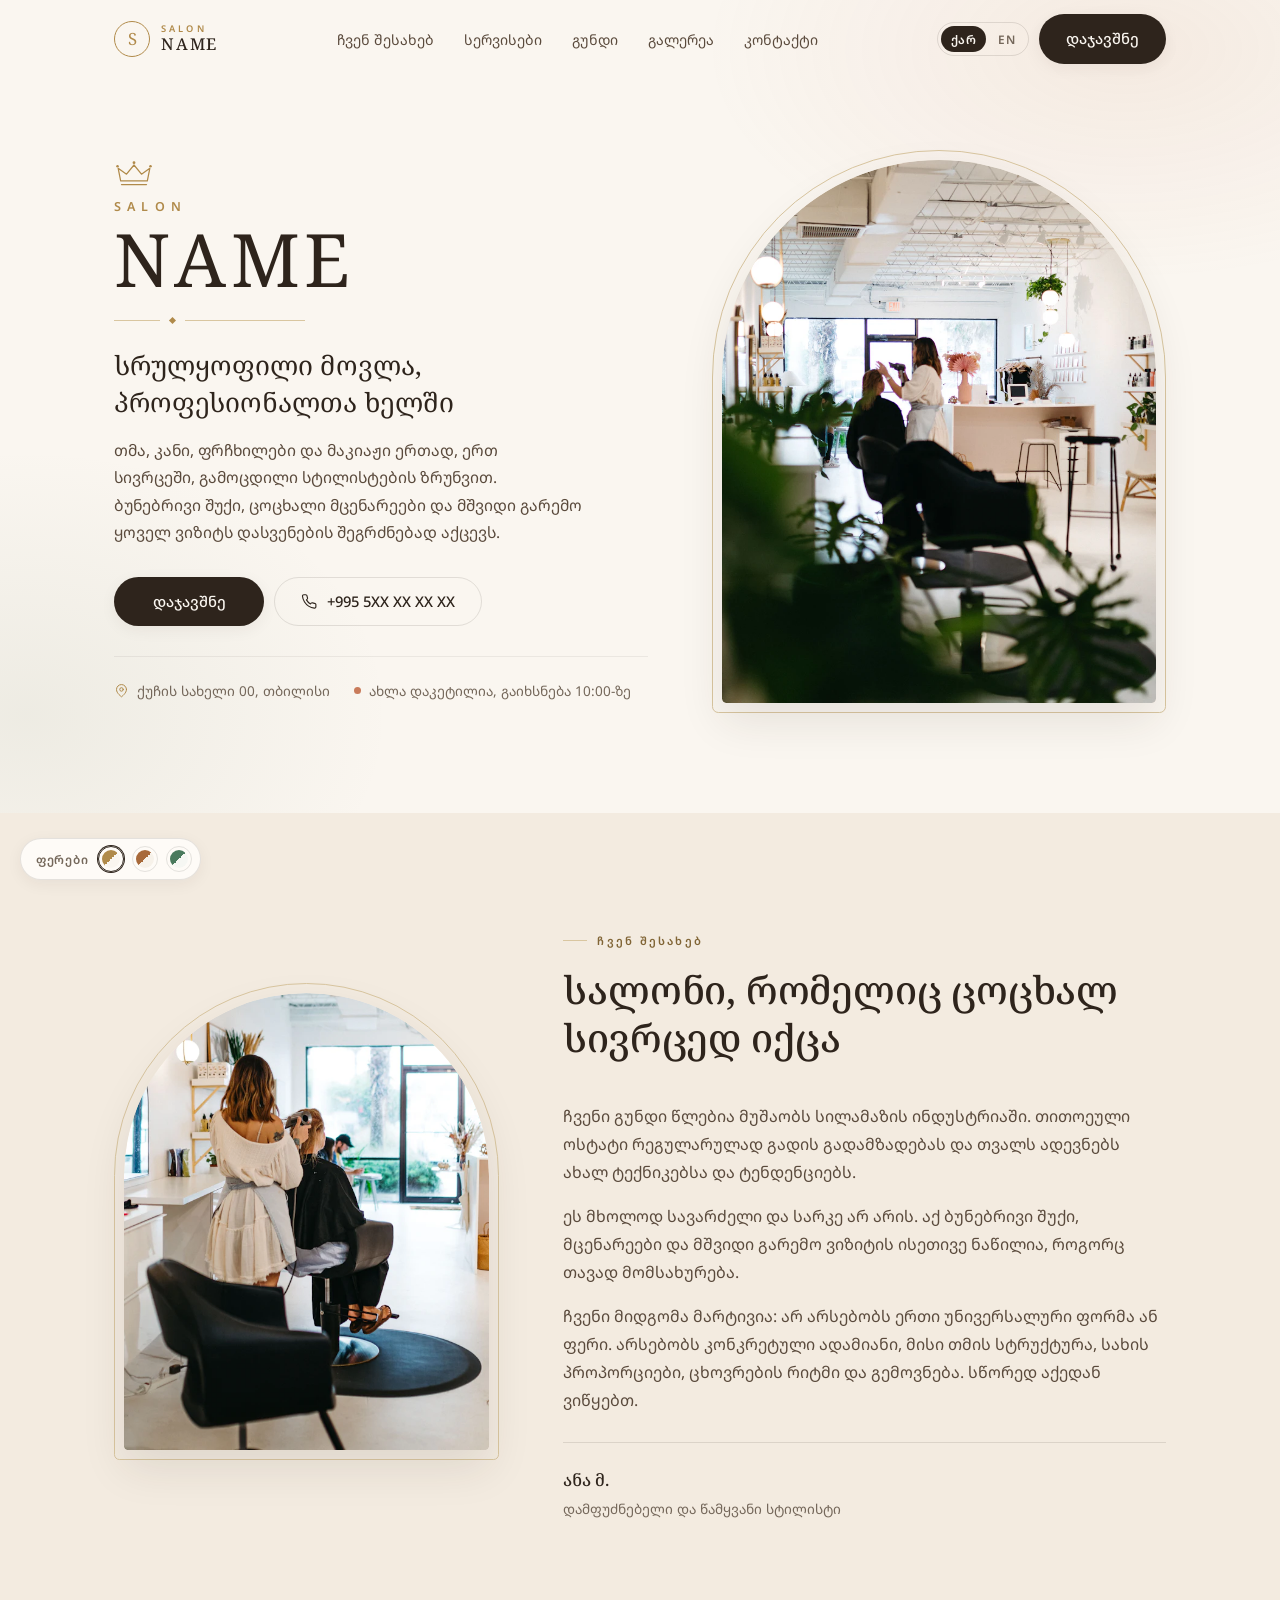
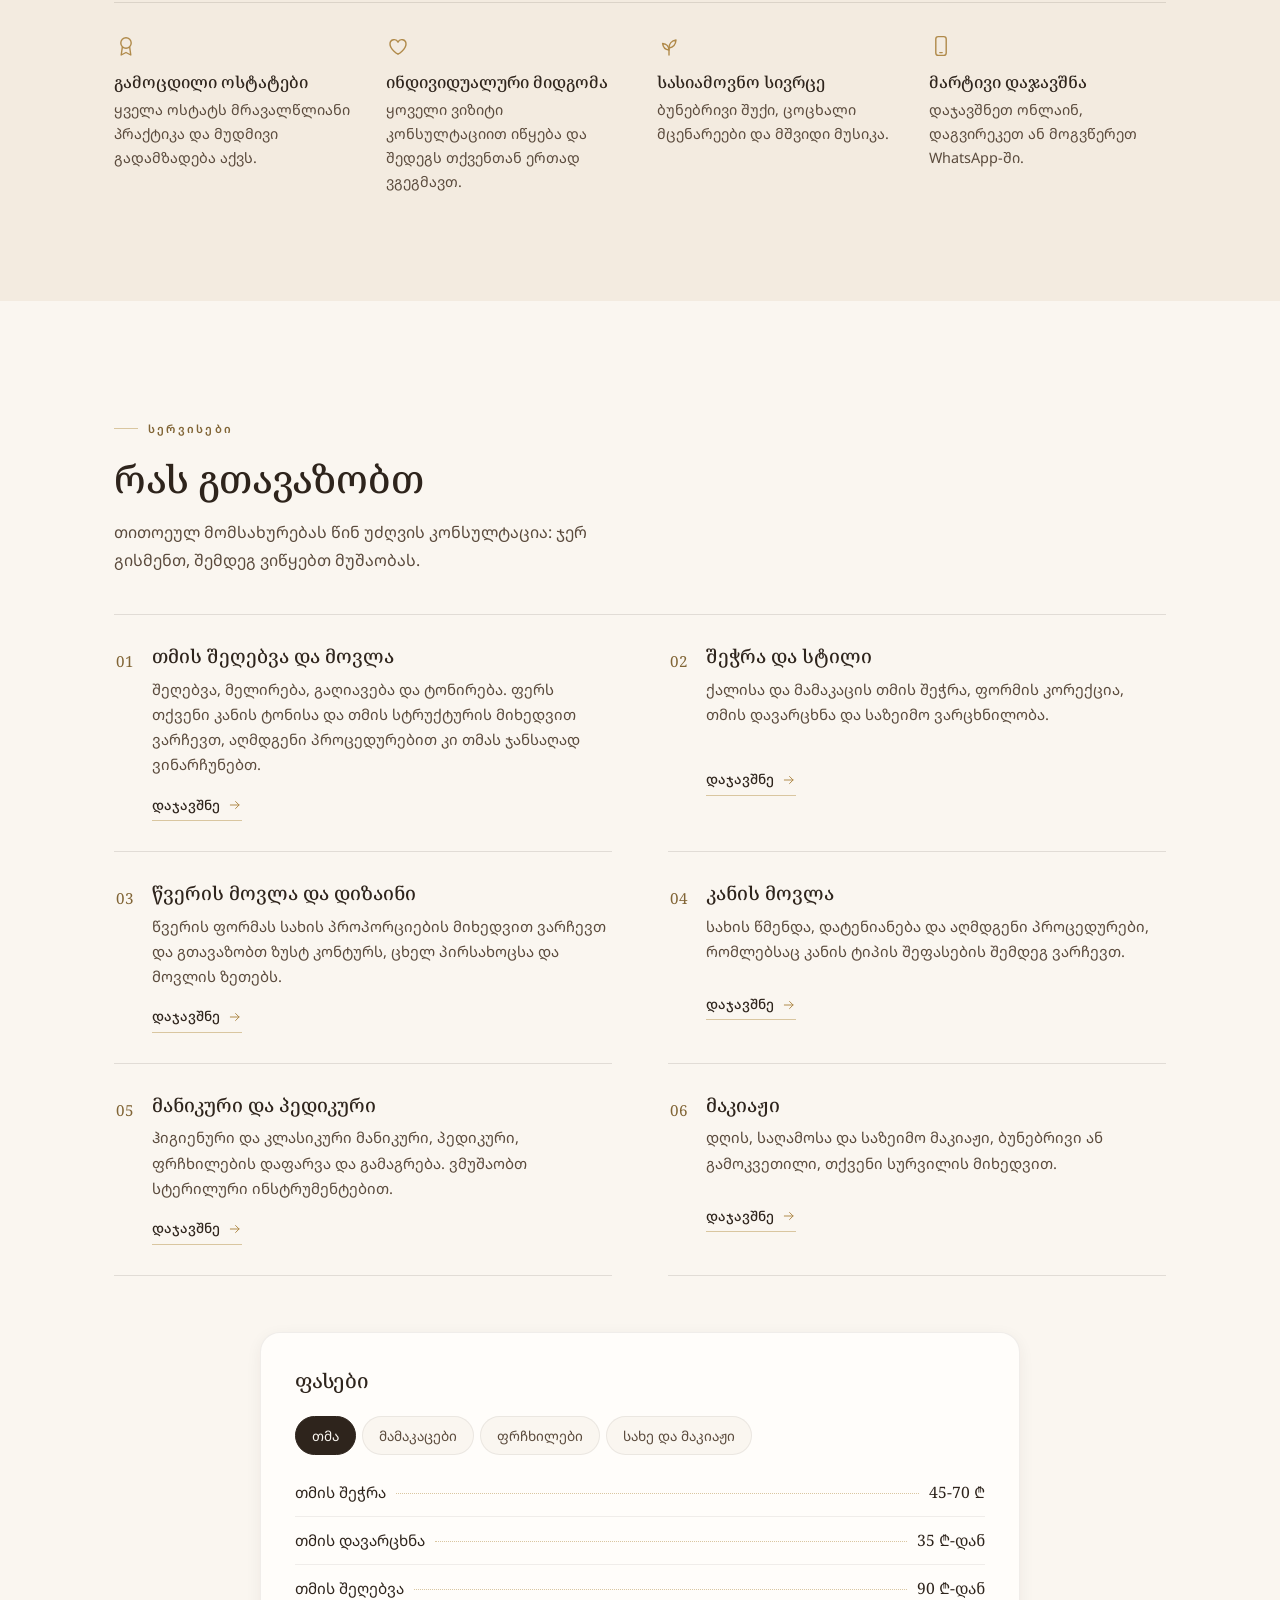
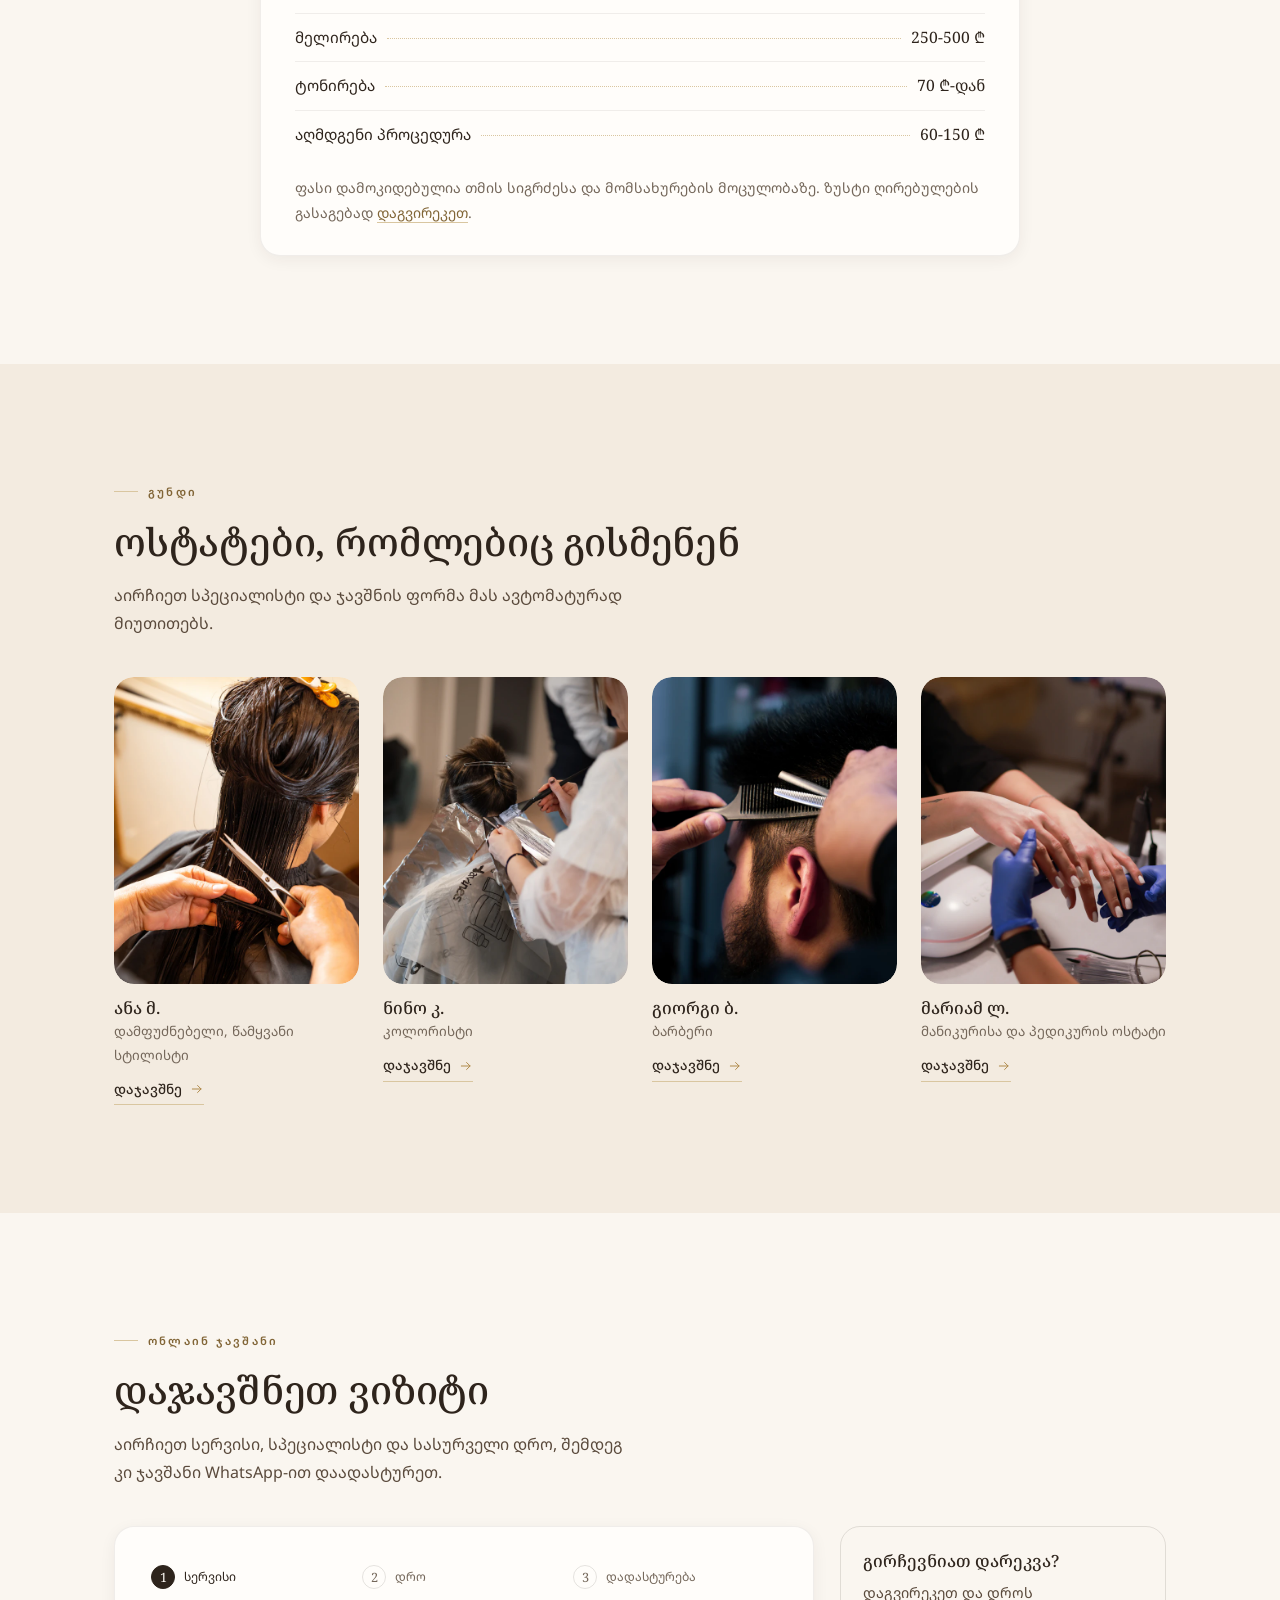
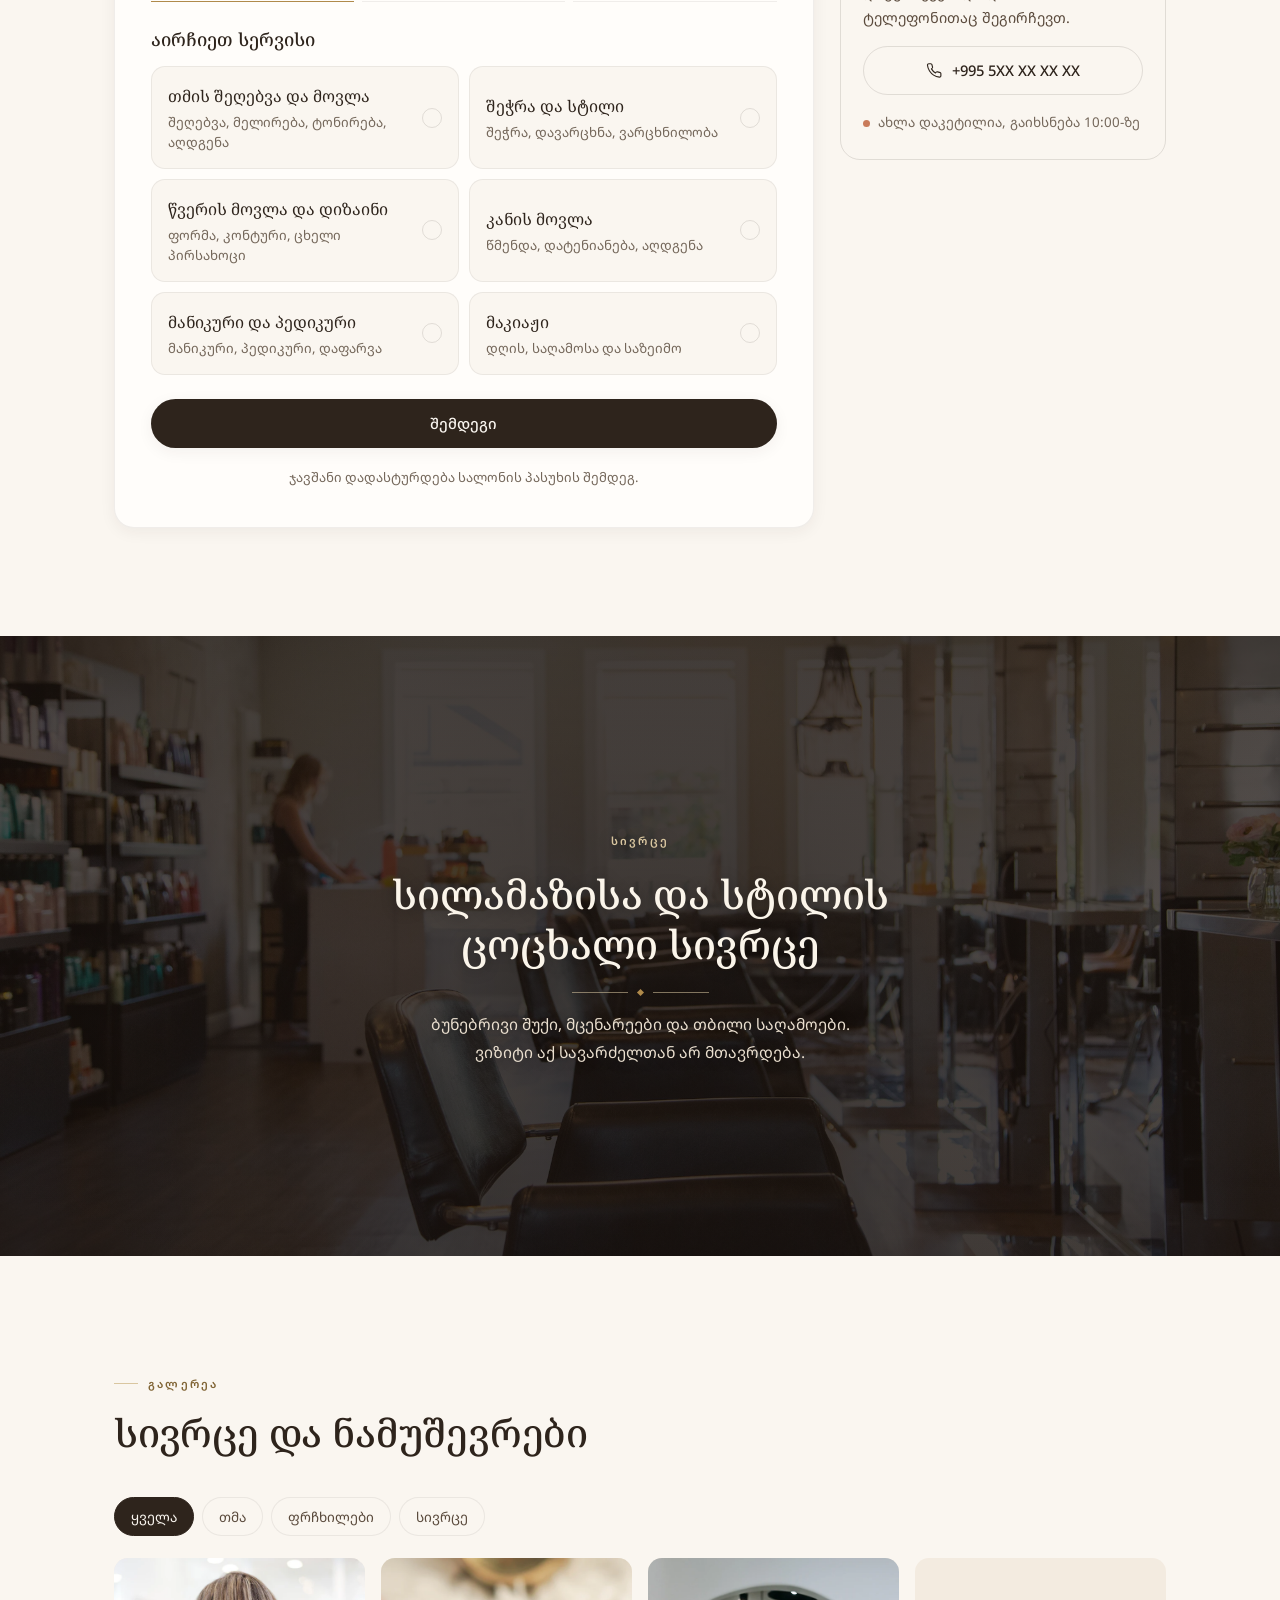
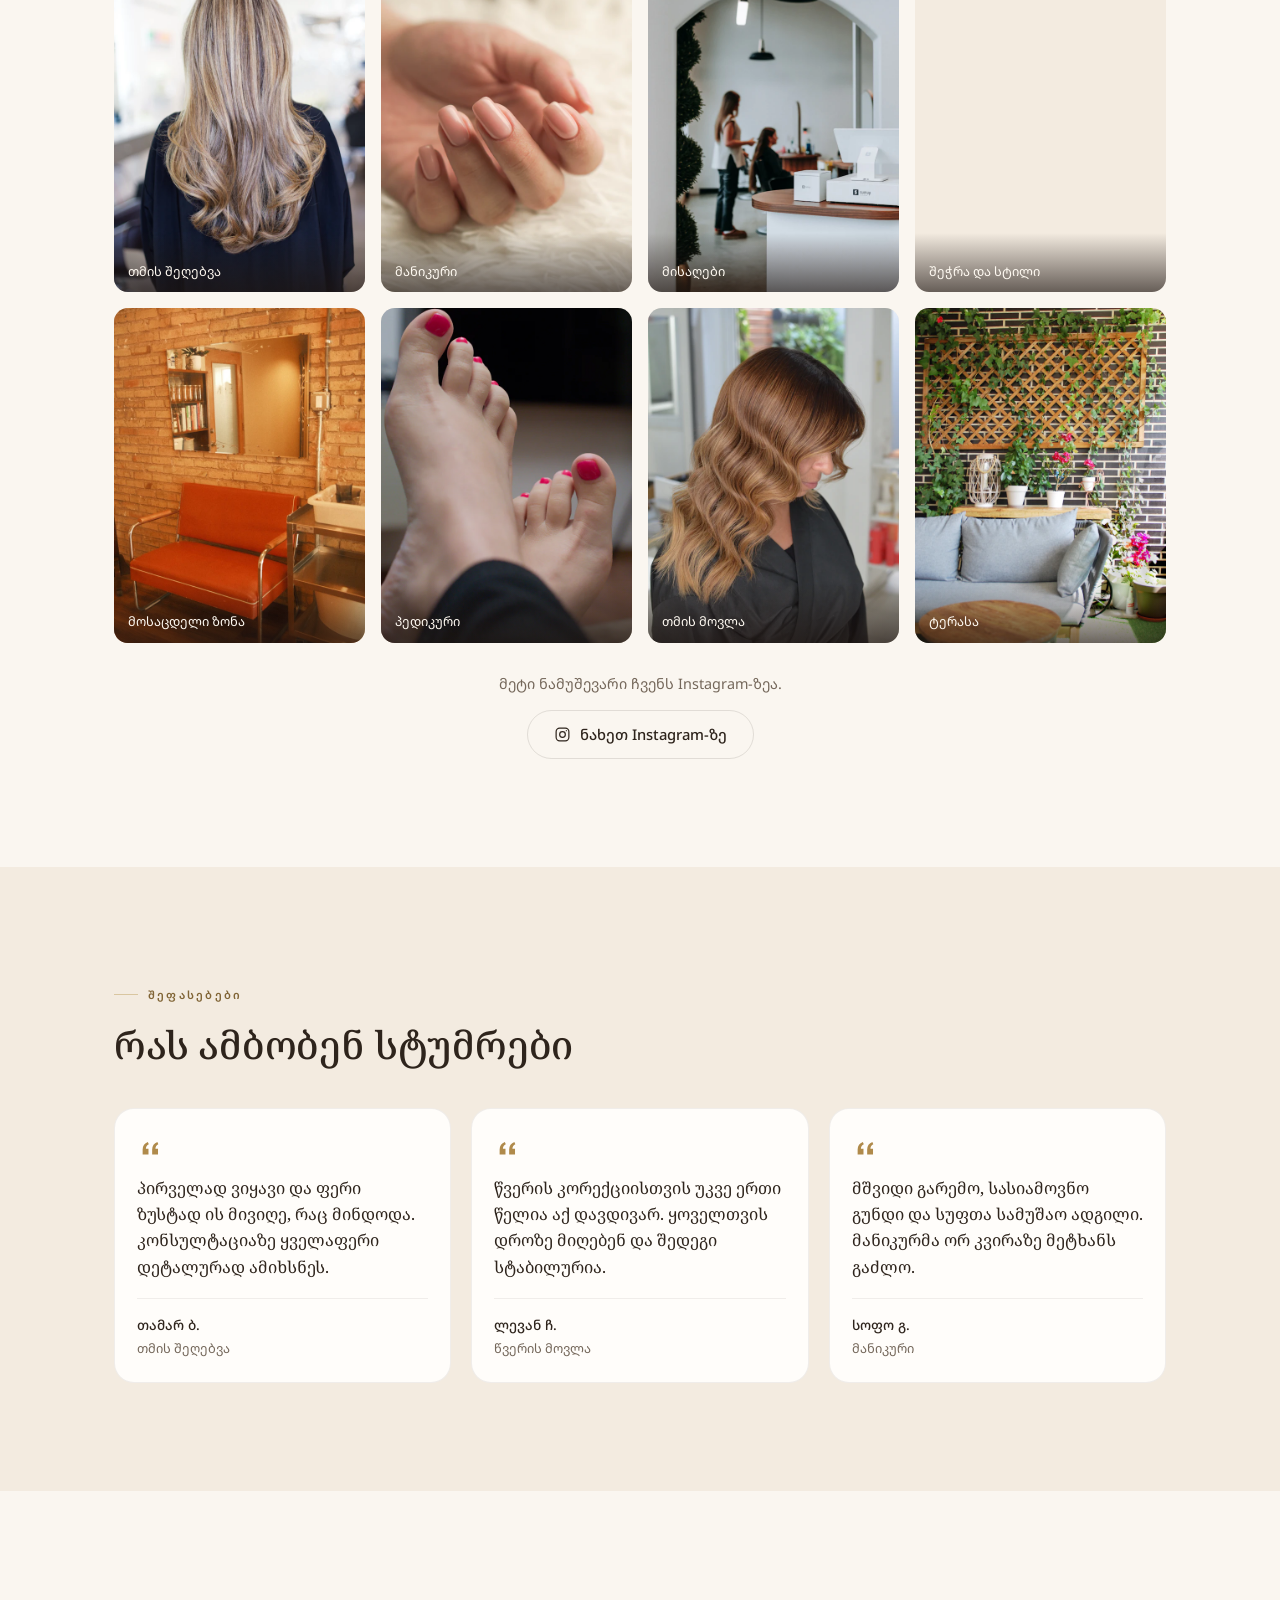
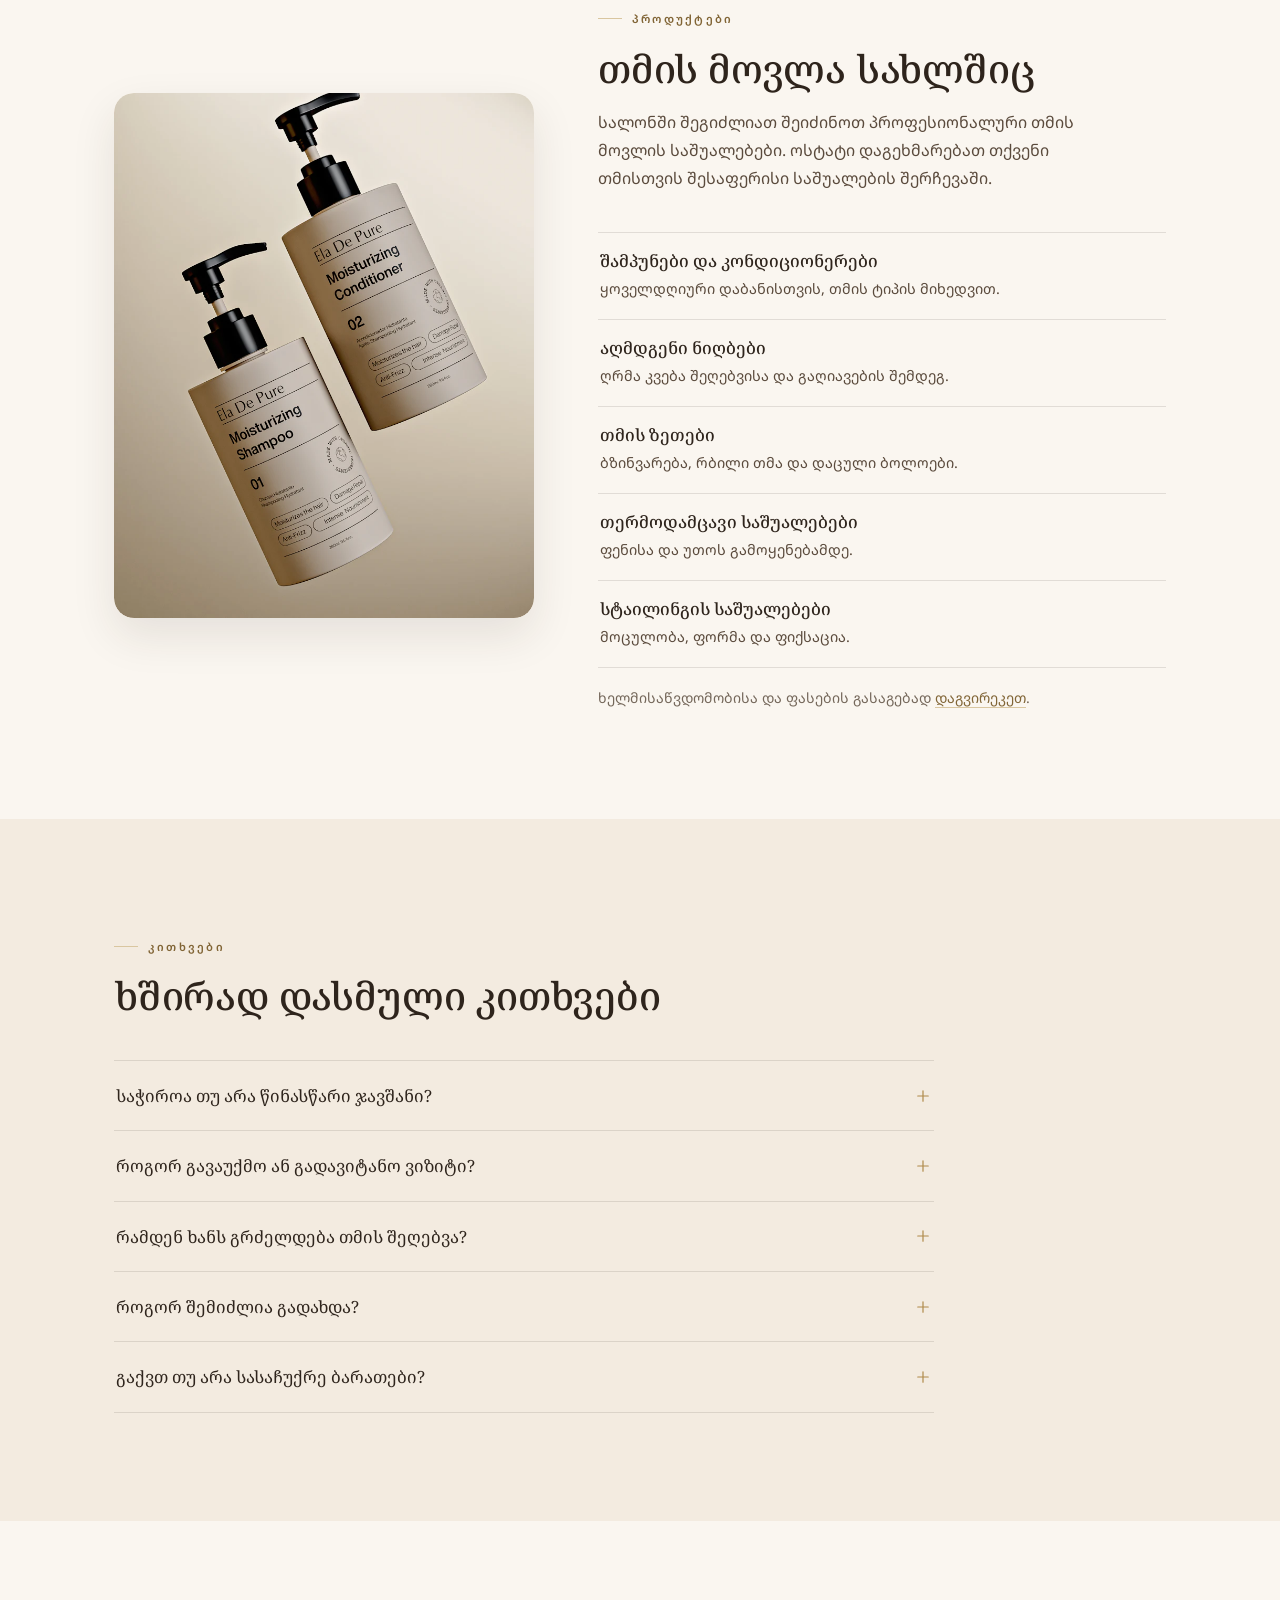
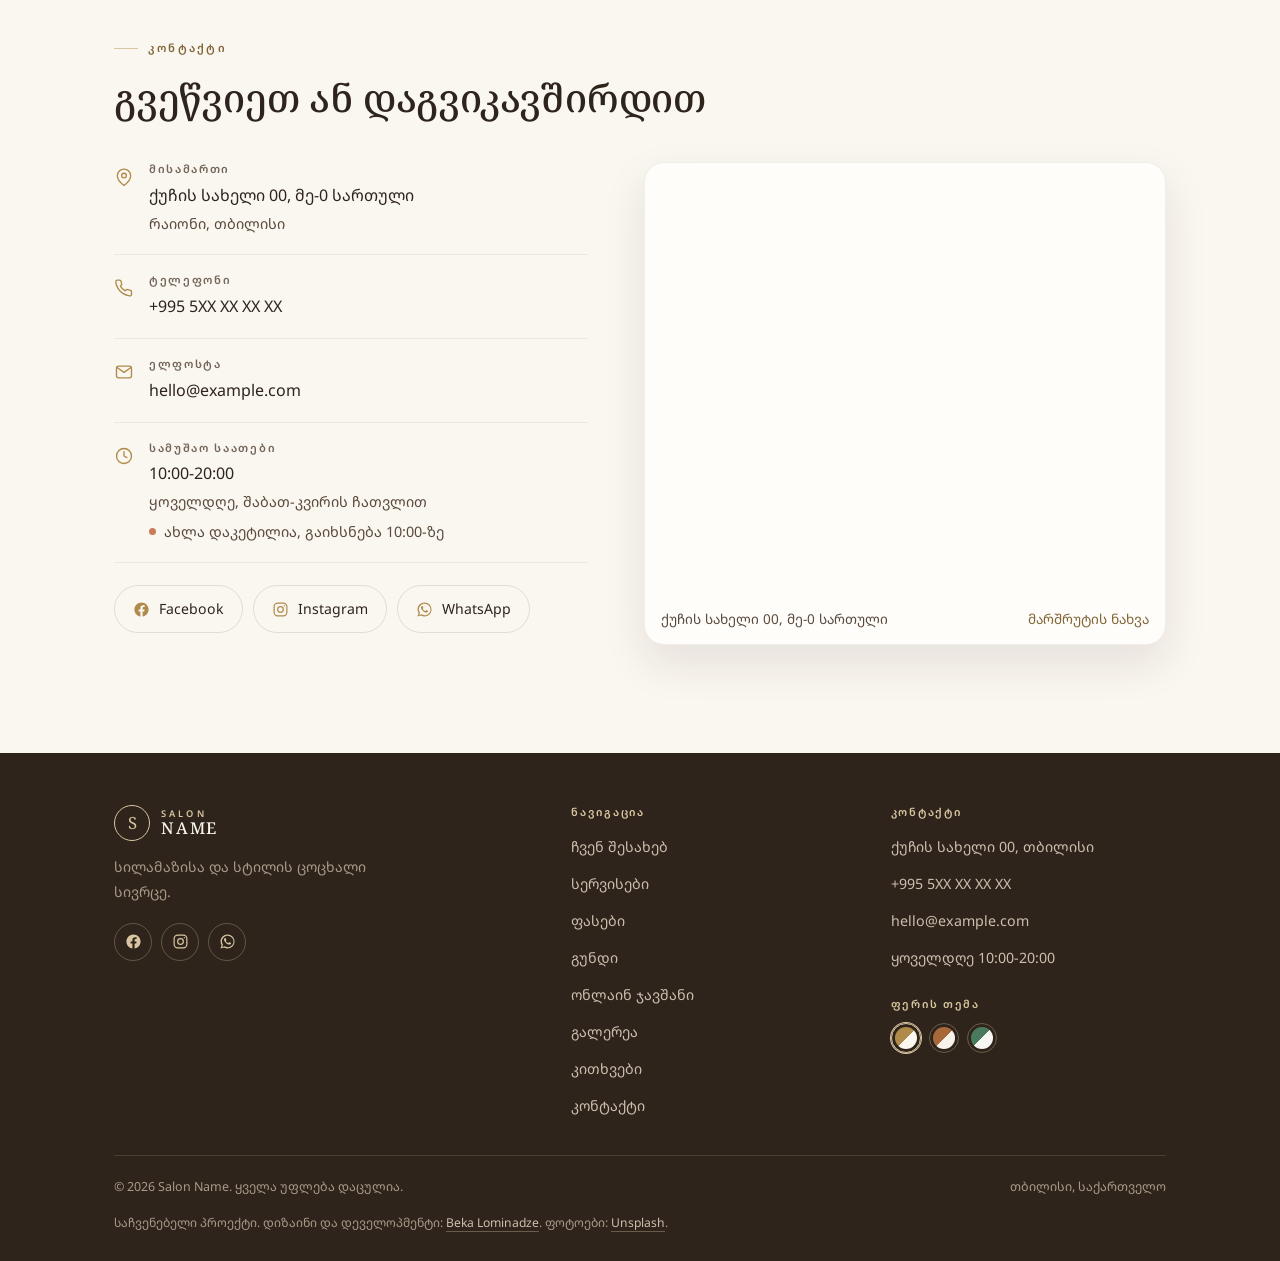
==== index.html @ d3fcf4de "Salon website demo" ====
<!DOCTYPE html>
<html lang="ka" data-theme="a">
<head>
<meta charset="UTF-8">
<meta name="viewport" content="width=device-width, initial-scale=1, viewport-fit=cover">
<title>Salon Name | სილამაზის სალონი</title>
<meta name="description" content="სილამაზის სალონის საიტის შაბლონი: ონლაინ ჯავშანი, ფასები, გუნდი, გალერეა და კონტაქტი.">
<meta name="theme-color" content="#faf6f0">
<link rel="canonical" href="https://protagonistst.github.io/salon-website-demo/">
<meta property="og:type" content="website">
<meta property="og:url" content="https://protagonistst.github.io/salon-website-demo/">
<meta property="og:title" content="Salon Name | Beauty salon website demo">
<meta property="og:description" content="Beauty salon website template: online booking, prices, team, gallery and contact.">
<meta property="og:image" content="https://protagonistst.github.io/salon-website-demo/assets/og-image.jpg">
<meta property="og:image:width" content="1200">
<meta property="og:image:height" content="630">
<meta name="twitter:card" content="summary_large_image">
<link rel="icon" href="assets/favicon.svg" type="image/svg+xml">
<link rel="preload" as="image" href="assets/img/hero-800.webp" imagesrcset="assets/img/hero-800.webp 800w, assets/img/hero-1200.webp 1200w" imagesizes="(min-width: 900px) 460px, 90vw">
<link rel="preconnect" href="https://fonts.googleapis.com">
<link rel="preconnect" href="https://fonts.gstatic.com" crossorigin>
<link href="https://fonts.googleapis.com/css2?family=Noto+Serif+Georgian:wght@400;500;600&family=Noto+Sans+Georgian:wght@300;400;500;600&display=swap" rel="stylesheet">
<link rel="stylesheet" href="assets/css/style.css">
<script type="application/ld+json">
{
 "@context": "https://schema.org",
 "@type": "BeautySalon",
 "name": "Salon Name",
 "url": "https://protagonistst.github.io/salon-website-demo/",
 "image": "https://protagonistst.github.io/salon-website-demo/assets/og-image.jpg",
 "telephone": "+995000000000",
 "email": "hello@example.com",
 "address": {
  "@type": "PostalAddress",
  "addressLocality": "Tbilisi",
  "addressCountry": "GE"
 },
 "openingHoursSpecification": [
  {
   "@type": "OpeningHoursSpecification",
   "dayOfWeek": [
    "Monday",
    "Tuesday",
    "Wednesday",
    "Thursday",
    "Friday",
    "Saturday",
    "Sunday"
   ],
   "opens": "10:00",
   "closes": "20:00"
  }
 ]
}
</script>
<script>
  /* apply the saved colour theme before first paint */
  (function () {
    var r = document.documentElement, t = new URLSearchParams(location.search).get('theme');
    try { t = t || localStorage.getItem('tpl-theme'); } catch (e) {}
    if (t === 'a' || t === 'b' || t === 'c') { r.setAttribute('data-theme', t); }
    r.className += ' js';
  })();
</script>
</head>
<body>

<svg class="sprite" aria-hidden="true" focusable="false" xmlns="http://www.w3.org/2000/svg"><symbol id="i-crown" viewBox="0 0 48 32"><g fill="none" stroke="currentColor" stroke-linecap="round" stroke-linejoin="round" stroke-width="1.5"><path d="M8 25 5 10l10 7 9-11 9 11 10-7-3 15z"/><path d="M9 29.5h30"/></g><g fill="currentColor"><circle cx="24" cy="3.2" r="1.7"/><circle cx="4.2" cy="7.6" r="1.5"/><circle cx="43.8" cy="7.6" r="1.5"/></g></symbol><symbol id="i-phone" viewBox="0 0 24 24"><path fill="none" stroke="currentColor" stroke-linecap="round" stroke-linejoin="round" stroke-width="1.6" d="M21 16.9v2.6a1.9 1.9 0 0 1-2.1 1.9 18.9 18.9 0 0 1-8.2-2.9 18.5 18.5 0 0 1-5.7-5.7A18.9 18.9 0 0 1 2.1 4.6 1.9 1.9 0 0 1 4 2.5h2.6a1.9 1.9 0 0 1 1.9 1.6c.12.9.34 1.8.66 2.65a1.9 1.9 0 0 1-.43 2L7.7 9.7a15 15 0 0 0 5.7 5.7l.95-1.03a1.9 1.9 0 0 1 2-.43c.85.32 1.74.54 2.65.66A1.9 1.9 0 0 1 21 16.9z"/></symbol><symbol id="i-pin" viewBox="0 0 24 24"><g fill="none" stroke="currentColor" stroke-linecap="round" stroke-linejoin="round" stroke-width="1.6"><path d="M20 10.5c0 6-8 11.5-8 11.5s-8-5.5-8-11.5a8 8 0 1 1 16 0z"/><circle cx="12" cy="10.3" r="2.8"/></g></symbol><symbol id="i-clock" viewBox="0 0 24 24"><g fill="none" stroke="currentColor" stroke-linecap="round" stroke-linejoin="round" stroke-width="1.6"><circle cx="12" cy="12" r="9"/><path d="M12 6.8V12l3.4 2"/></g></symbol><symbol id="i-mail" viewBox="0 0 24 24"><g fill="none" stroke="currentColor" stroke-linecap="round" stroke-linejoin="round" stroke-width="1.6"><rect x="3" y="5" width="18" height="14" rx="2.4"/><path d="m3.6 6.6 8.4 5.8 8.4-5.8"/></g></symbol><symbol id="i-ig" viewBox="0 0 24 24"><g fill="none" stroke="currentColor" stroke-linecap="round" stroke-linejoin="round" stroke-width="1.7"><rect x="3" y="3" width="18" height="18" rx="5"/><circle cx="12" cy="12" r="4"/><path d="M17.4 6.6h.01"/></g></symbol><symbol id="i-fb" viewBox="0 0 24 24"><path fill="currentColor" d="M22 12.06C22 6.5 17.52 2 12 2S2 6.5 2 12.06c0 5.02 3.66 9.18 8.44 9.94v-7.03H7.9v-2.9h2.54V9.85c0-2.52 1.49-3.91 3.77-3.91 1.09 0 2.24.2 2.24.2v2.46h-1.26c-1.24 0-1.63.78-1.63 1.57v1.89h2.78l-.44 2.9h-2.34V22c4.78-.76 8.44-4.92 8.44-9.94z"/></symbol><symbol id="i-wa" viewBox="0 0 24 24"><path fill="currentColor" d="M12.04 2C6.6 2 2.2 6.4 2.2 11.84c0 1.94.53 3.76 1.45 5.32L2 22l4.98-1.6a9.78 9.78 0 0 0 5.06 1.4h.01c5.43 0 9.84-4.4 9.84-9.84C21.89 6.4 17.48 2 12.04 2zm0 17.96h-.01a8.2 8.2 0 0 1-4.17-1.14l-.3-.18-2.95.95.96-2.88-.2-.3a8.14 8.14 0 0 1-1.25-4.36c0-4.5 3.67-8.16 8.18-8.16a8.16 8.16 0 0 1 8.16 8.17c0 4.5-3.67 8.16-8.17 8.16zm4.5-6.11c-.25-.13-1.46-.72-1.68-.8-.23-.09-.39-.13-.56.12s-.64.8-.78.97c-.15.16-.29.18-.53.06a6.7 6.7 0 0 1-1.97-1.21 7.4 7.4 0 0 1-1.37-1.7c-.14-.25-.02-.38.11-.5.11-.11.25-.29.37-.44.12-.15.16-.25.25-.42.08-.16.04-.31-.02-.44-.06-.12-.56-1.34-.76-1.84-.2-.48-.4-.41-.56-.42h-.47c-.16 0-.43.06-.65.31-.22.25-.85.83-.85 2.03s.87 2.35.99 2.51c.12.16 1.71 2.62 4.15 3.67.58.25 1.03.4 1.39.51.58.19 1.11.16 1.53.1.47-.07 1.46-.6 1.66-1.17.21-.58.21-1.07.15-1.17-.06-.11-.22-.17-.47-.29z"/></symbol><symbol id="i-arrow" viewBox="0 0 24 24"><path fill="none" stroke="currentColor" stroke-linecap="round" stroke-linejoin="round" stroke-width="1.7" d="M4 12h15m-6-6 6 6-6 6"/></symbol><symbol id="i-check" viewBox="0 0 24 24"><path fill="none" stroke="currentColor" stroke-linecap="round" stroke-linejoin="round" stroke-width="1.7" d="m5 12.5 4.5 4.5L19 7.5"/></symbol><symbol id="i-award" viewBox="0 0 24 24"><g fill="none" stroke="currentColor" stroke-linecap="round" stroke-linejoin="round" stroke-width="1.4"><circle cx="12" cy="9" r="5.2"/><path d="M8.3 13.4 7.2 21l4.8-2.5 4.8 2.5-1.1-7.6"/></g></symbol><symbol id="i-heart" viewBox="0 0 24 24"><path fill="none" stroke="currentColor" stroke-linecap="round" stroke-linejoin="round" stroke-width="1.4" d="M12 20.2S4 15.5 4 9.9a4.2 4.2 0 0 1 8-1.8 4.2 4.2 0 0 1 8 1.8c0 5.6-8 10.3-8 10.3z"/></symbol><symbol id="i-leaf" viewBox="0 0 24 24"><g fill="none" stroke="currentColor" stroke-linecap="round" stroke-linejoin="round" stroke-width="1.4"><path d="M12 21v-7"/><path d="M12 14c0-4 2.6-7.4 7-8-.3 4.6-3 7.4-7 8z"/><path d="M12 16c-3.6-.4-6-2.9-6.4-6.6 3.9.5 6.1 3 6.4 6.6z"/></g></symbol><symbol id="i-mobile" viewBox="0 0 24 24"><g fill="none" stroke="currentColor" stroke-linecap="round" stroke-linejoin="round" stroke-width="1.4"><rect x="6.8" y="2.6" width="10.4" height="18.8" rx="2.4"/><path d="M10.8 18.6h2.4"/></g></symbol><symbol id="i-image" viewBox="0 0 24 24"><g fill="none" stroke="currentColor" stroke-linecap="round" stroke-linejoin="round" stroke-width="1.6" stroke-width="1.3"><rect x="3" y="4.5" width="18" height="15" rx="2.5"/><circle cx="8.5" cy="9.5" r="1.6"/><path d="m3.5 17.5 5-4.6 4 3.4 3-2.4 5 4.2"/></g></symbol><symbol id="i-plus" viewBox="0 0 24 24"><path fill="none" stroke="currentColor" stroke-linecap="round" stroke-linejoin="round" stroke-width="1.6" d="M12 5v14M5 12h14"/></symbol><symbol id="i-close" viewBox="0 0 24 24"><path fill="none" stroke="currentColor" stroke-linecap="round" stroke-linejoin="round" stroke-width="1.6" d="M6 6l12 12M18 6 6 18"/></symbol><symbol id="i-left" viewBox="0 0 24 24"><path fill="none" stroke="currentColor" stroke-linecap="round" stroke-linejoin="round" stroke-width="1.6" d="m15 5-7 7 7 7"/></symbol><symbol id="i-right" viewBox="0 0 24 24"><path fill="none" stroke="currentColor" stroke-linecap="round" stroke-linejoin="round" stroke-width="1.6" d="m9 5 7 7-7 7"/></symbol><symbol id="i-quote" viewBox="0 0 24 24"><path fill="currentColor" d="M10 6.5C7 7.6 5.2 10 5.2 13.4V18h5.4v-5.4H8.2c.1-1.9 1-3.2 2.7-4zm8.8 0c-3 1.1-4.8 3.5-4.8 6.9V18h5.4v-5.4H17c.1-1.9 1-3.2 2.7-4z"/></symbol></svg>

<a class="skip" href="#main" data-i18n="skip">მთავარ შინაარსზე გადასვლა</a>

<header class="site-header" id="siteHeader">
  <div class="wrap">
    <nav class="nav" aria-label="მთავარი ნავიგაცია" data-i18n-attr="aria-label=nav.label">
      <a class="wordmark" href="#hero" aria-label="Salon Name, გვერდის თავში დაბრუნება" data-i18n-attr="aria-label=nav.home">
        <span class="monogram" aria-hidden="true">S</span>
        <span class="wordmark-text"><small>SALON</small><b>NAME</b></span>
      </a>

      <ul class="nav-links" id="navLinks">
        <li><a href="#about" data-i18n="nav.about">ჩვენ შესახებ</a></li>
        <li><a href="#services" data-i18n="nav.services">სერვისები</a></li>
        <li><a href="#team" data-i18n="nav.team">გუნდი</a></li>
        <li><a href="#gallery" data-i18n="nav.gallery">გალერეა</a></li>
        <li><a href="#contact" data-i18n="nav.contact">კონტაქტი</a></li>
      </ul>

      <div class="nav-tools">
        <div class="lang" role="group" aria-label="ენის არჩევა" data-i18n-attr="aria-label=lang.label"><button type="button" data-lang="ka" aria-pressed="true" lang="ka">ქარ</button><button type="button" data-lang="en" aria-pressed="false" lang="en">EN</button></div>
        <a class="btn btn-primary nav-cta" href="#booking" data-i18n="cta.book">დაჯავშნე</a>
        <button class="burger" id="burger" aria-label="მენიუს გახსნა" aria-expanded="false" aria-controls="mobileMenu" data-i18n-attr="aria-label=menu.open">
          <span class="burger-bar"></span>
          <span class="burger-bar"></span>
          <span class="burger-bar"></span>
        </button>
      </div>
    </nav>
  </div>
</header>

<div class="mobile-menu" id="mobileMenu">
  <div class="wrap">
    <div class="inner">
      <ul>
        <li><a class="m-link" href="#about" data-i18n="nav.about">ჩვენ შესახებ</a></li>
        <li><a class="m-link" href="#services" data-i18n="nav.services">სერვისები</a></li>
        <li><a class="m-link" href="#team" data-i18n="nav.team">გუნდი</a></li>
        <li><a class="m-link" href="#gallery" data-i18n="nav.gallery">გალერეა</a></li>
        <li><a class="m-link" href="#faq" data-i18n="nav.faq">კითხვები</a></li>
        <li><a class="m-link" href="#contact" data-i18n="nav.contact">კონტაქტი</a></li>
      </ul>
      <a class="btn btn-primary" href="#booking" data-i18n="cta.bookOnline">დაჯავშნე ონლაინ</a>
      <div class="m-tools">
        <div class="lang" role="group" aria-label="ენის არჩევა" data-i18n-attr="aria-label=lang.label"><button type="button" data-lang="ka" aria-pressed="true" lang="ka">ქარ</button><button type="button" data-lang="en" aria-pressed="false" lang="en">EN</button></div>
        <div class="themes"><button type="button" class="theme-dot" data-theme-set="a" aria-pressed="true" aria-label="ფერის თემა: კრემი და ოქრო" title="ფერის თემა: კრემი და ოქრო" data-i18n-attr="aria-label=theme.a,title=theme.a"><span style="--sw-a:#b08a4a;--sw-b:#faf6f0"></span></button><button type="button" class="theme-dot" data-theme-set="b" aria-pressed="false" aria-label="ფერის თემა: კონიაკი და მუხა" title="ფერის თემა: კონიაკი და მუხა" data-i18n-attr="aria-label=theme.b,title=theme.b"><span style="--sw-a:#a8693a;--sw-b:#f7f2ea"></span></button><button type="button" class="theme-dot" data-theme-set="c" aria-pressed="false" aria-label="ფერის თემა: გვიმრა და მარმარილო" title="ფერის თემა: გვიმრა და მარმარილო" data-i18n-attr="aria-label=theme.c,title=theme.c"><span style="--sw-a:#4a7a5d;--sw-b:#f6f7f3"></span></button></div>
      </div>
    </div>
  </div>
</div>

<main id="main">

<section id="hero" class="hero">
  <div class="wrap">
    <div class="hero-inner">
      <div>
        <svg class="crown reveal" viewBox="0 0 48 32" aria-hidden="true"><use href="#i-crown"/></svg>
        <h1 class="hero-logo reveal">
          <span class="salon">SALON</span>
          <span class="sajaia">NAME</span>
        </h1>
        <div class="rule reveal d1" aria-hidden="true"><span></span></div>
        <p class="hero-tagline reveal d1" data-i18n="hero.tag">სრულყოფილი მოვლა, პროფესიონალთა ხელში</p>
        <p class="hero-sub reveal d2" data-i18n="hero.sub">თმა, კანი, ფრჩხილები და მაკიაჟი ერთად, ერთ სივრცეში, გამოცდილი სტილისტების ზრუნვით. ბუნებრივი შუქი, ცოცხალი მცენარეები და მშვიდი გარემო ყოველ ვიზიტს დასვენების შეგრძნებად აქცევს.</p>
        <div class="hero-actions reveal d2">
          <a class="btn btn-primary" href="#booking" data-i18n="cta.book">დაჯავშნე</a>
          <a class="btn btn-outline" href="tel:+995000000000">
            <svg viewBox="0 0 24 24" aria-hidden="true"><use href="#i-phone"/></svg>
            +995 5XX XX XX XX
          </a>
        </div>
        <div class="hero-meta reveal d3">
          <span>
            <svg viewBox="0 0 24 24" aria-hidden="true"><use href="#i-pin"/></svg>
            <span data-i18n="addr.short">ქუჩის სახელი 00, თბილისი</span>
          </span>
          <span class="status" data-status>
            <i aria-hidden="true"></i><span data-status-text data-i18n="hours.daily">ყოველდღე 10:00-20:00</span>
          </span>
        </div>
      </div>

      <figure class="hero-figure frame reveal d2">
        <div class="slot"><img src="assets/img/hero-800.webp" width="1200" height="1500" alt="ნათელი სალონის ინტერიერი მცენარეებით" srcset="assets/img/hero-800.webp 800w, assets/img/hero-1200.webp 1200w" sizes="(min-width: 900px) 460px, 90vw" fetchpriority="high" data-i18n-attr="alt=alt.hero"></div>
      </figure>
    </div>
  </div>
</section>

<section id="about" class="sec sec-cream">
  <div class="wrap">
    <div class="about-grid">
      <figure class="portrait frame reveal">
        <div class="slot"><img src="assets/img/about-600.webp" width="900" height="1125" alt="სტილისტი მუშაობს ნათელ სალონში" srcset="assets/img/about-600.webp 600w, assets/img/about-900.webp 900w" sizes="(min-width: 900px) 380px, 90vw" loading="lazy" decoding="async" data-i18n-attr="alt=alt.about"></div>
      </figure>

      <div class="about-body">
        <div class="section-head reveal d1">
          <span class="eyebrow" data-i18n="about.eyebrow">ჩვენ შესახებ</span>
          <h2 class="h2" data-i18n="about.title">სალონი, რომელიც ცოცხალ სივრცედ იქცა</h2>
        </div>
        <p class="reveal d2" data-i18n="about.p1">ჩვენი გუნდი წლებია მუშაობს სილამაზის ინდუსტრიაში. თითოეული ოსტატი რეგულარულად გადის გადამზადებას და თვალს ადევნებს ახალ ტექნიკებსა და ტენდენციებს.</p>
        <p class="reveal d2" data-i18n="about.p2">ეს მხოლოდ სავარძელი და სარკე არ არის. აქ ბუნებრივი შუქი, მცენარეები და მშვიდი გარემო ვიზიტის ისეთივე ნაწილია, როგორც თავად მომსახურება.</p>
        <p class="reveal d3" data-i18n="about.p3">ჩვენი მიდგომა მარტივია: არ არსებობს ერთი უნივერსალური ფორმა ან ფერი. არსებობს კონკრეტული ადამიანი, მისი თმის სტრუქტურა, სახის პროპორციები, ცხოვრების რიტმი და გემოვნება. სწორედ აქედან ვიწყებთ.</p>
        <div class="byline reveal d3">
          <b data-i18n="team.m1.name">ანა მ.</b>
          <small data-i18n="about.role">დამფუძნებელი და წამყვანი სტილისტი</small>
        </div>
      </div>
    </div>

    <div class="points">
      <div class="point reveal">
        <span class="point-icon" aria-hidden="true"><svg viewBox="0 0 24 24"><use href="#i-award"/></svg></span>
        <div>
          <h3 data-i18n="pt1.t">გამოცდილი ოსტატები</h3>
          <p data-i18n="pt1.p">ყველა ოსტატს მრავალწლიანი პრაქტიკა და მუდმივი გადამზადება აქვს.</p>
        </div>
      </div>
      <div class="point reveal d1">
        <span class="point-icon" aria-hidden="true"><svg viewBox="0 0 24 24"><use href="#i-heart"/></svg></span>
        <div>
          <h3 data-i18n="pt2.t">ინდივიდუალური მიდგომა</h3>
          <p data-i18n="pt2.p">ყოველი ვიზიტი კონსულტაციით იწყება და შედეგს თქვენთან ერთად ვგეგმავთ.</p>
        </div>
      </div>
      <div class="point reveal d2">
        <span class="point-icon" aria-hidden="true"><svg viewBox="0 0 24 24"><use href="#i-leaf"/></svg></span>
        <div>
          <h3 data-i18n="pt3.t">სასიამოვნო სივრცე</h3>
          <p data-i18n="pt3.p">ბუნებრივი შუქი, ცოცხალი მცენარეები და მშვიდი მუსიკა.</p>
        </div>
      </div>
      <div class="point reveal d3">
        <span class="point-icon" aria-hidden="true"><svg viewBox="0 0 24 24"><use href="#i-mobile"/></svg></span>
        <div>
          <h3 data-i18n="pt4.t">მარტივი დაჯავშნა</h3>
          <p data-i18n="pt4.p">დაჯავშნეთ ონლაინ, დაგვირეკეთ ან მოგვწერეთ WhatsApp-ში.</p>
        </div>
      </div>
    </div>
  </div>
</section>

<section id="services" class="sec">
  <div class="wrap">
    <div class="section-head reveal">
      <span class="eyebrow" data-i18n="svc.eyebrow">სერვისები</span>
      <h2 class="h2" data-i18n="svc.title">რას გთავაზობთ</h2>
      <p class="lead" data-i18n="svc.lead">თითოეულ მომსახურებას წინ უძღვის კონსულტაცია: ჯერ გისმენთ, შემდეგ ვიწყებთ მუშაობას.</p>
    </div>

    <ol class="svc-list">
      <li class="svc reveal">
        <span class="svc-num" aria-hidden="true">01</span>
        <div class="svc-body">
          <h3 data-i18n="svc.s1.name">თმის შეღებვა და მოვლა</h3>
          <p data-i18n="svc.s1.desc">შეღებვა, მელირება, გაღიავება და ტონირება. ფერს თქვენი კანის ტონისა და თმის სტრუქტურის მიხედვით ვარჩევთ, აღმდგენი პროცედურებით კი თმას ჯანსაღად ვინარჩუნებთ.</p>
        </div>
        <a class="svc-link" href="#booking" data-book="s1" aria-label="დაჯავშნე: თმის შეღებვა და მოვლა" data-i18n-attr="aria-label=svc.s1.aria">
          <span data-i18n="svc.book">დაჯავშნე</span> <svg viewBox="0 0 24 24" aria-hidden="true"><use href="#i-arrow"/></svg>
        </a>
      </li>
      <li class="svc reveal d1">
        <span class="svc-num" aria-hidden="true">02</span>
        <div class="svc-body">
          <h3 data-i18n="svc.s2.name">შეჭრა და სტილი</h3>
          <p data-i18n="svc.s2.desc">ქალისა და მამაკაცის თმის შეჭრა, ფორმის კორექცია, თმის დავარცხნა და საზეიმო ვარცხნილობა.</p>
        </div>
        <a class="svc-link" href="#booking" data-book="s2" aria-label="დაჯავშნე: შეჭრა და სტილი" data-i18n-attr="aria-label=svc.s2.aria">
          <span data-i18n="svc.book">დაჯავშნე</span> <svg viewBox="0 0 24 24" aria-hidden="true"><use href="#i-arrow"/></svg>
        </a>
      </li>
      <li class="svc reveal">
        <span class="svc-num" aria-hidden="true">03</span>
        <div class="svc-body">
          <h3 data-i18n="svc.s3.name">წვერის მოვლა და დიზაინი</h3>
          <p data-i18n="svc.s3.desc">წვერის ფორმას სახის პროპორციების მიხედვით ვარჩევთ და გთავაზობთ ზუსტ კონტურს, ცხელ პირსახოცსა და მოვლის ზეთებს.</p>
        </div>
        <a class="svc-link" href="#booking" data-book="s3" aria-label="დაჯავშნე: წვერის მოვლა და დიზაინი" data-i18n-attr="aria-label=svc.s3.aria">
          <span data-i18n="svc.book">დაჯავშნე</span> <svg viewBox="0 0 24 24" aria-hidden="true"><use href="#i-arrow"/></svg>
        </a>
      </li>
      <li class="svc reveal d1">
        <span class="svc-num" aria-hidden="true">04</span>
        <div class="svc-body">
          <h3 data-i18n="svc.s4.name">კანის მოვლა</h3>
          <p data-i18n="svc.s4.desc">სახის წმენდა, დატენიანება და აღმდგენი პროცედურები, რომლებსაც კანის ტიპის შეფასების შემდეგ ვარჩევთ.</p>
        </div>
        <a class="svc-link" href="#booking" data-book="s4" aria-label="დაჯავშნე: კანის მოვლა" data-i18n-attr="aria-label=svc.s4.aria">
          <span data-i18n="svc.book">დაჯავშნე</span> <svg viewBox="0 0 24 24" aria-hidden="true"><use href="#i-arrow"/></svg>
        </a>
      </li>
      <li class="svc reveal">
        <span class="svc-num" aria-hidden="true">05</span>
        <div class="svc-body">
          <h3 data-i18n="svc.s5.name">მანიკური და პედიკური</h3>
          <p data-i18n="svc.s5.desc">ჰიგიენური და კლასიკური მანიკური, პედიკური, ფრჩხილების დაფარვა და გამაგრება. ვმუშაობთ სტერილური ინსტრუმენტებით.</p>
        </div>
        <a class="svc-link" href="#booking" data-book="s5" aria-label="დაჯავშნე: მანიკური და პედიკური" data-i18n-attr="aria-label=svc.s5.aria">
          <span data-i18n="svc.book">დაჯავშნე</span> <svg viewBox="0 0 24 24" aria-hidden="true"><use href="#i-arrow"/></svg>
        </a>
      </li>
      <li class="svc reveal d1">
        <span class="svc-num" aria-hidden="true">06</span>
        <div class="svc-body">
          <h3 data-i18n="svc.s6.name">მაკიაჟი</h3>
          <p data-i18n="svc.s6.desc">დღის, საღამოსა და საზეიმო მაკიაჟი, ბუნებრივი ან გამოკვეთილი, თქვენი სურვილის მიხედვით.</p>
        </div>
        <a class="svc-link" href="#booking" data-book="s6" aria-label="დაჯავშნე: მაკიაჟი" data-i18n-attr="aria-label=svc.s6.aria">
          <span data-i18n="svc.book">დაჯავშნე</span> <svg viewBox="0 0 24 24" aria-hidden="true"><use href="#i-arrow"/></svg>
        </a>
      </li>
    </ol>

    <div class="prices reveal" id="prices">
      <h3 data-i18n="pr.title">ფასები</h3>
      <div class="tabs" role="tablist" aria-label="ფასების კატეგორიები" data-i18n-attr="aria-label=pr.tabs">
        <button type="button" class="tab" role="tab" id="tab-hair" aria-controls="panel-hair" aria-selected="true" tabindex="0" data-i18n="pr.hair">თმა</button>
        <button type="button" class="tab" role="tab" id="tab-men" aria-controls="panel-men" aria-selected="false" tabindex="-1" data-i18n="pr.men">მამაკაცები</button>
        <button type="button" class="tab" role="tab" id="tab-nails" aria-controls="panel-nails" aria-selected="false" tabindex="-1" data-i18n="pr.nails">ფრჩხილები</button>
        <button type="button" class="tab" role="tab" id="tab-face" aria-controls="panel-face" aria-selected="false" tabindex="-1" data-i18n="pr.face">სახე და მაკიაჟი</button>
      </div>
      <div class="tab-panel" role="tabpanel" id="panel-hair" aria-labelledby="tab-hair">
        <ul class="price-list">
          <li class="price-row"><span class="pn" data-i18n="pr.hair.0.n">თმის შეჭრა</span><span class="fill" aria-hidden="true"></span><span class="pv" data-i18n="pr.hair.0.v">45-70 ₾</span></li>
          <li class="price-row"><span class="pn" data-i18n="pr.hair.1.n">თმის დავარცხნა</span><span class="fill" aria-hidden="true"></span><span class="pv" data-i18n="pr.hair.1.v">35 ₾-დან</span></li>
          <li class="price-row"><span class="pn" data-i18n="pr.hair.2.n">თმის შეღებვა</span><span class="fill" aria-hidden="true"></span><span class="pv" data-i18n="pr.hair.2.v">90 ₾-დან</span></li>
          <li class="price-row"><span class="pn" data-i18n="pr.hair.3.n">მელირება</span><span class="fill" aria-hidden="true"></span><span class="pv" data-i18n="pr.hair.3.v">250-500 ₾</span></li>
          <li class="price-row"><span class="pn" data-i18n="pr.hair.4.n">ტონირება</span><span class="fill" aria-hidden="true"></span><span class="pv" data-i18n="pr.hair.4.v">70 ₾-დან</span></li>
          <li class="price-row"><span class="pn" data-i18n="pr.hair.5.n">აღმდგენი პროცედურა</span><span class="fill" aria-hidden="true"></span><span class="pv" data-i18n="pr.hair.5.v">60-150 ₾</span></li>
        </ul>
      </div>
      <div class="tab-panel" role="tabpanel" id="panel-men" aria-labelledby="tab-men" hidden>
        <ul class="price-list">
          <li class="price-row"><span class="pn" data-i18n="pr.men.0.n">თმის შეჭრა</span><span class="fill" aria-hidden="true"></span><span class="pv" data-i18n="pr.men.0.v">30-40 ₾</span></li>
          <li class="price-row"><span class="pn" data-i18n="pr.men.1.n">წვერის კორექცია</span><span class="fill" aria-hidden="true"></span><span class="pv" data-i18n="pr.men.1.v">20-30 ₾</span></li>
          <li class="price-row"><span class="pn" data-i18n="pr.men.2.n">შეჭრა და წვერი</span><span class="fill" aria-hidden="true"></span><span class="pv" data-i18n="pr.men.2.v">45-60 ₾</span></li>
          <li class="price-row"><span class="pn" data-i18n="pr.men.3.n">ცხელი პირსახოცით პარსვა</span><span class="fill" aria-hidden="true"></span><span class="pv" data-i18n="pr.men.3.v">35 ₾</span></li>
          <li class="price-row"><span class="pn" data-i18n="pr.men.4.n">თმის შეღებვა</span><span class="fill" aria-hidden="true"></span><span class="pv" data-i18n="pr.men.4.v">50 ₾-დან</span></li>
        </ul>
      </div>
      <div class="tab-panel" role="tabpanel" id="panel-nails" aria-labelledby="tab-nails" hidden>
        <ul class="price-list">
          <li class="price-row"><span class="pn" data-i18n="pr.nails.0.n">კლასიკური მანიკური</span><span class="fill" aria-hidden="true"></span><span class="pv" data-i18n="pr.nails.0.v">30 ₾</span></li>
          <li class="price-row"><span class="pn" data-i18n="pr.nails.1.n">გელ-ლაქით დაფარვა</span><span class="fill" aria-hidden="true"></span><span class="pv" data-i18n="pr.nails.1.v">45 ₾-დან</span></li>
          <li class="price-row"><span class="pn" data-i18n="pr.nails.2.n">პედიკური</span><span class="fill" aria-hidden="true"></span><span class="pv" data-i18n="pr.nails.2.v">50 ₾-დან</span></li>
          <li class="price-row"><span class="pn" data-i18n="pr.nails.3.n">ფრჩხილების გამაგრება</span><span class="fill" aria-hidden="true"></span><span class="pv" data-i18n="pr.nails.3.v">55 ₾-დან</span></li>
        </ul>
      </div>
      <div class="tab-panel" role="tabpanel" id="panel-face" aria-labelledby="tab-face" hidden>
        <ul class="price-list">
          <li class="price-row"><span class="pn" data-i18n="pr.face.0.n">სახის წმენდა</span><span class="fill" aria-hidden="true"></span><span class="pv" data-i18n="pr.face.0.v">80 ₾-დან</span></li>
          <li class="price-row"><span class="pn" data-i18n="pr.face.1.n">დამატენიანებელი პროცედურა</span><span class="fill" aria-hidden="true"></span><span class="pv" data-i18n="pr.face.1.v">70 ₾-დან</span></li>
          <li class="price-row"><span class="pn" data-i18n="pr.face.2.n">დღის მაკიაჟი</span><span class="fill" aria-hidden="true"></span><span class="pv" data-i18n="pr.face.2.v">60 ₾</span></li>
          <li class="price-row"><span class="pn" data-i18n="pr.face.3.n">საღამოს მაკიაჟი</span><span class="fill" aria-hidden="true"></span><span class="pv" data-i18n="pr.face.3.v">90 ₾</span></li>
          <li class="price-row"><span class="pn" data-i18n="pr.face.4.n">საქორწილო მაკიაჟი</span><span class="fill" aria-hidden="true"></span><span class="pv" data-i18n="pr.face.4.v">150 ₾-დან</span></li>
        </ul>
      </div>
      <p class="note" data-i18n-html="pr.note">ფასი დამოკიდებულია თმის სიგრძესა და მომსახურების მოცულობაზე. ზუსტი ღირებულების გასაგებად <a href="tel:+995000000000">დაგვირეკეთ</a>.</p>
    </div>
  </div>
</section>

<section id="team" class="sec sec-cream">
  <div class="wrap">
    <div class="section-head reveal">
      <span class="eyebrow" data-i18n="team.eyebrow">გუნდი</span>
      <h2 class="h2" data-i18n="team.title">ოსტატები, რომლებიც გისმენენ</h2>
      <p class="lead" data-i18n="team.lead">აირჩიეთ სპეციალისტი და ჯავშნის ფორმა მას ავტომატურად მიუთითებს.</p>
    </div>
    <div class="team">
      <article class="member reveal">
        <div class="m-photo"><img src="assets/img/team-1.webp" width="600" height="750" alt="თმის შეჭრა მაკრატლით" loading="lazy" decoding="async" data-i18n-attr="alt=alt.team-1"></div>
        <h3 data-i18n="team.m1.name">ანა მ.</h3>
        <p data-i18n="team.m1.role">დამფუძნებელი, წამყვანი სტილისტი</p>
        <a class="svc-link" href="#booking" data-stylist="m1" aria-label="დაჯავშნე: ანა მ." data-i18n-attr="aria-label=team.m1.aria">
          <span data-i18n="svc.book">დაჯავშნე</span> <svg viewBox="0 0 24 24" aria-hidden="true"><use href="#i-arrow"/></svg>
        </a>
      </article>
      <article class="member reveal d1">
        <div class="m-photo"><img src="assets/img/team-2.webp" width="600" height="750" alt="სტილისტი მუშაობს კლიენტის თმაზე" loading="lazy" decoding="async" data-i18n-attr="alt=alt.team-2"></div>
        <h3 data-i18n="team.m2.name">ნინო კ.</h3>
        <p data-i18n="team.m2.role">კოლორისტი</p>
        <a class="svc-link" href="#booking" data-stylist="m2" aria-label="დაჯავშნე: ნინო კ." data-i18n-attr="aria-label=team.m2.aria">
          <span data-i18n="svc.book">დაჯავშნე</span> <svg viewBox="0 0 24 24" aria-hidden="true"><use href="#i-arrow"/></svg>
        </a>
      </article>
      <article class="member reveal d2">
        <div class="m-photo"><img src="assets/img/team-3.webp" width="600" height="750" alt="ბარბერი თმას თხელი მაკრატლით ჭრის" loading="lazy" decoding="async" data-i18n-attr="alt=alt.team-3"></div>
        <h3 data-i18n="team.m3.name">გიორგი ბ.</h3>
        <p data-i18n="team.m3.role">ბარბერი</p>
        <a class="svc-link" href="#booking" data-stylist="m3" aria-label="დაჯავშნე: გიორგი ბ." data-i18n-attr="aria-label=team.m3.aria">
          <span data-i18n="svc.book">დაჯავშნე</span> <svg viewBox="0 0 24 24" aria-hidden="true"><use href="#i-arrow"/></svg>
        </a>
      </article>
      <article class="member reveal d3">
        <div class="m-photo"><img src="assets/img/team-4.webp" width="600" height="750" alt="მანიკურის პროცესი სალონში" loading="lazy" decoding="async" data-i18n-attr="alt=alt.team-4"></div>
        <h3 data-i18n="team.m4.name">მარიამ ლ.</h3>
        <p data-i18n="team.m4.role">მანიკურისა და პედიკურის ოსტატი</p>
        <a class="svc-link" href="#booking" data-stylist="m4" aria-label="დაჯავშნე: მარიამ ლ." data-i18n-attr="aria-label=team.m4.aria">
          <span data-i18n="svc.book">დაჯავშნე</span> <svg viewBox="0 0 24 24" aria-hidden="true"><use href="#i-arrow"/></svg>
        </a>
      </article>
    </div>
  </div>
</section>

<section id="booking" class="sec">
  <div class="wrap">
    <div class="section-head reveal">
      <span class="eyebrow" data-i18n="bk.eyebrow">ონლაინ ჯავშანი</span>
      <h2 class="h2" data-i18n="bk.title">დაჯავშნეთ ვიზიტი</h2>
      <p class="lead" data-i18n="bk.lead">აირჩიეთ სერვისი, სპეციალისტი და სასურველი დრო, შემდეგ კი ჯავშანი WhatsApp-ით დაადასტურეთ.</p>
    </div>

    <div class="booking-grid">
      <div class="booking reveal d1" id="booking-flow">
        <ol class="bk-steps">
          <li class="bk-step is-active"><i aria-hidden="true">1</i><span data-i18n="bk.s1">სერვისი</span></li>
          <li class="bk-step"><i aria-hidden="true">2</i><span data-i18n="bk.s2">დრო</span></li>
          <li class="bk-step"><i aria-hidden="true">3</i><span data-i18n="bk.s3">დადასტურება</span></li>
        </ol>

        <div class="bk-panel is-active" data-step="1">
          <h3 class="bk-title" tabindex="-1" data-i18n="bk.t1">აირჩიეთ სერვისი</h3>
          <div class="bk-options">
            <label class="bk-option">
              <input type="radio" name="bk-service" value="s1">
              <span class="bk-option-body">
                <span class="bk-option-name" data-i18n="svc.s1.name">თმის შეღებვა და მოვლა</span>
                <span class="bk-option-note" data-i18n="svc.s1.short">შეღებვა, მელირება, ტონირება, აღდგენა</span>
              </span>
              <span class="bk-check" aria-hidden="true"></span>
            </label>
            <label class="bk-option">
              <input type="radio" name="bk-service" value="s2">
              <span class="bk-option-body">
                <span class="bk-option-name" data-i18n="svc.s2.name">შეჭრა და სტილი</span>
                <span class="bk-option-note" data-i18n="svc.s2.short">შეჭრა, დავარცხნა, ვარცხნილობა</span>
              </span>
              <span class="bk-check" aria-hidden="true"></span>
            </label>
            <label class="bk-option">
              <input type="radio" name="bk-service" value="s3">
              <span class="bk-option-body">
                <span class="bk-option-name" data-i18n="svc.s3.name">წვერის მოვლა და დიზაინი</span>
                <span class="bk-option-note" data-i18n="svc.s3.short">ფორმა, კონტური, ცხელი პირსახოცი</span>
              </span>
              <span class="bk-check" aria-hidden="true"></span>
            </label>
            <label class="bk-option">
              <input type="radio" name="bk-service" value="s4">
              <span class="bk-option-body">
                <span class="bk-option-name" data-i18n="svc.s4.name">კანის მოვლა</span>
                <span class="bk-option-note" data-i18n="svc.s4.short">წმენდა, დატენიანება, აღდგენა</span>
              </span>
              <span class="bk-check" aria-hidden="true"></span>
            </label>
            <label class="bk-option">
              <input type="radio" name="bk-service" value="s5">
              <span class="bk-option-body">
                <span class="bk-option-name" data-i18n="svc.s5.name">მანიკური და პედიკური</span>
                <span class="bk-option-note" data-i18n="svc.s5.short">მანიკური, პედიკური, დაფარვა</span>
              </span>
              <span class="bk-check" aria-hidden="true"></span>
            </label>
            <label class="bk-option">
              <input type="radio" name="bk-service" value="s6">
              <span class="bk-option-body">
                <span class="bk-option-name" data-i18n="svc.s6.name">მაკიაჟი</span>
                <span class="bk-option-note" data-i18n="svc.s6.short">დღის, საღამოსა და საზეიმო</span>
              </span>
              <span class="bk-check" aria-hidden="true"></span>
            </label>
          </div>
          <div class="bk-actions">
            <button type="button" class="btn btn-primary" data-next="2" data-i18n="bk.next">შემდეგი</button>
          </div>
        </div>

        <div class="bk-panel" data-step="2">
          <h3 class="bk-title" tabindex="-1" data-i18n="bk.t2">აირჩიეთ სპეციალისტი და დრო</h3>
          <div class="bk-field">
            <span class="bk-label" id="bkStylistLabel" data-i18n="bk.stylist">სპეციალისტი</span>
            <div class="bk-chips" role="group" aria-labelledby="bkStylistLabel">
              <label class="bk-chip"><input type="radio" name="bk-stylist" value="any" checked><span data-i18n="bk.any">ნებისმიერი</span></label>
              <label class="bk-chip"><input type="radio" name="bk-stylist" value="m1"><span data-i18n="team.m1.name">ანა მ.</span></label>
              <label class="bk-chip"><input type="radio" name="bk-stylist" value="m2"><span data-i18n="team.m2.name">ნინო კ.</span></label>
              <label class="bk-chip"><input type="radio" name="bk-stylist" value="m3"><span data-i18n="team.m3.name">გიორგი ბ.</span></label>
              <label class="bk-chip"><input type="radio" name="bk-stylist" value="m4"><span data-i18n="team.m4.name">მარიამ ლ.</span></label>
            </div>
          </div>
          <div class="bk-field">
            <span class="bk-label" id="bkDayLabel" data-i18n="bk.date">თარიღი</span>
            <div class="bk-days" id="bkDays" role="group" aria-labelledby="bkDayLabel"></div>
          </div>
          <div class="bk-field">
            <span class="bk-label" id="bkTimeLabel" data-i18n="bk.time">საათი</span>
            <div class="bk-slots" role="group" aria-labelledby="bkTimeLabel">
              <label class="bk-slot"><input type="radio" name="bk-time" value="10:00"><span>10:00</span></label>
              <label class="bk-slot"><input type="radio" name="bk-time" value="11:30"><span>11:30</span></label>
              <label class="bk-slot"><input type="radio" name="bk-time" value="13:00"><span>13:00</span></label>
              <label class="bk-slot"><input type="radio" name="bk-time" value="14:30"><span>14:30</span></label>
              <label class="bk-slot"><input type="radio" name="bk-time" value="16:00"><span>16:00</span></label>
              <label class="bk-slot"><input type="radio" name="bk-time" value="17:30"><span>17:30</span></label>
              <label class="bk-slot"><input type="radio" name="bk-time" value="19:00"><span>19:00</span></label>
            </div>
          </div>
          <div class="bk-actions">
            <button type="button" class="btn btn-outline" data-prev="1" data-i18n="bk.back">უკან</button>
            <button type="button" class="btn btn-primary" data-next="3" data-i18n="bk.next">შემდეგი</button>
          </div>
        </div>

        <div class="bk-panel" data-step="3">
          <h3 class="bk-title" tabindex="-1" data-i18n="bk.t3">დაადასტურეთ ჯავშანი</h3>
          <div class="bk-summary">
            <dl>
              <dt data-i18n="bk.service">სერვისი</dt><dd id="bkSumService"></dd>
              <dt data-i18n="bk.stylist">სპეციალისტი</dt><dd id="bkSumStylist"></dd>
              <dt data-i18n="bk.date">თარიღი</dt><dd id="bkSumDate"></dd>
              <dt data-i18n="bk.time">საათი</dt><dd id="bkSumTime"></dd>
            </dl>
          </div>
          <div class="bk-field">
            <label class="bk-label" for="bkName" data-i18n="bk.name">სახელი</label>
            <input class="bk-input" type="text" id="bkName" autocomplete="name" placeholder="თქვენი სახელი" data-i18n-attr="placeholder=bk.namePh">
          </div>
          <div class="bk-field">
            <label class="bk-label" for="bkPhone" data-i18n="bk.phone">ტელეფონი</label>
            <input class="bk-input" type="tel" id="bkPhone" inputmode="tel" autocomplete="tel" placeholder="5XX XXX XXX">
          </div>
          <div class="bk-preview">
            <span class="bk-label" data-i18n="bk.preview">შეტყობინება</span>
            <p class="bubble" id="bkPreview" aria-live="polite"></p>
          </div>
          <div class="bk-actions">
            <button type="button" class="btn btn-outline" data-prev="2" data-i18n="bk.back">უკან</button>
            <a class="btn btn-light btn-wrap" id="bkSend" href="https://wa.me/995000000000" target="_blank" rel="noopener">
              <svg viewBox="0 0 24 24" aria-hidden="true"><use href="#i-wa"/></svg>
              <span data-i18n="bk.send">დაჯავშნის დადასტურება WhatsApp-ით</span>
            </a>
          </div>
        </div>

        <div class="bk-panel" data-step="4">
          <div class="bk-done">
            <div class="bk-done-mark" aria-hidden="true"><svg viewBox="0 0 24 24"><use href="#i-check"/></svg></div>
            <h3 class="bk-title" tabindex="-1" data-i18n="bk.doneT">მოთხოვნა მზადაა</h3>
            <p data-i18n="bk.doneP">გააგზავნეთ WhatsApp-ში გახსნილი შეტყობინება და სალონი პასუხში დაგიდასტურებთ დროს.</p>
            <div class="bk-actions">
              <button type="button" class="btn btn-outline" id="bkReset" data-i18n="bk.reset">ახალი ჯავშანი</button>
              <a class="btn btn-primary" id="bkResend" href="https://wa.me/995000000000" target="_blank" rel="noopener" data-i18n="bk.resend">WhatsApp-ის გახსნა</a>
            </div>
          </div>
        </div>

        <p class="bk-hint" id="bkHint" role="alert" hidden></p>
        <p class="bk-note" data-i18n="bk.note">ჯავშანი დადასტურდება სალონის პასუხის შემდეგ.</p>
      </div>

      <aside class="bk-aside reveal d2">
        <h3 data-i18n="bk.asideT">გირჩევნიათ დარეკვა?</h3>
        <p data-i18n="bk.asideP">დაგვირეკეთ და დროს ტელეფონითაც შეგირჩევთ.</p>
        <a class="btn btn-outline" href="tel:+995000000000">
          <svg viewBox="0 0 24 24" aria-hidden="true"><use href="#i-phone"/></svg>
          +995 5XX XX XX XX
        </a>
        <p class="status" data-status>
          <i aria-hidden="true"></i><span data-status-text data-i18n="hours.daily">ყოველდღე 10:00-20:00</span>
        </p>
      </aside>
    </div>
  </div>
</section>

<section class="band" aria-labelledby="bandTitle">
  <picture>
    <source media="(min-width: 700px)" srcset="assets/img/band-2000.webp">
    <img src="assets/img/band-900.webp" width="900" height="1200" loading="lazy" decoding="async" alt="">
  </picture>
  <div class="wrap">
    <span class="eyebrow reveal" data-i18n="band.eyebrow">სივრცე</span>
    <h2 id="bandTitle" class="reveal d1" data-i18n="band.title">სილამაზისა და სტილის ცოცხალი სივრცე</h2>
    <div class="rule center reveal d1" aria-hidden="true"><span></span></div>
    <p class="reveal d2" data-i18n="band.p">ბუნებრივი შუქი, მცენარეები და თბილი საღამოები. ვიზიტი აქ სავარძელთან არ მთავრდება.</p>
  </div>
</section>

<section id="gallery" class="sec">
  <div class="wrap">
    <div class="section-head reveal">
      <span class="eyebrow" data-i18n="gal.eyebrow">გალერეა</span>
      <h2 class="h2" data-i18n="gal.title">სივრცე და ნამუშევრები</h2>
    </div>
    <div class="filters reveal" role="group" aria-label="გალერეის ფილტრი" data-i18n-attr="aria-label=gal.filters">
      <button type="button" class="filter" data-filter="all" aria-pressed="true" data-i18n="gal.all">ყველა</button>
      <button type="button" class="filter" data-filter="hair" aria-pressed="false" data-i18n="gal.hair">თმა</button>
      <button type="button" class="filter" data-filter="nails" aria-pressed="false" data-i18n="gal.nails">ფრჩხილები</button>
      <button type="button" class="filter" data-filter="space" aria-pressed="false" data-i18n="gal.space">სივრცე</button>
    </div>
    <div class="gallery">
      <figure class="tile reveal" data-cat="hair">
        <button type="button" class="tile-btn" aria-label="გადიდება: თმის შეღებვა" data-i18n-attr="aria-label=gal.g1.open">
          <img src="assets/img/gal-1.webp" width="600" height="800" alt="ღია ფერის ტალღოვანი თმა, ხედი ზურგიდან" loading="lazy" decoding="async" data-full="assets/img/gal-1-full.webp" data-i18n-attr="alt=alt.gal-1">
        </button>
        <figcaption data-i18n="gal.g1">თმის შეღებვა</figcaption>
      </figure>
      <figure class="tile reveal d1" data-cat="nails">
        <button type="button" class="tile-btn" aria-label="გადიდება: მანიკური" data-i18n-attr="aria-label=gal.g2.open">
          <img src="assets/img/gal-2.webp" width="600" height="800" alt="ღია ვარდისფერი მანიკური" loading="lazy" decoding="async" data-full="assets/img/gal-2-full.webp" data-i18n-attr="alt=alt.gal-2">
        </button>
        <figcaption data-i18n="gal.g2">მანიკური</figcaption>
      </figure>
      <figure class="tile reveal d2" data-cat="space">
        <button type="button" class="tile-btn" aria-label="გადიდება: მისაღები" data-i18n-attr="aria-label=gal.g3.open">
          <img src="assets/img/gal-3.webp" width="600" height="800" alt="სალონის მისაღები თმის მოვლის საშუალებებით" loading="lazy" decoding="async" data-full="assets/img/gal-3-full.webp" data-i18n-attr="alt=alt.gal-3">
        </button>
        <figcaption data-i18n="gal.g3">მისაღები</figcaption>
      </figure>
      <figure class="tile reveal d3" data-cat="hair">
        <button type="button" class="tile-btn" aria-label="გადიდება: შეჭრა და სტილი" data-i18n-attr="aria-label=gal.g4.open">
          <img src="assets/img/gal-4.webp" width="600" height="800" alt="გრძელი ღია ფერის ტალღების დავარცხნა" loading="lazy" decoding="async" data-full="assets/img/gal-4-full.webp" data-i18n-attr="alt=alt.gal-4">
        </button>
        <figcaption data-i18n="gal.g4">შეჭრა და სტილი</figcaption>
      </figure>
      <figure class="tile reveal" data-cat="space">
        <button type="button" class="tile-btn" aria-label="გადიდება: მოსაცდელი ზონა" data-i18n-attr="aria-label=gal.g5.open">
          <img src="assets/img/gal-5.webp" width="600" height="800" alt="წითელი ვინტაჟური დივანი აგურის კედელთან" loading="lazy" decoding="async" data-full="assets/img/gal-5-full.webp" data-i18n-attr="alt=alt.gal-5">
        </button>
        <figcaption data-i18n="gal.g5">მოსაცდელი ზონა</figcaption>
      </figure>
      <figure class="tile reveal d1" data-cat="nails">
        <button type="button" class="tile-btn" aria-label="გადიდება: პედიკური" data-i18n-attr="aria-label=gal.g6.open">
          <img src="assets/img/gal-6.webp" width="600" height="800" alt="პედიკური წითელი ლაქით" loading="lazy" decoding="async" data-full="assets/img/gal-6-full.webp" data-i18n-attr="alt=alt.gal-6">
        </button>
        <figcaption data-i18n="gal.g6">პედიკური</figcaption>
      </figure>
      <figure class="tile reveal d2" data-cat="hair">
        <button type="button" class="tile-btn" aria-label="გადიდება: თმის მოვლა" data-i18n-attr="aria-label=gal.g7.open">
          <img src="assets/img/gal-7.webp" width="600" height="800" alt="გრძელი, გლუვი თმა" loading="lazy" decoding="async" data-full="assets/img/gal-7-full.webp" data-i18n-attr="alt=alt.gal-7">
        </button>
        <figcaption data-i18n="gal.g7">თმის მოვლა</figcaption>
      </figure>
      <figure class="tile reveal d3" data-cat="space">
        <button type="button" class="tile-btn" aria-label="გადიდება: ტერასა" data-i18n-attr="aria-label=gal.g8.open">
          <img src="assets/img/gal-8.webp" width="600" height="800" alt="ტერასა რბილი დივნითა და მცენარეებით" loading="lazy" decoding="async" data-full="assets/img/gal-8-full.webp" data-i18n-attr="alt=alt.gal-8">
        </button>
        <figcaption data-i18n="gal.g8">ტერასა</figcaption>
      </figure>
    </div>
    <div class="gallery-foot reveal">
      <p data-i18n="gal.more">მეტი ნამუშევარი ჩვენს Instagram-ზეა.</p>
      <a class="btn btn-outline" href="https://www.instagram.com/" target="_blank" rel="noopener">
        <svg viewBox="0 0 24 24" aria-hidden="true"><use href="#i-ig"/></svg>
        <span data-i18n="gal.ig">ნახეთ Instagram-ზე</span>
      </a>
    </div>
  </div>
</section>

<section id="reviews" class="sec sec-cream">
  <div class="wrap">
    <div class="section-head reveal">
      <span class="eyebrow" data-i18n="rv.eyebrow">შეფასებები</span>
      <h2 class="h2" data-i18n="rv.title">რას ამბობენ სტუმრები</h2>
    </div>
    <div class="reviews">
      <figure class="review reveal">
        <svg viewBox="0 0 24 24" aria-hidden="true"><use href="#i-quote"/></svg>
        <blockquote data-i18n="rv1.q">პირველად ვიყავი და ფერი ზუსტად ის მივიღე, რაც მინდოდა. კონსულტაციაზე ყველაფერი დეტალურად ამიხსნეს.</blockquote>
        <figcaption><b data-i18n="rv1.n">თამარ ბ.</b><small data-i18n="rv1.s">თმის შეღებვა</small></figcaption>
      </figure>
      <figure class="review reveal d1">
        <svg viewBox="0 0 24 24" aria-hidden="true"><use href="#i-quote"/></svg>
        <blockquote data-i18n="rv2.q">წვერის კორექციისთვის უკვე ერთი წელია აქ დავდივარ. ყოველთვის დროზე მიღებენ და შედეგი სტაბილურია.</blockquote>
        <figcaption><b data-i18n="rv2.n">ლევან ჩ.</b><small data-i18n="rv2.s">წვერის მოვლა</small></figcaption>
      </figure>
      <figure class="review reveal d2">
        <svg viewBox="0 0 24 24" aria-hidden="true"><use href="#i-quote"/></svg>
        <blockquote data-i18n="rv3.q">მშვიდი გარემო, სასიამოვნო გუნდი და სუფთა სამუშაო ადგილი. მანიკურმა ორ კვირაზე მეტხანს გაძლო.</blockquote>
        <figcaption><b data-i18n="rv3.n">სოფო გ.</b><small data-i18n="rv3.s">მანიკური</small></figcaption>
      </figure>
    </div>
  </div>
</section>

<section id="products" class="sec">
  <div class="wrap">
    <div class="shop">
      <figure class="shop-photo reveal"><img src="assets/img/products-800.webp" width="800" height="1000" alt="თმის მოვლის საშუალებების ბოთლები" loading="lazy" decoding="async" data-i18n-attr="alt=alt.products"></figure>
      <div>
        <div class="section-head reveal">
          <span class="eyebrow" data-i18n="prd.eyebrow">პროდუქტები</span>
          <h2 class="h2" data-i18n="prd.title">თმის მოვლა სახლშიც</h2>
          <p class="lead" data-i18n="prd.lead">სალონში შეგიძლიათ შეიძინოთ პროფესიონალური თმის მოვლის საშუალებები. ოსტატი დაგეხმარებათ თქვენი თმისთვის შესაფერისი საშუალების შერჩევაში.</p>
        </div>
        <ul class="shop-list">
          <li class="reveal">
            <h3 data-i18n="prd1.t">შამპუნები და კონდიციონერები</h3>
            <p data-i18n="prd1.p">ყოველდღიური დაბანისთვის, თმის ტიპის მიხედვით.</p>
          </li>
          <li class="reveal">
            <h3 data-i18n="prd2.t">აღმდგენი ნიღბები</h3>
            <p data-i18n="prd2.p">ღრმა კვება შეღებვისა და გაღიავების შემდეგ.</p>
          </li>
          <li class="reveal">
            <h3 data-i18n="prd3.t">თმის ზეთები</h3>
            <p data-i18n="prd3.p">ბზინვარება, რბილი თმა და დაცული ბოლოები.</p>
          </li>
          <li class="reveal">
            <h3 data-i18n="prd4.t">თერმოდამცავი საშუალებები</h3>
            <p data-i18n="prd4.p">ფენისა და უთოს გამოყენებამდე.</p>
          </li>
          <li class="reveal">
            <h3 data-i18n="prd5.t">სტაილინგის საშუალებები</h3>
            <p data-i18n="prd5.p">მოცულობა, ფორმა და ფიქსაცია.</p>
          </li>
        </ul>
        <p class="note reveal" data-i18n-html="prd.note">ხელმისაწვდომობისა და ფასების გასაგებად <a href="tel:+995000000000">დაგვირეკეთ</a>.</p>
      </div>
    </div>
  </div>
</section>

<section id="faq" class="sec sec-cream">
  <div class="wrap">
    <div class="section-head reveal">
      <span class="eyebrow" data-i18n="faq.eyebrow">კითხვები</span>
      <h2 class="h2" data-i18n="faq.title">ხშირად დასმული კითხვები</h2>
    </div>
    <div class="faq reveal">
      <details>
        <summary><span data-i18n="faq1.q">საჭიროა თუ არა წინასწარი ჯავშანი?</span><svg viewBox="0 0 24 24" aria-hidden="true"><use href="#i-plus"/></svg></summary>
        <p data-i18n="faq1.a">გირჩევთ, დაჯავშნოთ წინასწარ, თუმცა თავისუფალი დროის შემთხვევაში ჯავშნის გარეშეც მიგიღებთ.</p>
      </details>
      <details>
        <summary><span data-i18n="faq2.q">როგორ გავაუქმო ან გადავიტანო ვიზიტი?</span><svg viewBox="0 0 24 24" aria-hidden="true"><use href="#i-plus"/></svg></summary>
        <p data-i18n="faq2.a">მოგვწერეთ WhatsApp-ში ან დაგვირეკეთ ვიზიტამდე მინიმუმ 3 საათით ადრე.</p>
      </details>
      <details>
        <summary><span data-i18n="faq3.q">რამდენ ხანს გრძელდება თმის შეღებვა?</span><svg viewBox="0 0 24 24" aria-hidden="true"><use href="#i-plus"/></svg></summary>
        <p data-i18n="faq3.a">სერვისის მიხედვით, ჩვეულებრივ 2-დან 4 საათამდე. ზუსტ დროს კონსულტაციაზე გეტყვით.</p>
      </details>
      <details>
        <summary><span data-i18n="faq4.q">როგორ შემიძლია გადახდა?</span><svg viewBox="0 0 24 24" aria-hidden="true"><use href="#i-plus"/></svg></summary>
        <p data-i18n="faq4.a">ნაღდი ფულით ან ბარათით.</p>
      </details>
      <details>
        <summary><span data-i18n="faq5.q">გაქვთ თუ არა სასაჩუქრე ბარათები?</span><svg viewBox="0 0 24 24" aria-hidden="true"><use href="#i-plus"/></svg></summary>
        <p data-i18n="faq5.a">დიახ, სასაჩუქრე ბარათს ნებისმიერ თანხაზე შეიძენთ სალონში.</p>
      </details>
    </div>
  </div>
</section>

<section id="contact" class="sec">
  <div class="wrap">
    <div class="section-head reveal">
      <span class="eyebrow" data-i18n="ct.eyebrow">კონტაქტი</span>
      <h2 class="h2" data-i18n="ct.title">გვეწვიეთ ან დაგვიკავშირდით</h2>
    </div>
    <div class="contact-grid">
      <div>
        <div class="c-row reveal">
          <span class="c-icon" aria-hidden="true"><svg viewBox="0 0 24 24"><use href="#i-pin"/></svg></span>
          <div>
            <h3 data-i18n="ct.address">მისამართი</h3>
            <p data-i18n="ct.addr1">ქუჩის სახელი 00, მე-0 სართული</p>
            <p class="sub" data-i18n="ct.addr2">რაიონი, თბილისი</p>
          </div>
        </div>
        <a class="c-row reveal d1" href="tel:+995000000000">
          <span class="c-icon" aria-hidden="true"><svg viewBox="0 0 24 24"><use href="#i-phone"/></svg></span>
          <div>
            <h3 data-i18n="ct.phone">ტელეფონი</h3>
            <p>+995 5XX XX XX XX</p>
          </div>
        </a>
        <a class="c-row reveal d1" href="mailto:hello@example.com">
          <span class="c-icon" aria-hidden="true"><svg viewBox="0 0 24 24"><use href="#i-mail"/></svg></span>
          <div>
            <h3 data-i18n="ct.email">ელფოსტა</h3>
            <p>hello@example.com</p>
          </div>
        </a>
        <div class="c-row reveal d2">
          <span class="c-icon" aria-hidden="true"><svg viewBox="0 0 24 24"><use href="#i-clock"/></svg></span>
          <div>
            <h3 data-i18n="ct.hours">სამუშაო საათები</h3>
            <p class="nw">10:00-20:00</p>
            <p class="sub" data-i18n="ct.hoursSub">ყოველდღე, შაბათ-კვირის ჩათვლით</p>
            <p class="sub status" data-status hidden>
              <i aria-hidden="true"></i><span data-status-text></span>
            </p>
          </div>
        </div>
        <div class="socials reveal d2">
          <a class="social" href="https://www.facebook.com/" target="_blank" rel="noopener" aria-label="Facebook გვერდი" data-i18n-attr="aria-label=ct.fb">
            <svg viewBox="0 0 24 24" aria-hidden="true"><use href="#i-fb"/></svg>
            Facebook
          </a>
          <a class="social" href="https://www.instagram.com/" target="_blank" rel="noopener" aria-label="Instagram გვერდი" data-i18n-attr="aria-label=ct.ig">
            <svg viewBox="0 0 24 24" aria-hidden="true"><use href="#i-ig"/></svg>
            Instagram
          </a>
          <a class="social" href="https://wa.me/995000000000" target="_blank" rel="noopener" aria-label="WhatsApp-ით მოწერა" data-i18n-attr="aria-label=cta.wa">
            <svg viewBox="0 0 24 24" aria-hidden="true"><use href="#i-wa"/></svg>
            WhatsApp
          </a>
        </div>
      </div>
      <div>
        <div class="map-card reveal d1">
          <iframe title="მდებარეობა რუკაზე" src="https://www.google.com/maps?q=Tbilisi&amp;z=13&amp;hl=ka&amp;output=embed"
                  loading="lazy" referrerpolicy="no-referrer-when-downgrade" allowfullscreen data-i18n-attr="title=ct.map"></iframe>
          <div class="map-foot">
            <span data-i18n="ct.addr1">ქუჩის სახელი 00, მე-0 სართული</span>
            <a href="https://www.google.com/maps/search/?api=1&amp;query=Tbilisi" target="_blank" rel="noopener" data-i18n="ct.directions">მარშრუტის ნახვა</a>
          </div>
        </div>
      </div>
    </div>
  </div>
</section>

</main>

<footer class="site-footer">
  <div class="wrap">
    <div class="foot-grid">
      <div class="foot-brand">
        <a class="wordmark" href="#hero" aria-label="Salon Name, გვერდის თავში დაბრუნება" data-i18n-attr="aria-label=nav.home">
          <span class="monogram" aria-hidden="true">S</span>
          <span class="wordmark-text"><small>SALON</small><b>NAME</b></span>
        </a>
        <p data-i18n="ft.tag">სილამაზისა და სტილის ცოცხალი სივრცე.</p>
        <div class="foot-socials">
          <a href="https://www.facebook.com/" target="_blank" rel="noopener" aria-label="Facebook">
            <svg viewBox="0 0 24 24" aria-hidden="true"><use href="#i-fb"/></svg>
          </a>
          <a href="https://www.instagram.com/" target="_blank" rel="noopener" aria-label="Instagram">
            <svg viewBox="0 0 24 24" aria-hidden="true"><use href="#i-ig"/></svg>
          </a>
          <a href="https://wa.me/995000000000" target="_blank" rel="noopener" aria-label="WhatsApp">
            <svg viewBox="0 0 24 24" aria-hidden="true"><use href="#i-wa"/></svg>
          </a>
        </div>
      </div>
      <div class="foot-col">
        <h4 data-i18n="ft.nav">ნავიგაცია</h4>
        <ul>
          <li><a href="#about" data-i18n="nav.about">ჩვენ შესახებ</a></li>
          <li><a href="#services" data-i18n="nav.services">სერვისები</a></li>
          <li><a href="#prices" data-i18n="nav.prices">ფასები</a></li>
          <li><a href="#team" data-i18n="nav.team">გუნდი</a></li>
          <li><a href="#booking" data-i18n="nav.booking">ონლაინ ჯავშანი</a></li>
          <li><a href="#gallery" data-i18n="nav.gallery">გალერეა</a></li>
          <li><a href="#faq" data-i18n="nav.faq">კითხვები</a></li>
          <li><a href="#contact" data-i18n="nav.contact">კონტაქტი</a></li>
        </ul>
      </div>
      <div class="foot-col">
        <h4 data-i18n="ft.contact">კონტაქტი</h4>
        <ul>
          <li><span data-i18n="addr.short">ქუჩის სახელი 00, თბილისი</span></li>
          <li><a href="tel:+995000000000">+995 5XX XX XX XX</a></li>
          <li><a href="mailto:hello@example.com">hello@example.com</a></li>
          <li><span data-i18n="hours.daily">ყოველდღე 10:00-20:00</span></li>
        </ul>
        <h4 class="foot-theme" data-i18n="theme.label">ფერის თემა</h4>
        <div class="themes"><button type="button" class="theme-dot" data-theme-set="a" aria-pressed="true" aria-label="ფერის თემა: კრემი და ოქრო" title="ფერის თემა: კრემი და ოქრო" data-i18n-attr="aria-label=theme.a,title=theme.a"><span style="--sw-a:#b08a4a;--sw-b:#faf6f0"></span></button><button type="button" class="theme-dot" data-theme-set="b" aria-pressed="false" aria-label="ფერის თემა: კონიაკი და მუხა" title="ფერის თემა: კონიაკი და მუხა" data-i18n-attr="aria-label=theme.b,title=theme.b"><span style="--sw-a:#a8693a;--sw-b:#f7f2ea"></span></button><button type="button" class="theme-dot" data-theme-set="c" aria-pressed="false" aria-label="ფერის თემა: გვიმრა და მარმარილო" title="ფერის თემა: გვიმრა და მარმარილო" data-i18n-attr="aria-label=theme.c,title=theme.c"><span style="--sw-a:#4a7a5d;--sw-b:#f6f7f3"></span></button></div>
      </div>
    </div>
    <div class="foot-bottom">
      <span>© <span id="year">2026</span> Salon Name. <span data-i18n="ft.rights">ყველა უფლება დაცულია.</span></span>
      <span data-i18n="ft.city">თბილისი, საქართველო</span>
    </div>
    <p class="foot-demo" data-i18n-html="ft.demo">საჩვენებელი პროექტი. დიზაინი და დეველოპმენტი: <a href="https://github.com/Protagonistst" target="_blank" rel="noopener">Beka Lominadze</a>. ფოტოები: <a href="https://unsplash.com" target="_blank" rel="noopener">Unsplash</a>.</p>
  </div>
</footer>

<div class="theme-fab" role="group" aria-label="ფერის თემა" data-i18n-attr="aria-label=theme.label">
  <span data-i18n="theme.short">ფერები</span>
  <div class="themes"><button type="button" class="theme-dot" data-theme-set="a" aria-pressed="true" aria-label="ფერის თემა: კრემი და ოქრო" title="ფერის თემა: კრემი და ოქრო" data-i18n-attr="aria-label=theme.a,title=theme.a"><span style="--sw-a:#b08a4a;--sw-b:#faf6f0"></span></button><button type="button" class="theme-dot" data-theme-set="b" aria-pressed="false" aria-label="ფერის თემა: კონიაკი და მუხა" title="ფერის თემა: კონიაკი და მუხა" data-i18n-attr="aria-label=theme.b,title=theme.b"><span style="--sw-a:#a8693a;--sw-b:#f7f2ea"></span></button><button type="button" class="theme-dot" data-theme-set="c" aria-pressed="false" aria-label="ფერის თემა: გვიმრა და მარმარილო" title="ფერის თემა: გვიმრა და მარმარილო" data-i18n-attr="aria-label=theme.c,title=theme.c"><span style="--sw-a:#4a7a5d;--sw-b:#f6f7f3"></span></button></div>
</div>

<div class="callbar" id="callbar">
  <a class="btn btn-primary" href="#booking" data-i18n="cta.book">დაჯავშნე</a>
  <a class="icon-btn" href="tel:+995000000000" aria-label="დარეკვა" data-i18n-attr="aria-label=cta.call">
    <svg viewBox="0 0 24 24" aria-hidden="true"><use href="#i-phone"/></svg>
  </a>
  <a class="icon-btn" href="https://wa.me/995000000000" target="_blank" rel="noopener" aria-label="WhatsApp-ით მოწერა" data-i18n-attr="aria-label=cta.wa">
    <svg viewBox="0 0 24 24" aria-hidden="true"><use href="#i-wa"/></svg>
  </a>
</div>

<dialog class="lb" id="lightbox" aria-label="ფოტოს გადიდებული ხედი" data-i18n-attr="aria-label=lb.label">
  <div class="lb-inner">
    <div class="lb-stage" id="lbStage"></div>
    <p class="lb-cap" id="lbCap"></p>
    <p class="lb-count" id="lbCount"></p>
  </div>
  <button type="button" class="lb-btn lb-close" id="lbClose" aria-label="დახურვა" data-i18n-attr="aria-label=lb.close"><svg viewBox="0 0 24 24" aria-hidden="true"><use href="#i-close"/></svg></button>
  <button type="button" class="lb-btn lb-prev" id="lbPrev" aria-label="წინა ფოტო" data-i18n-attr="aria-label=lb.prev"><svg viewBox="0 0 24 24" aria-hidden="true"><use href="#i-left"/></svg></button>
  <button type="button" class="lb-btn lb-next" id="lbNext" aria-label="შემდეგი ფოტო" data-i18n-attr="aria-label=lb.next"><svg viewBox="0 0 24 24" aria-hidden="true"><use href="#i-right"/></svg></button>
</dialog>

<script src="assets/js/i18n.js"></script>
<script src="assets/js/main.js"></script>
</body>
</html>
---- assets/css/style.css ----
/* ---------------------------------------------------------------- tokens */
:root{
  --ivory:      #faf6f0;
  --cream:      #f3ebe0;
  --paper:      #fffdfa;
  --espresso:   #2e241c;
  --body:       #5a4a3c;
  --muted:      #74675a;

  --gold:       #b08a4a;
  --gold-ink:   #816536;
  --gold-soft:  #d9c6a0;
  --gold-wash:  #f0e6d3;
  --terracotta: #c97b5a;
  --sage:       #7e8c6e;
  --dusk:       #1e1511;
  --foot-text:  #cdbfae;
  --foot-muted: #a99a88;

  --line:       rgba(46,36,28,.12);
  --line-soft:  rgba(46,36,28,.07);

  --radius:     14px;
  --radius-lg:  20px;
  --arch:       999px 999px 20px 20px;
  --maxw:       1120px;

  --shadow:     0 18px 44px rgba(46,36,28,.10);
  --shadow-sm:  0 4px 16px rgba(46,36,28,.06);
  --ease:       cubic-bezier(.22,.7,.25,1);

  --serif: "Noto Serif Georgian", Georgia, "Times New Roman", serif;
  --sans:  "Noto Sans Georgian", -apple-system, BlinkMacSystemFont, "Segoe UI",
           "Helvetica Neue", Arial, sans-serif;
}
:root[data-theme="b"]{
  --ivory:#f7f2ea; --cream:#ede2d4; --paper:#fdfaf5; --espresso:#2b1c14; --body:#5a4334; --muted:#756050;
  --gold:#a8693a; --gold-ink:#925429; --gold-soft:#dcbf9e; --gold-wash:#f2e3d0; --terracotta:#c08a52; --sage:#6f7b4f;
  --dusk:#1d130d; --foot-text:#d8c6b1; --foot-muted:#ab947f;
  --line:rgba(43,28,20,.12); --line-soft:rgba(43,28,20,.07);
  --shadow:0 18px 44px rgba(43,28,20,.10); --shadow-sm:0 4px 16px rgba(43,28,20,.06);
}
:root[data-theme="c"]{
  --ivory:#f6f7f3; --cream:#e8ece4; --paper:#fcfdfb; --espresso:#1d2722; --body:#44514a; --muted:#606b64;
  --gold:#4a7a5d; --gold-ink:#3d6a50; --gold-soft:#b9cbb8; --gold-wash:#e1eadf; --terracotta:#b48a4f; --sage:#6f9a7a;
  --dusk:#141c18; --foot-text:#c9d3ca; --foot-muted:#97a59b;
  --line:rgba(29,39,34,.12); --line-soft:rgba(29,39,34,.07);
  --shadow:0 18px 44px rgba(29,39,34,.10); --shadow-sm:0 4px 16px rgba(29,39,34,.06);
}
body, .site-header, .card, .mobile-menu, .callbar, .site-footer, .sec-cream, .btn, .booking, .prices{
  transition:background-color .4s var(--ease), color .4s var(--ease), border-color .4s var(--ease);
}

/* ---------------------------------------------------------------- base */
*,*::before,*::after{ box-sizing:border-box; }
html{ scroll-behavior:smooth; -webkit-text-size-adjust:100%; }
body{
  margin:0; background:var(--ivory); color:var(--body);
  font-family:var(--sans); font-size:16px; font-weight:400; line-height:1.75;
  -webkit-font-smoothing:antialiased; overflow-x:hidden;
}
img,svg{ display:block; max-width:100%; }
figure{ margin:0; }
a{ color:inherit; text-decoration:none; }
button{ font-family:inherit; }
h1,h2,h3,h4{ margin:0; font-family:var(--serif); font-weight:500;
  color:var(--espresso); line-height:1.24; }
p{ margin:0; }
ul,ol{ margin:0; padding:0; list-style:none; }
section{ scroll-margin-top:72px; }
:focus-visible{ outline:2px solid var(--gold); outline-offset:3px; border-radius:4px; }
::selection{ background:var(--gold-soft); color:var(--espresso); }

.wrap{ width:100%; max-width:var(--maxw); margin-inline:auto; padding-inline:22px; }
.sprite{ position:absolute; width:0; height:0; overflow:hidden; }
.skip{
  position:absolute; left:12px; top:-60px; z-index:200; padding:10px 16px;
  background:var(--espresso); color:var(--ivory); border-radius:100px; font-size:.85rem;
  transition:top .2s var(--ease);
}
.skip:focus{ top:12px; }

.svc-list > *, .points > *, .contact-grid > *, .foot-grid > *, .gallery > *,
.shop > *, .booking-grid > *, .point > div, .c-row > div, .svc-body{ min-width:0; }

/* ---------------------------------------------------------------- type */
.eyebrow{
  display:inline-flex; align-items:center; gap:10px;
  font-family:var(--sans); font-size:.7rem; font-weight:600;
  letter-spacing:.2em; text-transform:uppercase; color:var(--gold-ink);
}
.eyebrow::before{ content:""; width:24px; height:1px; background:var(--gold-soft); }
.h2{ font-size:clamp(1.6rem,5vw,2.4rem); margin-top:16px; letter-spacing:-.005em; }
.lead{ margin-top:16px; max-width:58ch; color:var(--body); font-size:1rem; }
.section-head{ margin-bottom:40px; }

/* dash-and-diamond divider */
.rule{ display:flex; align-items:center; gap:10px; color:var(--gold-soft); }
.rule::before, .rule::after{ content:""; height:1px; background:currentColor; }
.rule::before{ width:46px; }
.rule::after{ flex:1; max-width:120px; }
.rule span{ width:5px; height:5px; flex:none; transform:rotate(45deg); background:var(--gold); }
.rule.center{ justify-content:center; }
.rule.center::before, .rule.center::after{ flex:none; width:56px; max-width:none; }

/* ---------------------------------------------------------------- buttons */
.btn{
  display:inline-flex; align-items:center; justify-content:center; gap:9px;
  padding:14px 26px; border-radius:100px;
  font-family:var(--sans); font-size:.92rem; font-weight:500; line-height:1.3;
  border:1px solid transparent; cursor:pointer; white-space:nowrap;
  transition:transform .25s var(--ease), background .25s var(--ease),
             border-color .25s var(--ease), box-shadow .25s var(--ease),
             color .25s var(--ease);
}
.btn svg{ width:17px; height:17px; flex:none; }
.btn-primary{ background:var(--espresso); color:var(--ivory); box-shadow:var(--shadow-sm); }
.btn-primary:hover{ background:color-mix(in srgb, var(--espresso) 86%, #fff); transform:translateY(-2px); }
.btn-outline{ border-color:var(--line); color:var(--espresso); background:transparent; }
.btn-outline:hover{ border-color:var(--gold); background:var(--gold-wash); transform:translateY(-2px); }
.btn-light{ background:var(--gold-ink); color:#fff; }
.btn-light:hover{ background:color-mix(in srgb, var(--gold-ink) 85%, #000); transform:translateY(-2px); }
.btn-ghost{ border-color:rgba(250,246,240,.35); color:var(--ivory); background:rgba(250,246,240,.06); }
.btn-ghost:hover{ border-color:var(--gold-soft); background:rgba(250,246,240,.14); transform:translateY(-2px); }
.btn-wrap{ white-space:normal; text-align:center; }

/* ---------------------------------------------------------------- header */
.site-header{
  position:fixed; inset:0 0 auto 0; z-index:100;
  border-bottom:1px solid transparent;
  transition:background .3s var(--ease), border-color .3s var(--ease);
}
.site-header.scrolled, .site-header.menu-open{
  background:color-mix(in srgb, var(--ivory) 94%, transparent);
  backdrop-filter:blur(12px) saturate(140%);
  -webkit-backdrop-filter:blur(12px) saturate(140%);
  border-bottom-color:var(--line-soft);
}
.nav{ display:flex; align-items:center; justify-content:space-between; height:68px; gap:16px; }

/* PLACEHOLDER 1: typographic stand-in for the real logo */
.wordmark{ display:flex; align-items:center; gap:11px; }

.monogram{
  width:36px; height:36px; flex:none; border-radius:50%;
  border:1px solid var(--gold); color:var(--gold);
  display:grid; place-items:center;
  font-family:var(--serif); font-size:1.05rem; line-height:1;
}
.wordmark-text{ font-family:var(--serif); line-height:1.1; color:var(--espresso); }
.wordmark-text small{
  display:block; font-family:var(--sans); font-size:.58rem; font-weight:600;
  letter-spacing:.34em; color:var(--gold); margin-bottom:1px;
}
.wordmark-text b{ font-weight:500; font-size:1.02rem; letter-spacing:.11em; }

.nav-links{ display:none; align-items:center; gap:30px; }
.nav-links a{
  position:relative; padding:5px 0; font-size:.88rem; color:var(--body);
  transition:color .2s var(--ease);
}
.nav-links a::after{
  content:""; position:absolute; left:0; bottom:0; width:0; height:1px;
  background:var(--gold); transition:width .3s var(--ease);
}
.nav-links a:hover, .nav-links a.is-active{ color:var(--espresso); }
.nav-links a:hover::after, .nav-links a.is-active::after{ width:100%; }
.nav-cta{ display:none; }

.burger{
  position:relative; width:42px; height:42px; padding:0;
  background:transparent; border:1px solid var(--line); border-radius:50%;
  cursor:pointer; -webkit-tap-highlight-color:transparent;
  transition:border-color .25s var(--ease), background .25s var(--ease);
}
.burger:hover{ border-color:var(--gold-soft); }
.burger-bar{
  position:absolute; top:50%; left:50%;
  width:18px; height:1.5px; margin-left:-9px; margin-top:-.75px;
  background:var(--espresso); border-radius:2px;
  transform-origin:50% 50%;
  transition:transform .32s var(--ease), opacity .18s var(--ease);
}
.burger-bar:nth-child(1){ transform:translateY(-5.5px); }
.burger-bar:nth-child(2){ transform:translateY(0); }
.burger-bar:nth-child(3){ transform:translateY(5.5px); }
.burger.is-open .burger-bar:nth-child(1){ transform:translateY(0) rotate(45deg); }
.burger.is-open .burger-bar:nth-child(2){ opacity:0; transform:scaleX(0); }
.burger.is-open .burger-bar:nth-child(3){ transform:translateY(0) rotate(-45deg); }

.mobile-menu{
  position:fixed; top:68px; left:0; right:0; z-index:99;
  background:color-mix(in srgb, var(--ivory) 98%, transparent); border-bottom:1px solid var(--line-soft);
  backdrop-filter:blur(14px); -webkit-backdrop-filter:blur(14px);
  opacity:0; transform:translateY(-8px); pointer-events:none; visibility:hidden;
  transition:opacity .25s var(--ease), transform .25s var(--ease), visibility 0s linear .25s;
}
.mobile-menu.open{ opacity:1; transform:translateY(0); pointer-events:auto; visibility:visible;
  transition:opacity .25s var(--ease), transform .25s var(--ease), visibility 0s; }
.mobile-menu .inner{ padding:8px 0 24px; }
.mobile-menu a.m-link{
  display:flex; align-items:center; justify-content:space-between;
  padding:15px 2px; font-family:var(--serif); font-size:1.08rem; color:var(--espresso);
  border-bottom:1px solid var(--line-soft);
}
.mobile-menu .btn{ width:100%; margin-top:20px; }
.m-meta{ margin-top:16px; text-align:center; font-size:.82rem; color:var(--muted); }

/* ---------------------------------------------------------------- hero */
.hero{ padding:104px 0 64px; position:relative; overflow:hidden; }
.hero::before{
  content:""; position:absolute; inset:0; pointer-events:none;
  background:
    radial-gradient(620px 340px at 88% 6%, color-mix(in srgb, var(--terracotta) 10%, transparent), transparent 68%),
    radial-gradient(520px 380px at 2% 88%, color-mix(in srgb, var(--sage) 10%, transparent), transparent 70%);
}
.hero .wrap{ position:relative; }
.crown{ width:40px; height:auto; color:var(--gold); margin-bottom:12px; }
.hero-logo{ font-family:var(--serif); color:var(--espresso); }
.hero-logo .salon{
  display:block; font-family:var(--sans); font-size:.78rem; font-weight:600;
  letter-spacing:.5em; color:var(--gold); margin-bottom:8px;
}
.hero-logo .sajaia{
  display:block; font-size:clamp(2.6rem,12vw,4.6rem); font-weight:400;
  letter-spacing:.06em; line-height:1;
}
.hero .rule{ margin-top:22px; }
.hero-tagline{
  margin-top:24px; font-family:var(--serif); font-size:clamp(1.2rem,4.6vw,1.65rem);
  color:var(--espresso); line-height:1.4; max-width:26ch;
}
.hero-sub{ margin-top:16px; max-width:52ch; color:var(--body); font-size:.98rem; }
.hero-actions{ display:flex; flex-wrap:wrap; gap:10px; margin-top:30px; }
.hero-actions .btn{ flex:1 1 auto; min-width:150px; }
.hero-meta{
  display:flex; flex-wrap:wrap; gap:8px 24px; margin-top:30px; padding-top:22px;
  border-top:1px solid var(--line-soft); font-size:.85rem; color:var(--muted);
}
.hero-meta span{ display:inline-flex; align-items:center; gap:8px; }
.hero-meta svg{ width:15px; height:15px; flex:none; color:var(--gold); }

/* live open/closed status */
.status{ display:inline-flex; align-items:center; gap:8px; }
.status i{ width:7px; height:7px; border-radius:50%; background:var(--muted); flex:none; }
.status.is-open i{ background:var(--sage); box-shadow:0 0 0 4px color-mix(in srgb, var(--sage) 18%, transparent); }
.status.is-closed i{ background:var(--terracotta); }

/* framed photos */
.frame{ position:relative; padding:10px; }
.frame::before{
  content:""; position:absolute; inset:0; pointer-events:none;
  border:1px solid var(--gold-soft); border-radius:999px 999px 28px 28px;
}
.slot{
  position:relative; overflow:hidden; background:var(--cream);
  border-radius:var(--arch); aspect-ratio:4/5; box-shadow:var(--shadow);
}
.hero-figure{ margin-top:46px; }

/* ---------------------------------------------------------------- sections */
.sec{ padding:72px 0; }
.sec-cream{ background:var(--cream); }

/* about */
.about-grid{ display:grid; gap:40px; }
.about-body p + p{ margin-top:16px; }
.byline{ margin-top:28px; padding-top:22px; border-top:1px solid var(--line); }
.byline b{ display:block; font-family:var(--serif); font-size:1.05rem;
  font-weight:500; color:var(--espresso); }
.byline small{ font-size:.85rem; color:var(--muted); }

.points{ display:grid; gap:0; margin-top:56px; border-top:1px solid var(--line); }
.point{ padding:24px 2px; display:flex; gap:16px; border-bottom:1px solid var(--line); }
.point-icon{ display:block; width:24px; height:24px; flex:none; color:var(--gold); margin-top:3px; }
.point-icon svg{ width:100%; height:100%; }
.point h3{ font-size:1.02rem; }
.point p{ margin-top:6px; font-size:.9rem; line-height:1.65; }

/* services */
.svc-list{ border-top:1px solid var(--line); }
.svc{
  display:grid; grid-template-columns:auto 1fr; gap:4px 18px; align-items:start;
  padding:26px 2px; border-bottom:1px solid var(--line);
}
.svc-num{
  font-family:var(--serif); font-size:.95rem; color:var(--gold-ink);
  letter-spacing:.06em; padding-top:3px; min-width:2ch;
}
.svc-body h3{ font-size:1.18rem; }
.svc-body p{ margin-top:8px; font-size:.93rem; line-height:1.7; max-width:52ch; }
.svc-link{
  grid-column:2; justify-self:start; margin-top:12px;
  display:inline-flex; align-items:center; gap:8px;
  font-size:.84rem; font-weight:500; color:var(--espresso);
  padding-bottom:3px; border-bottom:1px solid var(--gold-soft);
  transition:color .2s var(--ease), border-color .2s var(--ease), gap .25s var(--ease);
}
.svc-link svg{ width:14px; height:14px; color:var(--gold); }
.svc-link:hover{ color:var(--gold-ink); border-color:var(--gold-ink); gap:12px; }
.note{ margin-top:26px; font-size:.88rem; color:var(--muted); text-align:center; }
.note a{ color:var(--gold-ink); border-bottom:1px solid var(--gold-soft); }

/* price list */
.prices{
  margin-top:56px; padding:30px 22px 26px; border-radius:var(--radius-lg);
  background:var(--paper); border:1px solid var(--line-soft); box-shadow:var(--shadow-sm);
}
.prices h3{ font-size:1.25rem; }
.prices-sub{ margin-top:6px; font-size:.88rem; color:var(--muted); }
.price-list{ margin-top:20px; }
.price-row{ display:flex; align-items:baseline; gap:10px; padding:10px 0; }
.price-row + .price-row{ border-top:1px solid var(--line-soft); }
.price-row .pn{ font-size:.95rem; color:var(--espresso); }
.price-row .pn small{ display:block; font-size:.8rem; color:var(--muted); line-height:1.5; }
.price-row .fill{ flex:1; min-width:16px; border-bottom:1px dotted var(--gold-soft); transform:translateY(-4px); }
.price-row .pv{ margin:0; font-family:var(--serif); font-size:.98rem; color:var(--espresso); white-space:nowrap; }
.prices .note, .shop .note{ text-align:left; margin-top:18px; }

/* booking */
.booking-grid{ display:grid; gap:18px; }
.booking{
  background:var(--paper); border:1px solid var(--line-soft);
  border-radius:var(--radius-lg); padding:26px 20px; box-shadow:var(--shadow-sm);
}
.bk-steps{ display:flex; gap:8px; margin:0 0 26px; }
.bk-step{
  flex:1; display:flex; align-items:center; gap:9px; font-size:.76rem;
  color:var(--muted); padding-bottom:12px; border-bottom:1px solid var(--line-soft);
  transition:color .3s var(--ease), border-color .3s var(--ease);
}
.bk-step i{
  width:24px; height:24px; flex:none; border-radius:50%; display:grid; place-items:center;
  font-family:var(--serif); font-style:normal; font-size:.8rem;
  border:1px solid var(--line); color:var(--muted);
  transition:background .3s var(--ease), color .3s var(--ease), border-color .3s var(--ease);
}
.bk-step.is-active{ color:var(--espresso); border-bottom-color:var(--gold); }
.bk-step.is-active i{ background:var(--espresso); border-color:var(--espresso); color:var(--ivory); }
.bk-step.is-done{ border-bottom-color:var(--gold-soft); }
.bk-step.is-done i{ border-color:var(--gold); color:var(--gold); }

.bk-panel{ display:none; }
.bk-panel.is-active{ display:block; animation:bkIn .36s var(--ease) both; }
@keyframes bkIn{ from{ opacity:0; transform:translateY(8px); } to{ opacity:1; transform:none; } }
.bk-title{ font-size:1.12rem; margin-bottom:16px; }
.bk-title:focus{ outline:none; }

.bk-options{ display:grid; gap:10px; }
.bk-option{
  position:relative; display:flex; align-items:center; gap:13px;
  padding:15px 16px; border:1px solid var(--line-soft); border-radius:var(--radius);
  background:var(--ivory); cursor:pointer;
  transition:border-color .22s var(--ease), background .22s var(--ease);
}
.bk-option input, .bk-slot input, .bk-day input{ position:absolute; opacity:0; width:0; height:0; }
.bk-option:hover{ border-color:var(--gold-soft); }
.bk-option.is-selected{ border-color:var(--gold); background:var(--gold-wash); }
.bk-option:focus-within, .bk-slot:focus-within, .bk-day:focus-within{
  outline:2px solid var(--gold); outline-offset:2px; }
.bk-option-body{ flex:1; min-width:0; }
.bk-option-name{ display:block; font-family:var(--serif); font-size:1rem; color:var(--espresso); }
.bk-option-note{ display:block; margin-top:3px; font-size:.83rem; color:var(--muted); line-height:1.5; }
.bk-check{
  width:20px; height:20px; flex:none; border-radius:50%; border:1px solid var(--line);
  display:grid; place-items:center; transition:border-color .22s var(--ease);
}
.bk-check::after{ content:""; width:8px; height:8px; border-radius:50%;
  background:transparent; transition:background .22s var(--ease); }
.bk-option.is-selected .bk-check{ border-color:var(--gold); }
.bk-option.is-selected .bk-check::after{ background:var(--gold); }

.bk-field + .bk-field{ margin-top:20px; }
.bk-label{
  display:block; font-size:.72rem; font-weight:600; letter-spacing:.13em;
  text-transform:uppercase; color:var(--muted); margin-bottom:10px;
}
.bk-input{
  width:100%; padding:13px 15px; font-family:var(--sans); font-size:1rem;
  color:var(--espresso); background:var(--ivory);
  border:1px solid var(--line-soft); border-radius:var(--radius);
  transition:border-color .22s var(--ease);
}
.bk-input::placeholder{ color:color-mix(in srgb, var(--muted) 65%, var(--ivory)); }
.bk-input:focus{ outline:none; border-color:var(--gold); }

.bk-days{
  display:flex; gap:8px; overflow-x:auto; scrollbar-width:none;
  margin-inline:-20px; padding:2px 20px 6px; scroll-snap-type:x proximity;
  scroll-padding-inline:20px;   /* keep the snap from swallowing the side padding */
  -webkit-overflow-scrolling:touch;
}
.bk-days::-webkit-scrollbar{ display:none; }
.bk-day{
  position:relative; flex:none; width:62px; padding:10px 0 11px; text-align:center;
  border:1px solid var(--line-soft); border-radius:var(--radius);
  background:var(--ivory); cursor:pointer; scroll-snap-align:start;
  transition:border-color .22s var(--ease), background .22s var(--ease);
}
.bk-day small{ display:block; font-size:.66rem; letter-spacing:.08em; color:var(--muted); }
.bk-day b{ display:block; font-family:var(--serif); font-weight:500; font-size:1.25rem;
  color:var(--espresso); line-height:1.25; }
.bk-day:hover{ border-color:var(--gold-soft); }
.bk-day.is-selected{ border-color:var(--gold); background:var(--gold-wash); }

.bk-slots{ display:flex; flex-wrap:wrap; gap:8px; }
.bk-slot{
  position:relative; padding:10px 16px; border:1px solid var(--line-soft);
  border-radius:100px; font-size:.88rem; color:var(--espresso);
  background:var(--ivory); cursor:pointer;
  transition:border-color .22s var(--ease), background .22s var(--ease), opacity .22s var(--ease);
}
.bk-slot:hover{ border-color:var(--gold-soft); }
.bk-slot.is-selected{ border-color:var(--gold); background:var(--gold-wash); }
.bk-slot.is-off, .bk-day.is-off{ opacity:.38; pointer-events:none; text-decoration:line-through; }

.bk-summary{
  background:var(--ivory); border:1px solid var(--line-soft);
  border-radius:var(--radius); padding:16px 18px; margin-bottom:20px;
}
.bk-summary dl{ margin:0; display:grid; grid-template-columns:auto 1fr; gap:8px 14px; }
.bk-summary dt{ font-size:.72rem; letter-spacing:.11em; text-transform:uppercase;
  color:var(--muted); align-self:center; }
.bk-summary dd{ margin:0; font-size:.93rem; color:var(--espresso); text-align:right; }

.bk-actions{ display:flex; flex-wrap:wrap; gap:9px; margin-top:24px; }
.bk-actions .btn{ flex:1 1 auto; min-width:120px; }
.bk-hint{ margin-top:14px; font-size:.84rem; color:#b0583a; }
.bk-note{ margin-top:18px; font-size:.82rem; color:var(--muted); text-align:center; }

.bk-done{ text-align:center; padding:12px 0 4px; }
.bk-done-mark{
  width:58px; height:58px; margin:0 auto 18px; border-radius:50%;
  border:1px solid var(--gold); color:var(--gold); display:grid; place-items:center;
}
.bk-done-mark svg{ width:24px; height:24px; }
.bk-done h3{ font-size:1.2rem; }
.bk-done p{ margin:10px auto 0; font-size:.93rem; max-width:40ch; }

.bk-aside{
  border:1px solid var(--line); border-radius:var(--radius-lg); padding:24px 22px;
}
.bk-aside h3{ font-size:1.05rem; }
.bk-aside p{ margin-top:8px; font-size:.9rem; }
.bk-aside .btn{ width:100%; margin-top:16px; }
.bk-aside .status{ margin-top:16px; font-size:.84rem; color:var(--muted); }

/* terrace band */
.band{
  position:relative; overflow:hidden; background:var(--dusk); color:#f2e9dc;
  min-height:560px; display:flex; align-items:center; text-align:center; padding:90px 0;
}
.band::after{
  content:""; position:absolute; inset:0; pointer-events:none;
  background:
    radial-gradient(70% 60% at 50% 50%, rgba(24,17,13,.55), rgba(24,17,13,0) 100%),
    linear-gradient(180deg, rgba(24,17,13,.8) 0%, rgba(24,17,13,.66) 50%, rgba(24,17,13,.82) 100%);
}
.band .wrap{ position:relative; z-index:1; text-shadow:0 1px 14px rgba(0,0,0,.35); }
.band .eyebrow{ color:var(--gold-soft); }
.band .eyebrow::before{ display:none; }
.band h2{ color:#fbf5ea; font-size:clamp(1.55rem,5.4vw,2.5rem); margin-top:16px;
  max-width:18ch; margin-inline:auto; }
.band p{ margin:16px auto 0; max-width:40ch; font-size:.98rem; color:#eadfcf; }
.band .rule{ margin-top:22px; color:rgba(217,198,160,.55); }

/* gallery */
.gallery{ display:grid; grid-template-columns:repeat(2,1fr); gap:10px; }
.tile{
  position:relative; aspect-ratio:3/4; border-radius:var(--radius); overflow:hidden;
  background:var(--cream);
}
.tile figcaption{
  position:absolute; left:0; right:0; bottom:0; padding:30px 14px 12px;
  font-size:.8rem; color:#fffaf2; line-height:1.4;
  background:linear-gradient(180deg, rgba(30,21,17,0), rgba(30,21,17,.66));
}
.gallery-foot{ margin-top:28px; display:flex; flex-direction:column; align-items:center; gap:14px;
  text-align:center; }
.gallery-foot p{ font-size:.9rem; color:var(--muted); }

/* products */
.shop{ display:grid; gap:34px; }
.shop-photo{ position:relative; border-radius:var(--radius-lg); overflow:hidden; aspect-ratio:4/5;
  background:var(--cream); box-shadow:var(--shadow); }
.shop-list{ border-top:1px solid var(--line); }
.shop-list li{ padding:18px 2px; border-bottom:1px solid var(--line); }
.shop-list h3{ font-size:1.05rem; }
.shop-list p{ margin-top:4px; font-size:.9rem; color:var(--body); }

/* contact */
.contact-grid{ display:grid; gap:30px; }
.c-row{ display:flex; gap:15px; padding:18px 0; border-bottom:1px solid var(--line-soft); }
.c-row:first-child{ padding-top:0; }
.c-icon{ display:block; width:20px; height:20px; flex:none; color:var(--gold); margin-top:5px; }
.c-icon svg{ width:100%; height:100%; }
.c-row h3{ font-family:var(--sans); font-size:.7rem; font-weight:600;
  letter-spacing:.15em; text-transform:uppercase; color:var(--muted); }
.c-row p{ margin-top:5px; font-size:1rem; color:var(--espresso); transition:color .2s var(--ease); }
.c-row p.sub{ font-size:.9rem; color:var(--body); margin-top:2px; }
a.c-row:hover p{ color:var(--gold-ink); }

.socials{ display:flex; gap:10px; flex-wrap:wrap; margin-top:22px; }
.social{
  display:inline-flex; align-items:center; gap:9px; padding:11px 18px;
  border:1px solid var(--line); border-radius:100px; font-size:.88rem; color:var(--espresso);
  transition:border-color .25s var(--ease), background .25s var(--ease), transform .25s var(--ease);
}
.social svg{ width:17px; height:17px; color:var(--gold); }
.social:hover{ border-color:var(--gold); background:var(--gold-wash); transform:translateY(-2px); }

.map-card{ border-radius:var(--radius-lg); overflow:hidden;
  border:1px solid var(--line-soft); box-shadow:var(--shadow); background:var(--paper); }
.map-card iframe{ width:100%; height:320px; border:0; display:block; filter:saturate(.82); }
.map-foot{ display:flex; align-items:center; justify-content:space-between; gap:12px;
  padding:14px 16px; font-size:.85rem; color:var(--body); }
.map-foot a{ color:var(--gold-ink); white-space:nowrap; }

/* footer */
.site-footer{ background:var(--espresso); color:var(--foot-text); padding:52px 0 28px; }
.site-footer .wordmark-text{ color:var(--ivory); }
.site-footer .monogram{ border-color:var(--gold-soft); color:var(--gold-soft); }
.site-footer .wordmark-text small{ color:var(--gold-soft); }
.foot-grid{ display:grid; gap:30px; }
.foot-brand p{ margin-top:14px; font-size:.88rem; max-width:32ch; color:var(--foot-muted); }
.foot-col h4{ font-family:var(--sans); font-size:.68rem; font-weight:600;
  letter-spacing:.16em; text-transform:uppercase; color:var(--gold-soft); margin-bottom:13px; }
.foot-col li + li{ margin-top:9px; }
.foot-col a, .foot-col span{ font-size:.89rem; color:var(--foot-text); }
.foot-col a:hover{ color:var(--ivory); }
.foot-socials{ display:flex; gap:9px; margin-top:18px; }
.foot-socials a{ width:38px; height:38px; border-radius:50%; display:grid; place-items:center;
  border:1px solid color-mix(in srgb, var(--gold-soft) 30%, transparent); color:var(--gold-soft);
  transition:background .25s var(--ease), transform .25s var(--ease); }
.foot-socials a:hover{ background:color-mix(in srgb, var(--gold-soft) 13%, transparent); transform:translateY(-2px); }
.foot-socials svg{ width:17px; height:17px; }
.foot-bottom{ margin-top:36px; padding-top:20px; border-top:1px solid color-mix(in srgb, var(--gold-soft) 16%, transparent);
  display:flex; flex-wrap:wrap; gap:8px 18px; justify-content:space-between;
  font-size:.78rem; color:var(--foot-muted); }

/* sticky mobile bar */
.callbar{
  position:fixed; left:0; right:0; bottom:0; z-index:95; display:flex; gap:8px;
  padding:9px 12px calc(9px + env(safe-area-inset-bottom));
  background:color-mix(in srgb, var(--ivory) 96%, transparent); border-top:1px solid var(--line-soft);
  backdrop-filter:blur(12px); -webkit-backdrop-filter:blur(12px);
  transform:translateY(105%); transition:transform .35s var(--ease);
}
.callbar.show{ transform:translateY(0); }
.callbar.show.tuck{ transform:translateY(105%); }
.callbar .btn{ flex:1; padding:12px 12px; font-size:.9rem; }
.callbar .icon-btn{
  flex:none; width:46px; height:46px; border-radius:50%; display:grid; place-items:center;
  border:1px solid var(--line); color:var(--espresso);
  transition:border-color .25s var(--ease), background .25s var(--ease);
}
.callbar .icon-btn:hover{ border-color:var(--gold); background:var(--gold-wash); }
.callbar .icon-btn svg{ width:18px; height:18px; }

/* ---------------------------------------------------------------- reveal */

.js .reveal{ opacity:0; transform:translateY(16px); }
.js .reveal.in{ opacity:1; transform:none;
  transition:opacity .7s var(--ease), transform .7s var(--ease); }
.js .reveal.d1.in{ transition-delay:.07s; }
.js .reveal.d2.in{ transition-delay:.14s; }
.js .reveal.d3.in{ transition-delay:.21s; }

@media (prefers-reduced-motion:reduce){
  html{ scroll-behavior:auto; }
  .js .reveal{ opacity:1; transform:none; }
  *,*::before,*::after{ animation-duration:.01ms !important; transition-duration:.01ms !important; }
}

/* ---------------------------------------------------------------- responsive */
@media (max-width:479px){
  
  .bk-step{ font-size:0; gap:0; justify-content:center; }
  .bk-step i{ font-size:.8rem; }
}
@media (max-width:899px){
  
  .site-footer{ padding-bottom:calc(96px + env(safe-area-inset-bottom)); }
}
@media (min-width:600px){
  .bk-options{ grid-template-columns:repeat(2,1fr); }
  .points{ grid-template-columns:repeat(2,1fr); column-gap:40px; }
  .hero-figure, .portrait{ max-width:440px; margin-inline:auto; }
  .gallery{ grid-template-columns:repeat(3,1fr); gap:12px; }
  .prices{ padding:36px 34px 30px; }
  .shop-photo{ max-width:440px; }
}
@media (min-width:900px){
  section{ scroll-margin-top:82px; }
  .wrap{ padding-inline:34px; }
  .nav{ height:78px; }
  .nav-links, .nav-cta{ display:flex; }
  .burger, .mobile-menu, .callbar{ display:none; }

  .hero{ padding:150px 0 100px; }
  .hero-inner{ display:grid; grid-template-columns:1.08fr .92fr; gap:64px; align-items:center; }
  
  .hero-figure, .portrait{ width:100%; max-width:none; margin-inline:0; }
  .hero-figure{ margin-top:0; }
  .hero-actions .btn{ flex:0 0 auto; }

  .sec{ padding:108px 0; }
  .about-grid{ grid-template-columns:.78fr 1.22fr; gap:64px; align-items:center; }
  .points{ grid-template-columns:repeat(4,1fr); column-gap:34px; margin-top:80px; }
  .point{ flex-direction:column; gap:14px; border-bottom:none; padding:28px 0 0; }

  .svc-list{ display:grid; grid-template-columns:repeat(2,1fr); column-gap:56px; }
  .svc{ padding:30px 2px; }

  .booking-grid{ grid-template-columns:1.5fr .7fr; gap:26px; align-items:start; }
  .booking{ padding:38px 36px; }
  .bk-days{ margin-inline:0; padding-inline:0; flex-wrap:wrap; overflow:visible; }
  .bk-aside{ position:sticky; top:104px; }

  .band{ min-height:620px; }
  .band h2{ max-width:26ch; }
  .band p{ max-width:52ch; }

  .gallery{ grid-template-columns:repeat(4,1fr); gap:16px; }
  .prices{ max-width:760px; margin-inline:auto; }
  .shop{ grid-template-columns:.85fr 1.15fr; gap:64px; align-items:center; }
  .shop-photo{ max-width:none; }
  .contact-grid{ grid-template-columns:1fr 1.1fr; gap:56px; align-items:start; }
  .map-card iframe{ height:430px; }
  .foot-grid{ grid-template-columns:1.5fr 1fr 1fr; gap:44px; }
}
.nw{ white-space:nowrap; }
/* ---------------------------------------------------------------- photos */
.slot, .m-photo, .shop-photo, .tile, .lb-stage{ background:var(--cream); }
.slot img, .m-photo img, .shop-photo img, .tile img, .lb-stage img{
  position:absolute; inset:0; width:100%; height:100%; object-fit:cover; border-radius:inherit;
}
.tile img{ transition:transform .8s var(--ease); }
.tile:hover img{ transform:scale(1.04); }
.lb-stage{ background:#2a211b; }

/* ---------------------------------------------------------------- header tools */
.nav-tools{ display:flex; align-items:center; gap:10px; }
.lang{ display:inline-flex; gap:2px; padding:3px; border:1px solid var(--line); border-radius:100px; }
.lang button{
  border:0; background:transparent; padding:5px 10px; border-radius:100px; cursor:pointer;
  font-family:var(--sans); font-size:.74rem; font-weight:600; letter-spacing:.04em; color:var(--muted);
  transition:background .25s var(--ease), color .25s var(--ease);
}
.lang button[aria-pressed="true"]{ background:var(--espresso); color:var(--ivory); }
.m-tools{ display:flex; align-items:center; justify-content:space-between; gap:12px; margin-top:18px; }

.themes{ display:flex; gap:8px; }
.theme-dot{
  width:30px; height:30px; padding:3px; border-radius:50%; cursor:pointer; background:transparent;
  border:1px solid var(--line); transition:border-color .25s var(--ease), box-shadow .25s var(--ease);
}
.theme-dot span{ display:block; width:100%; height:100%; border-radius:50%;
  background:linear-gradient(135deg, var(--sw-a) 0 50%, var(--sw-b) 50% 100%); }
.theme-dot[aria-pressed="true"]{ border-color:var(--espresso); box-shadow:0 0 0 1px var(--espresso); }
.site-footer .theme-dot{ border-color:color-mix(in srgb, var(--gold-soft) 35%, transparent); }
.site-footer .theme-dot[aria-pressed="true"]{ border-color:var(--gold-soft); box-shadow:0 0 0 1px var(--gold-soft); }
.theme-fab{
  position:fixed; left:20px; bottom:20px; z-index:90; display:none; align-items:center; gap:10px;
  padding:7px 8px 7px 15px; border-radius:100px; border:1px solid var(--line);
  background:color-mix(in srgb, var(--paper) 90%, transparent); box-shadow:var(--shadow-sm);
  backdrop-filter:blur(10px); -webkit-backdrop-filter:blur(10px);
  font-size:.74rem; font-weight:600; letter-spacing:.06em; color:var(--muted);
}
.theme-fab .theme-dot{ width:26px; height:26px; }

/* ---------------------------------------------------------------- price tabs */
.tabs{ display:flex; gap:6px; margin:20px -22px 4px; padding:2px 22px 4px; overflow-x:auto; scrollbar-width:none; }
.tabs::-webkit-scrollbar{ display:none; }
.tab, .filter{
  flex:none; padding:9px 16px; border-radius:100px; cursor:pointer;
  border:1px solid var(--line-soft); background:var(--ivory); color:var(--body);
  font-family:var(--sans); font-size:.85rem; transition:background .25s var(--ease), color .25s var(--ease), border-color .25s var(--ease);
}
.tab:hover, .filter:hover{ border-color:var(--gold-soft); }
.tab[aria-selected="true"], .filter[aria-pressed="true"]{ background:var(--espresso); border-color:var(--espresso); color:var(--ivory); }
.tab-panel[hidden]{ display:none; }
.tab-panel .price-list{ margin-top:10px; animation:bkIn .35s var(--ease) both; }

/* ---------------------------------------------------------------- team */
.team{ display:grid; grid-template-columns:repeat(2,1fr); gap:22px 12px; }
.member .m-photo{ position:relative; aspect-ratio:4/5; border-radius:var(--radius-lg); overflow:hidden; }
.member h3{ margin-top:14px; font-size:1.05rem; }
.member p{ margin-top:2px; font-size:.84rem; color:var(--muted); }
.member .svc-link{ margin-top:10px; }

/* ---------------------------------------------------------------- booking extras */
.bk-chips{ display:flex; flex-wrap:wrap; gap:8px; }
.bk-chip{
  position:relative; padding:10px 16px; border:1px solid var(--line-soft); border-radius:100px;
  font-size:.88rem; color:var(--espresso); background:var(--ivory); cursor:pointer;
  transition:border-color .22s var(--ease), background .22s var(--ease);
}
.bk-chip input{ position:absolute; opacity:0; width:0; height:0; }
.bk-chip:hover{ border-color:var(--gold-soft); }
.bk-chip.is-selected{ border-color:var(--gold); background:var(--gold-wash); }
.bk-chip:focus-within{ outline:2px solid var(--gold); outline-offset:2px; }
.bk-preview{ margin-top:20px; }
.bubble{
  margin:0; padding:12px 14px; border-radius:14px 14px 14px 4px; background:#dcf8c6; color:#1f2c22;
  font-size:.88rem; line-height:1.55; box-shadow:0 1px 1px rgba(0,0,0,.08); overflow-wrap:anywhere;
}

/* ---------------------------------------------------------------- gallery */
.filters{ display:flex; flex-wrap:wrap; gap:8px; margin-bottom:22px; }
.tile[hidden]{ display:none; }
.tile-btn{ position:absolute; inset:0; width:100%; height:100%; padding:0; border:0; background:none; cursor:zoom-in; }
.tile-btn:focus-visible{ outline-offset:-4px; }
.tile figcaption{ pointer-events:none; }

.lb{ width:100%; height:100%; max-width:none; max-height:none; margin:0; padding:0; border:0;
  background:rgba(18,13,10,.95); color:#f2e9dc; }
.lb::backdrop{ background:rgba(18,13,10,.6); }
.lb-inner{ height:100%; display:flex; flex-direction:column; align-items:center; justify-content:center;
  gap:14px; padding:72px 16px 28px; }
.lb-stage{ position:relative; width:min(88vw, 52vh); aspect-ratio:3/4; border-radius:var(--radius-lg);
  overflow:hidden; touch-action:pan-y; }
.lb-cap{ font-family:var(--serif); font-size:1.08rem; }
.lb-count{ font-size:.8rem; color:#bfb2a2; font-variant-numeric:tabular-nums; }
.lb-btn{
  position:absolute; width:46px; height:46px; border-radius:50%; display:grid; place-items:center; cursor:pointer;
  border:1px solid rgba(242,233,220,.3); background:rgba(242,233,220,.08); color:#f2e9dc;
  transition:background .2s var(--ease);
}
.lb-btn:hover{ background:rgba(242,233,220,.18); }
.lb-btn svg{ width:20px; height:20px; }
.lb-close{ top:16px; right:16px; }
.lb-btn{ z-index:2; }
.lb-prev, .lb-next{ bottom:calc(20px + env(safe-area-inset-bottom)); }
.lb-prev{ left:16px; } .lb-next{ right:16px; }
.lb-inner{ padding-bottom:calc(84px + env(safe-area-inset-bottom)); }

/* ---------------------------------------------------------------- reviews */
.reviews{ display:grid; grid-auto-flow:column; grid-auto-columns:86%; gap:12px; overflow-x:auto;
  scroll-snap-type:x mandatory; margin-inline:-22px; padding:4px 22px 12px; scrollbar-width:none; }
.reviews::-webkit-scrollbar{ display:none; }
.review{ scroll-snap-align:center; display:flex; flex-direction:column; margin:0; padding:26px 22px 22px;
  background:var(--paper); border:1px solid var(--line-soft); border-radius:var(--radius-lg); }
.review > svg{ width:26px; height:26px; color:var(--gold); }
.review blockquote{ flex:1; margin:14px 0 0; font-family:var(--serif); font-size:1.02rem; line-height:1.6; color:var(--espresso); }
.review figcaption{ margin-top:18px; padding-top:14px; border-top:1px solid var(--line-soft); font-size:.85rem; }
.review figcaption b{ display:block; font-weight:500; color:var(--espresso); }
.review figcaption small{ color:var(--muted); font-size:.8rem; }

/* ---------------------------------------------------------------- faq */
.faq{ max-width:820px; border-top:1px solid var(--line); }
.faq details{ border-bottom:1px solid var(--line); }
.faq summary{ list-style:none; display:flex; align-items:center; justify-content:space-between; gap:18px;
  padding:20px 2px; cursor:pointer; font-family:var(--serif); font-size:1.05rem; color:var(--espresso); }
.faq summary::-webkit-details-marker{ display:none; }
.faq summary svg{ width:18px; height:18px; flex:none; color:var(--gold); transition:transform .3s var(--ease); }
.faq details[open] summary svg{ transform:rotate(45deg); }
.faq details p{ padding:0 2px 22px; max-width:64ch; font-size:.95rem; }

/* ---------------------------------------------------------------- band */
.band picture, .band picture img{ position:absolute; inset:0; width:100%; height:100%; }
.band picture img{ object-fit:cover; object-position:50% 55%; }

/* ---------------------------------------------------------------- footer credit */
.foot-demo{ margin-top:14px; font-size:.76rem; color:var(--foot-muted); }
.foot-demo a{ color:var(--foot-text); border-bottom:1px solid color-mix(in srgb, var(--gold-soft) 35%, transparent); }
.foot-demo a:hover{ color:var(--ivory); }

@media (max-width:359px){ .nav-tools .lang{ display:none; } }
@media (min-width:600px){
  .team{ grid-template-columns:repeat(2,1fr); gap:28px 18px; }
}
@media (min-width:900px){
  .team{ grid-template-columns:repeat(4,1fr); gap:24px; }
  .reviews{ grid-auto-flow:row; grid-template-columns:repeat(3,1fr); overflow:visible; margin-inline:0; padding:0; gap:20px; }
  .theme-fab{ display:flex; }
  .tabs{ margin-inline:0; padding-inline:0; }
  .lb-prev, .lb-next{ top:50%; bottom:auto; transform:translateY(-50%); }
  .lb-prev{ left:28px; } .lb-next{ right:28px; } .lb-close{ top:24px; right:28px; }
  .lb-inner{ padding-bottom:28px; }
}
@media (prefers-reduced-motion:reduce){ .tile img, .tile:hover img{ transform:none; } }
.foot-theme{ margin-top:26px; }
.nw{ white-space:nowrap; }
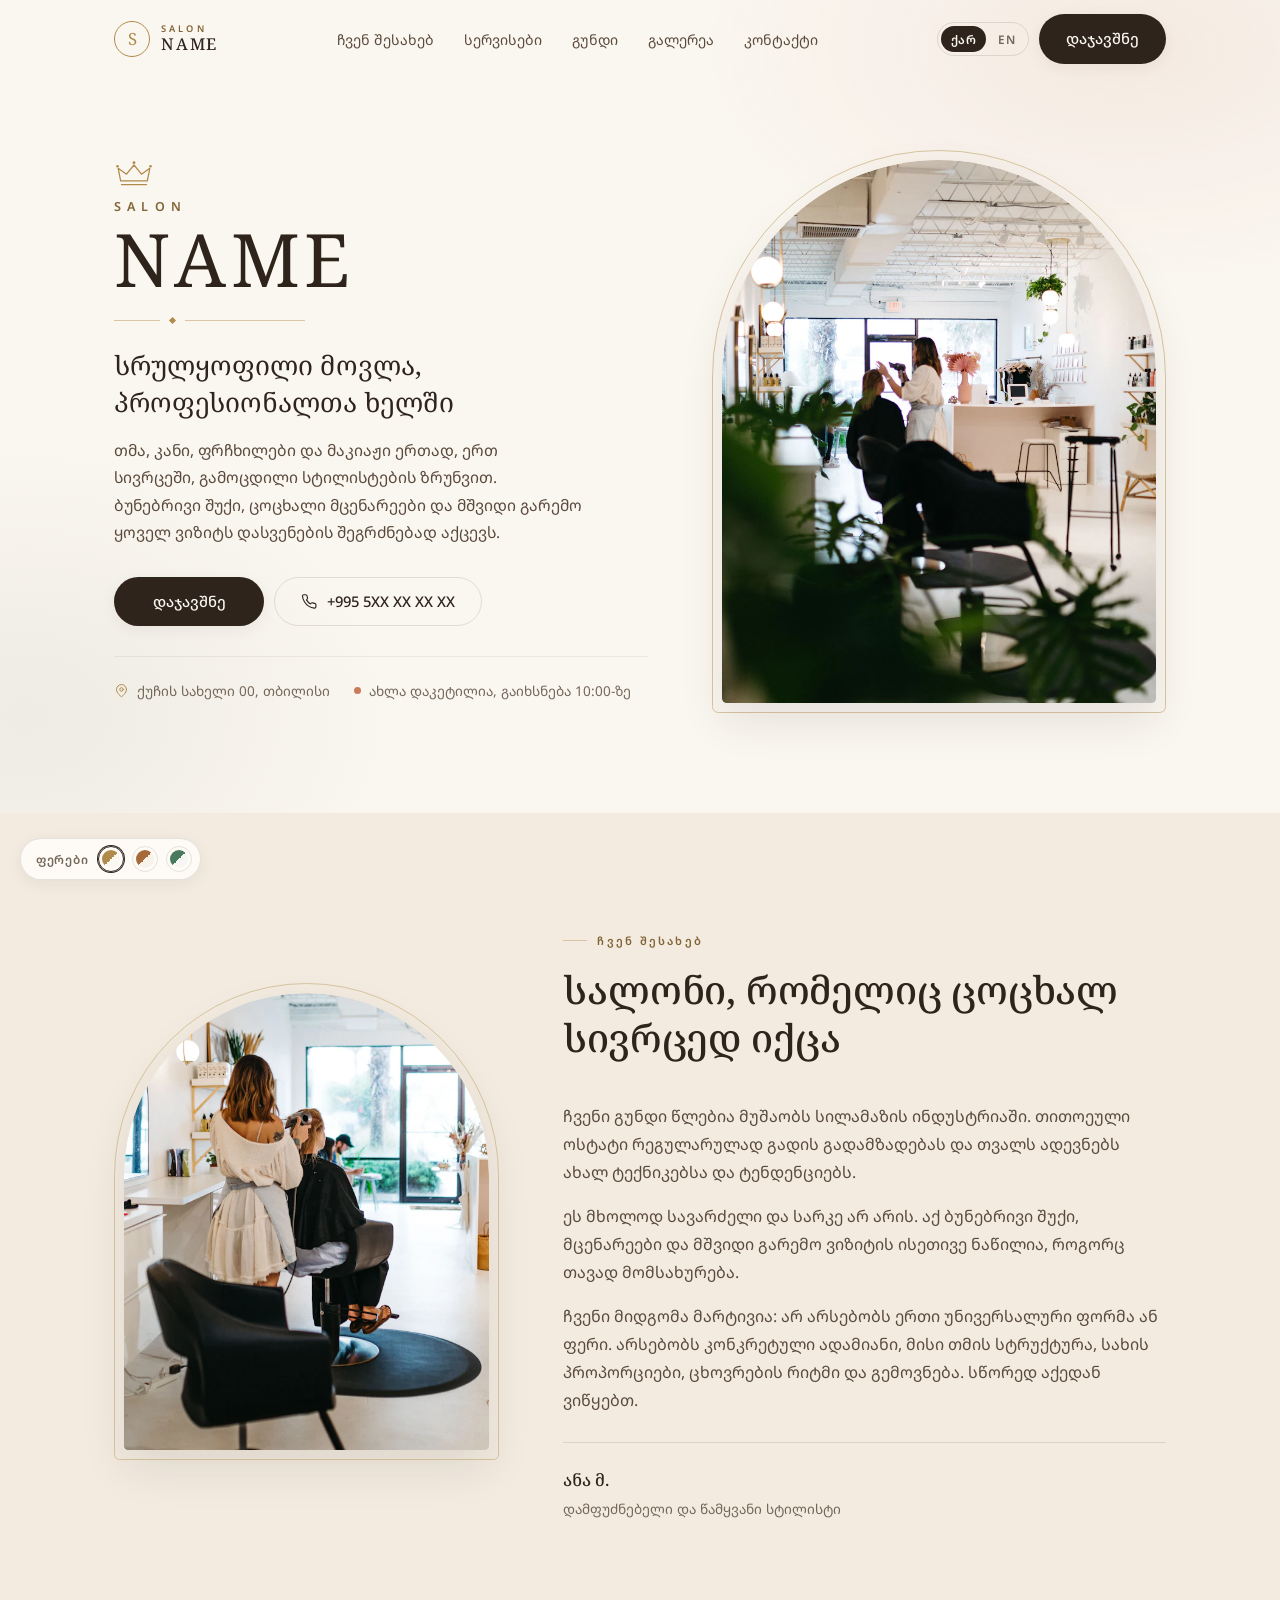
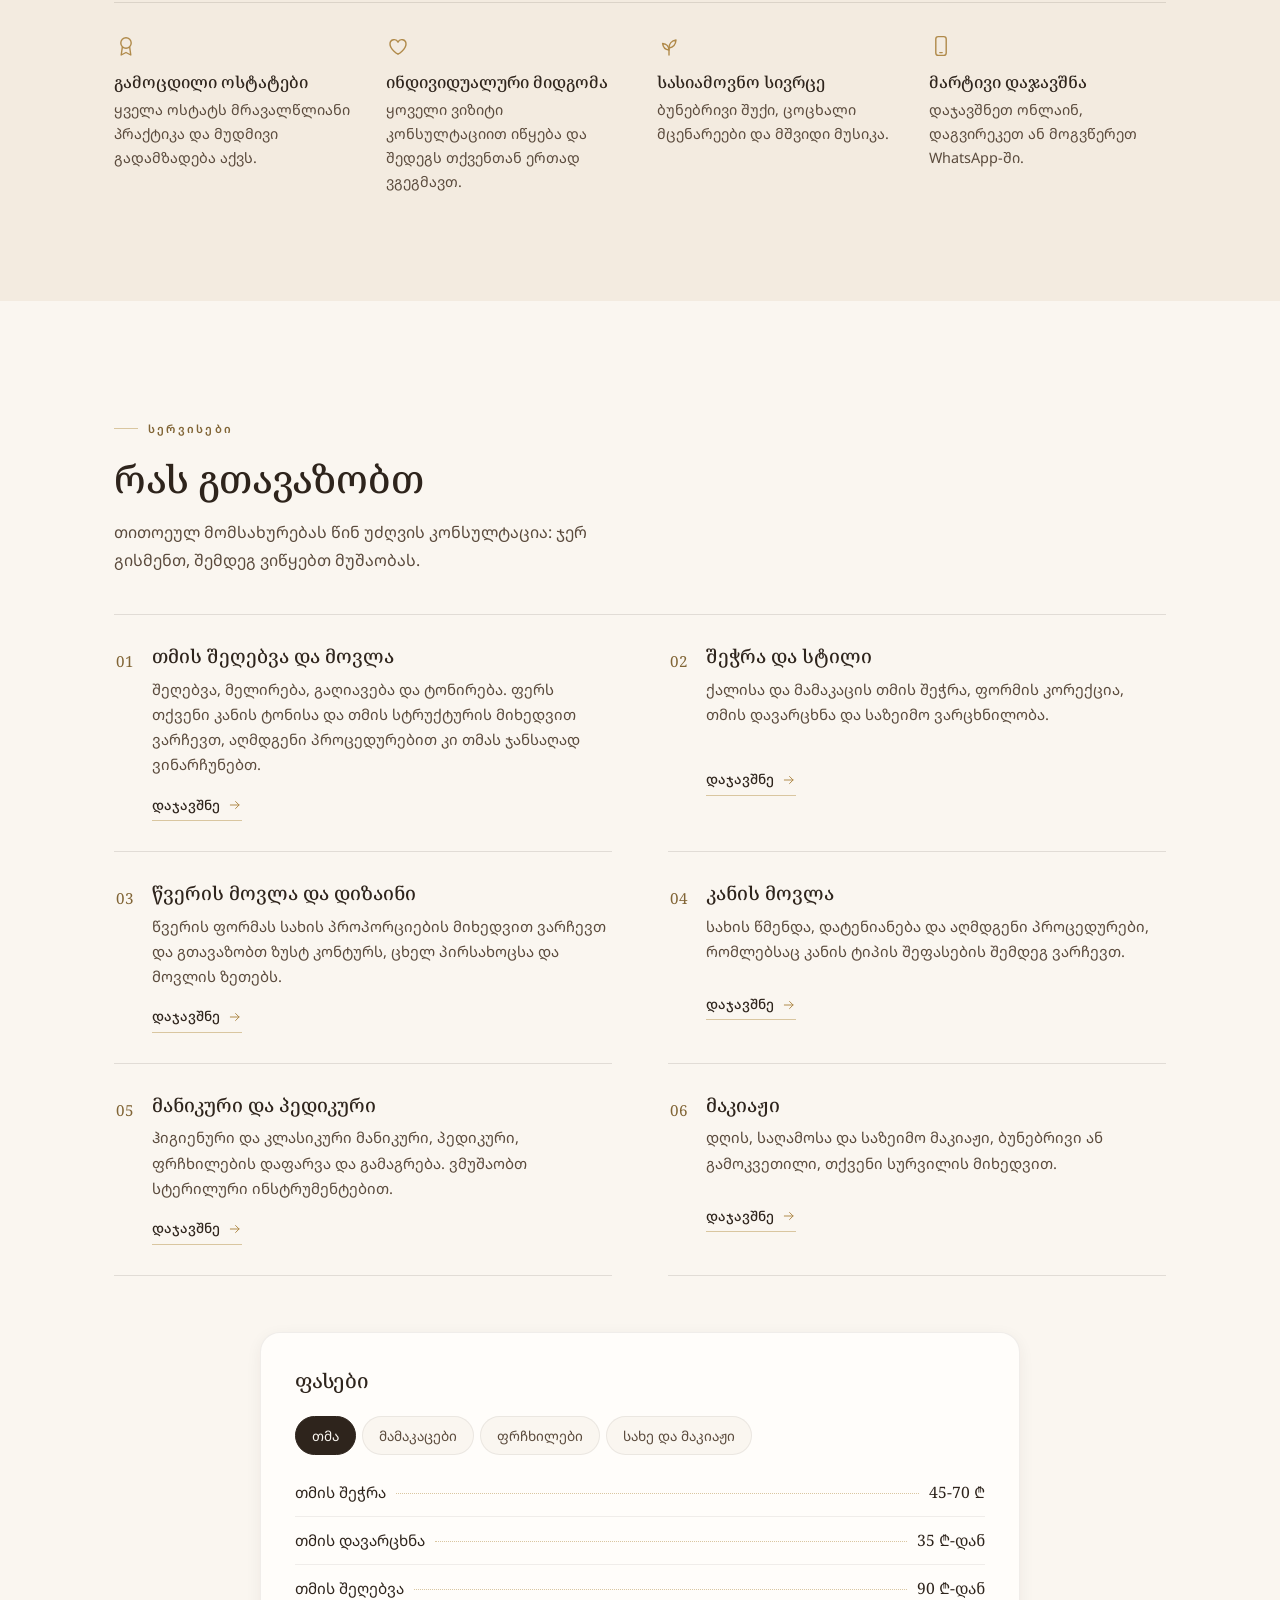
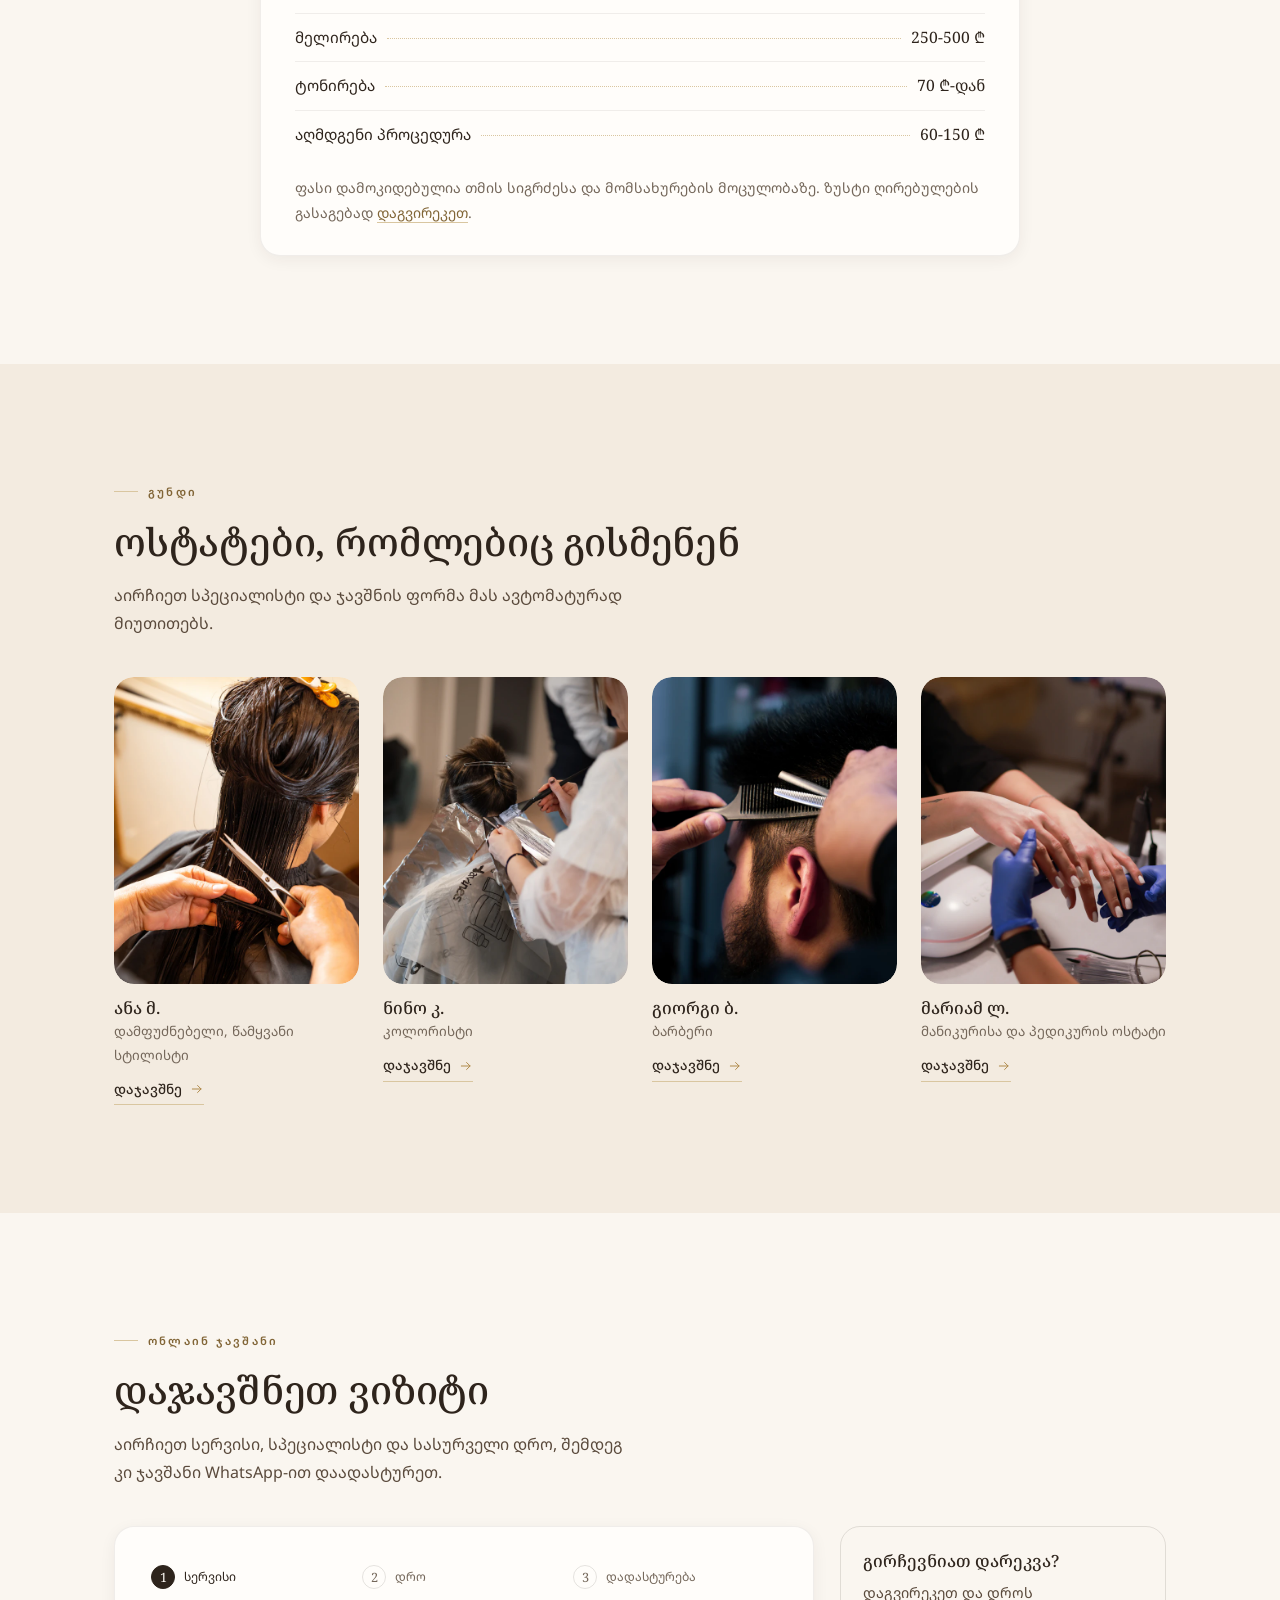
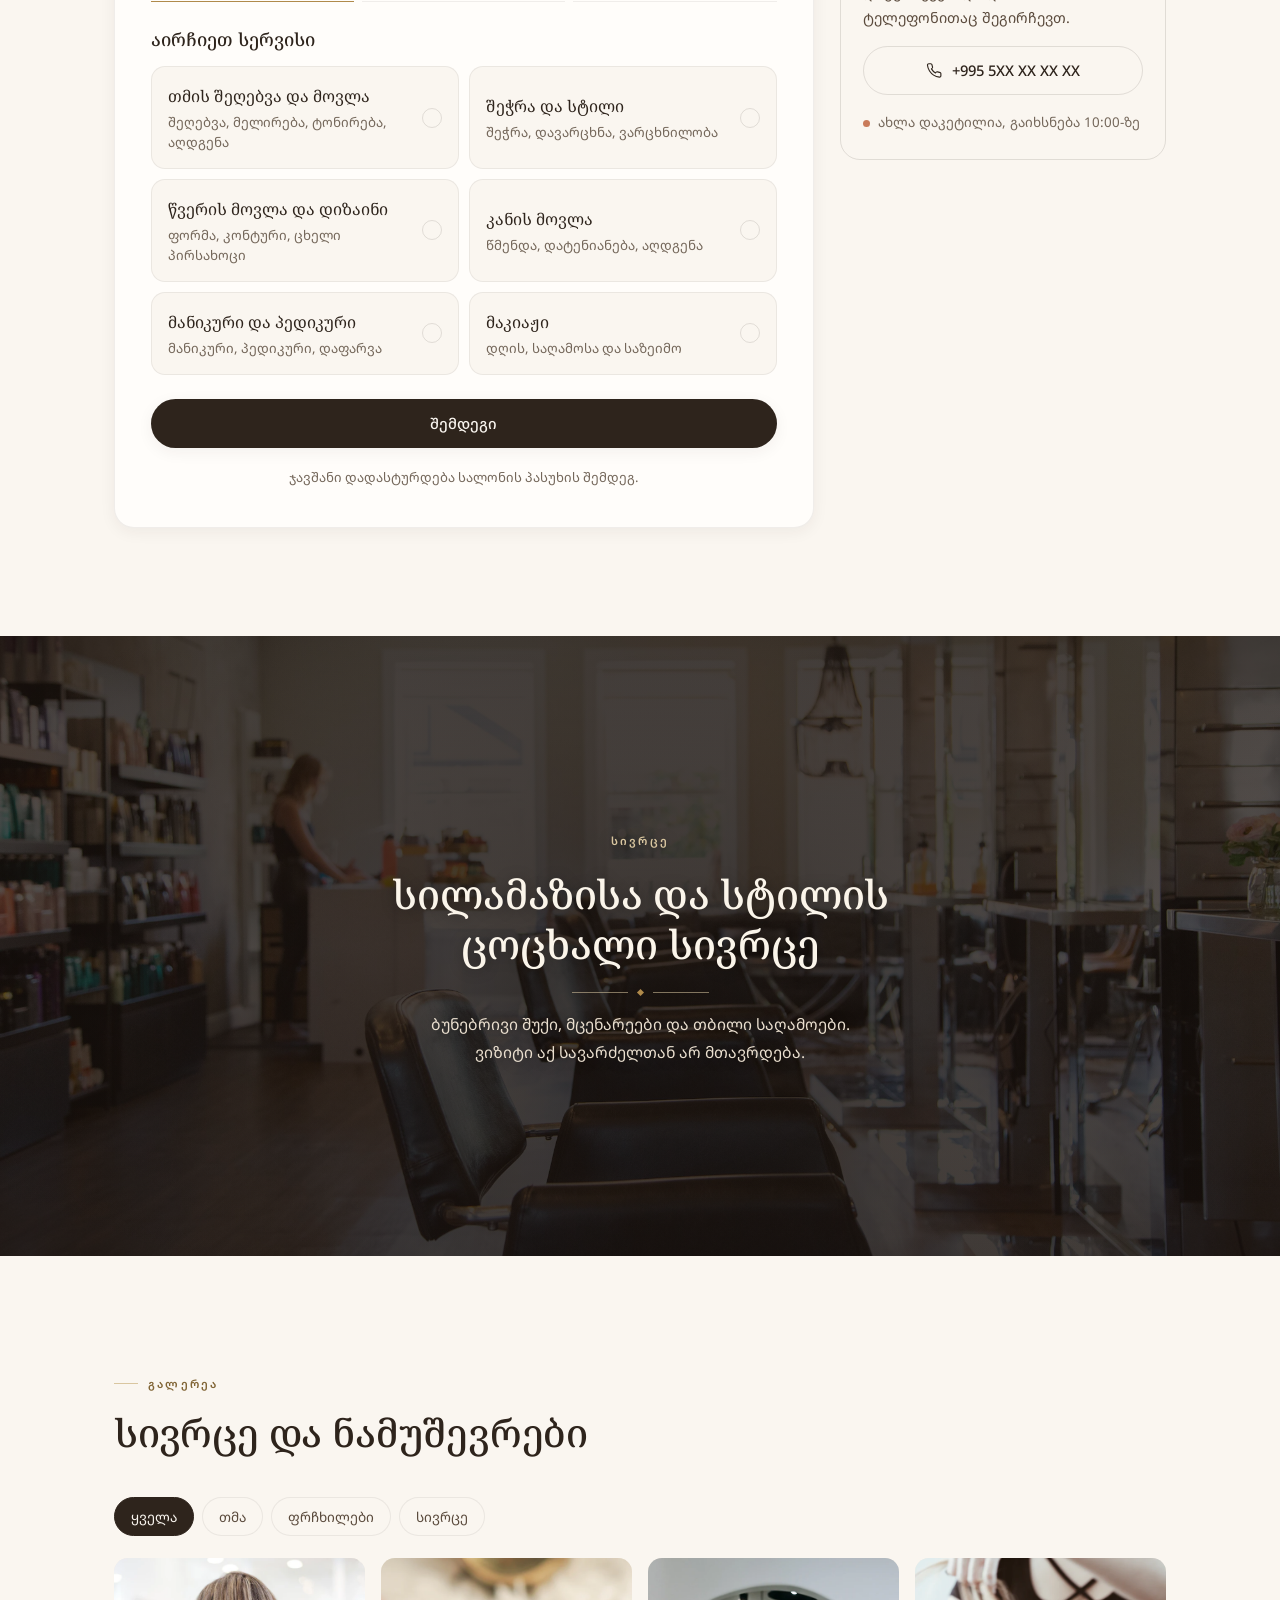
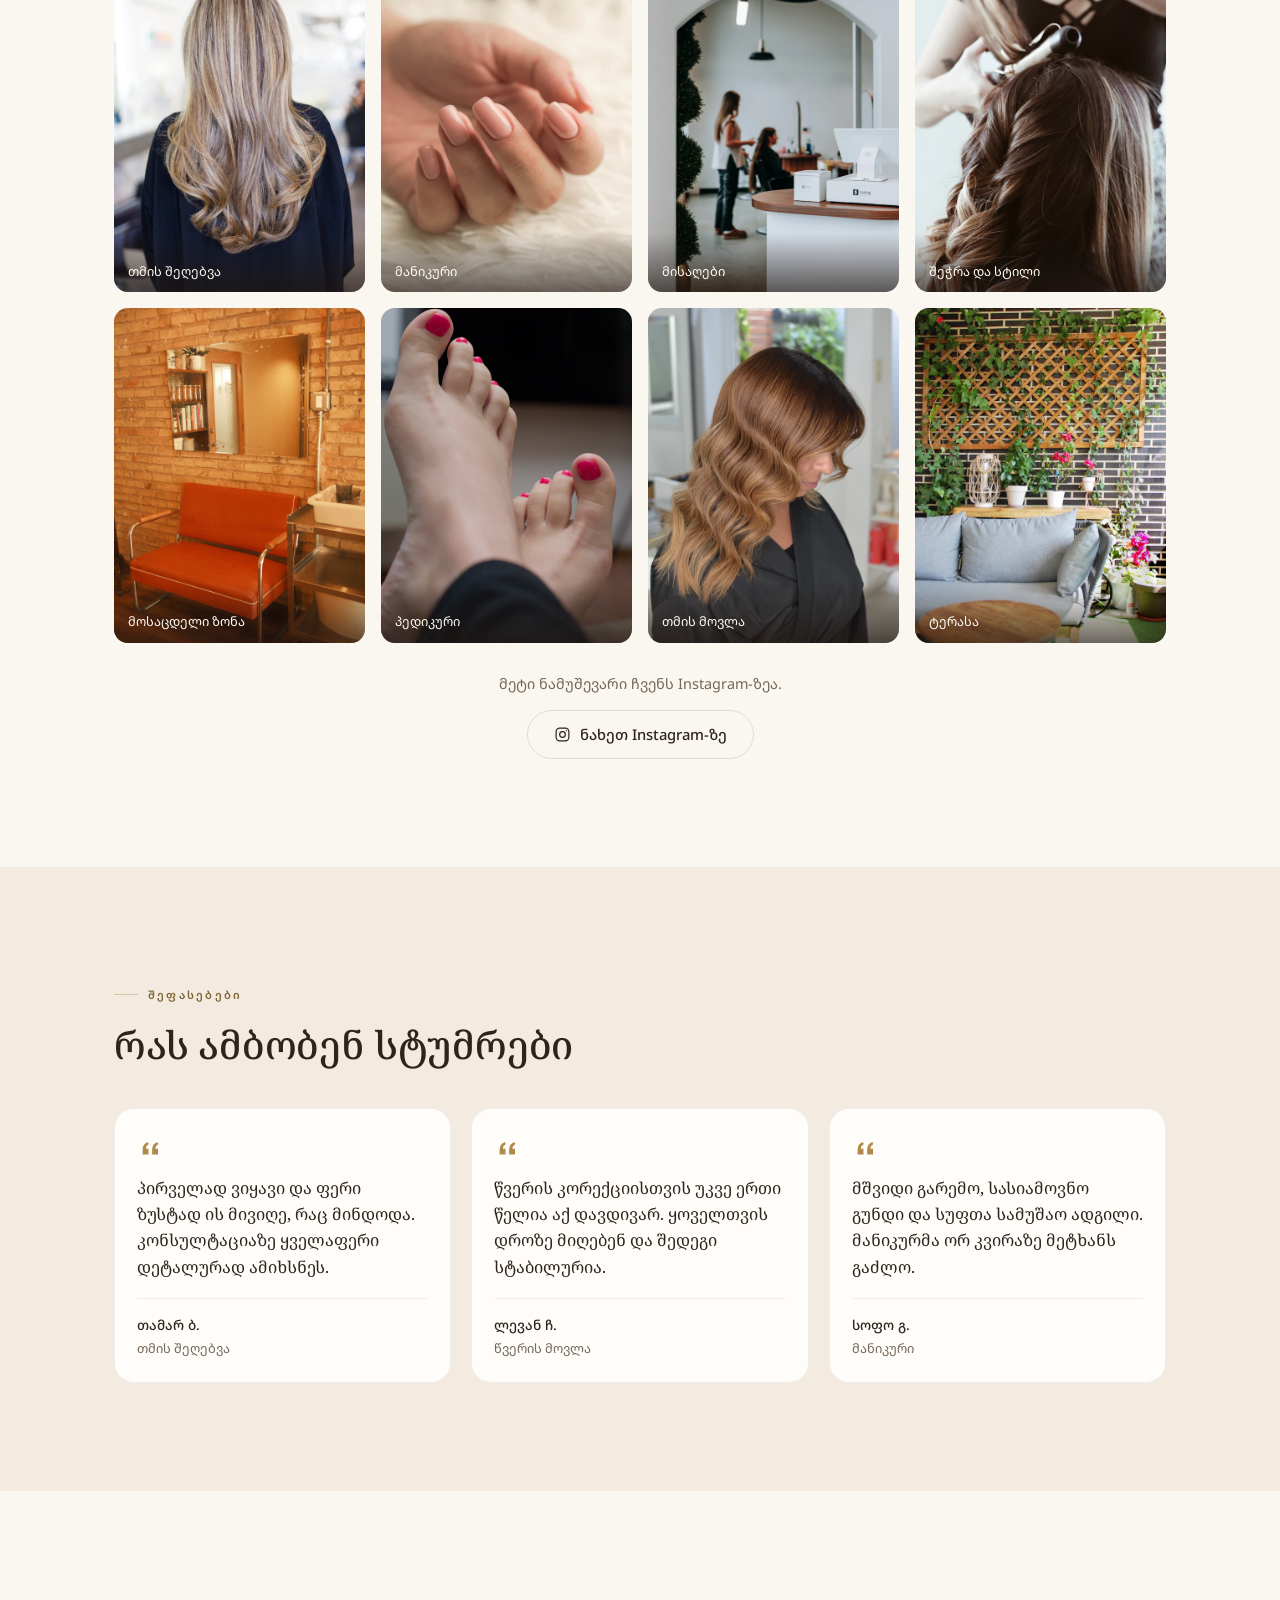
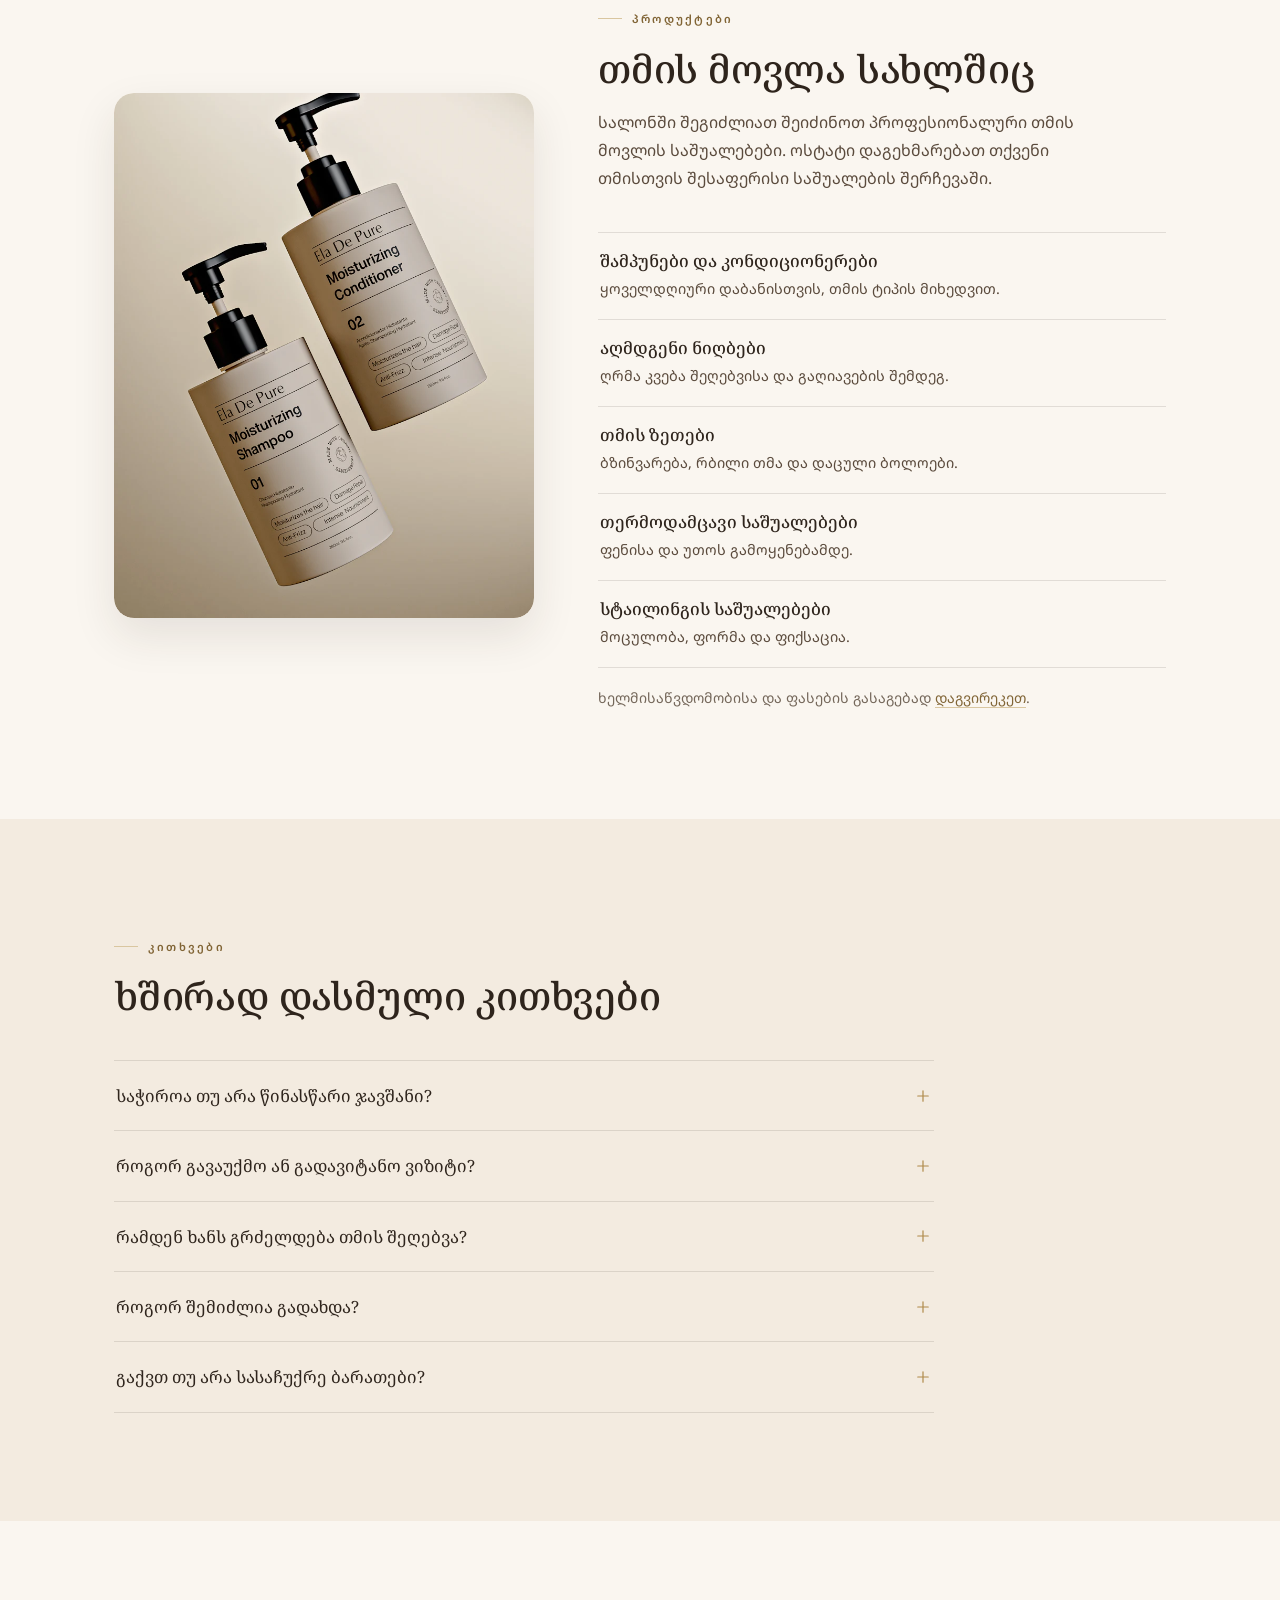
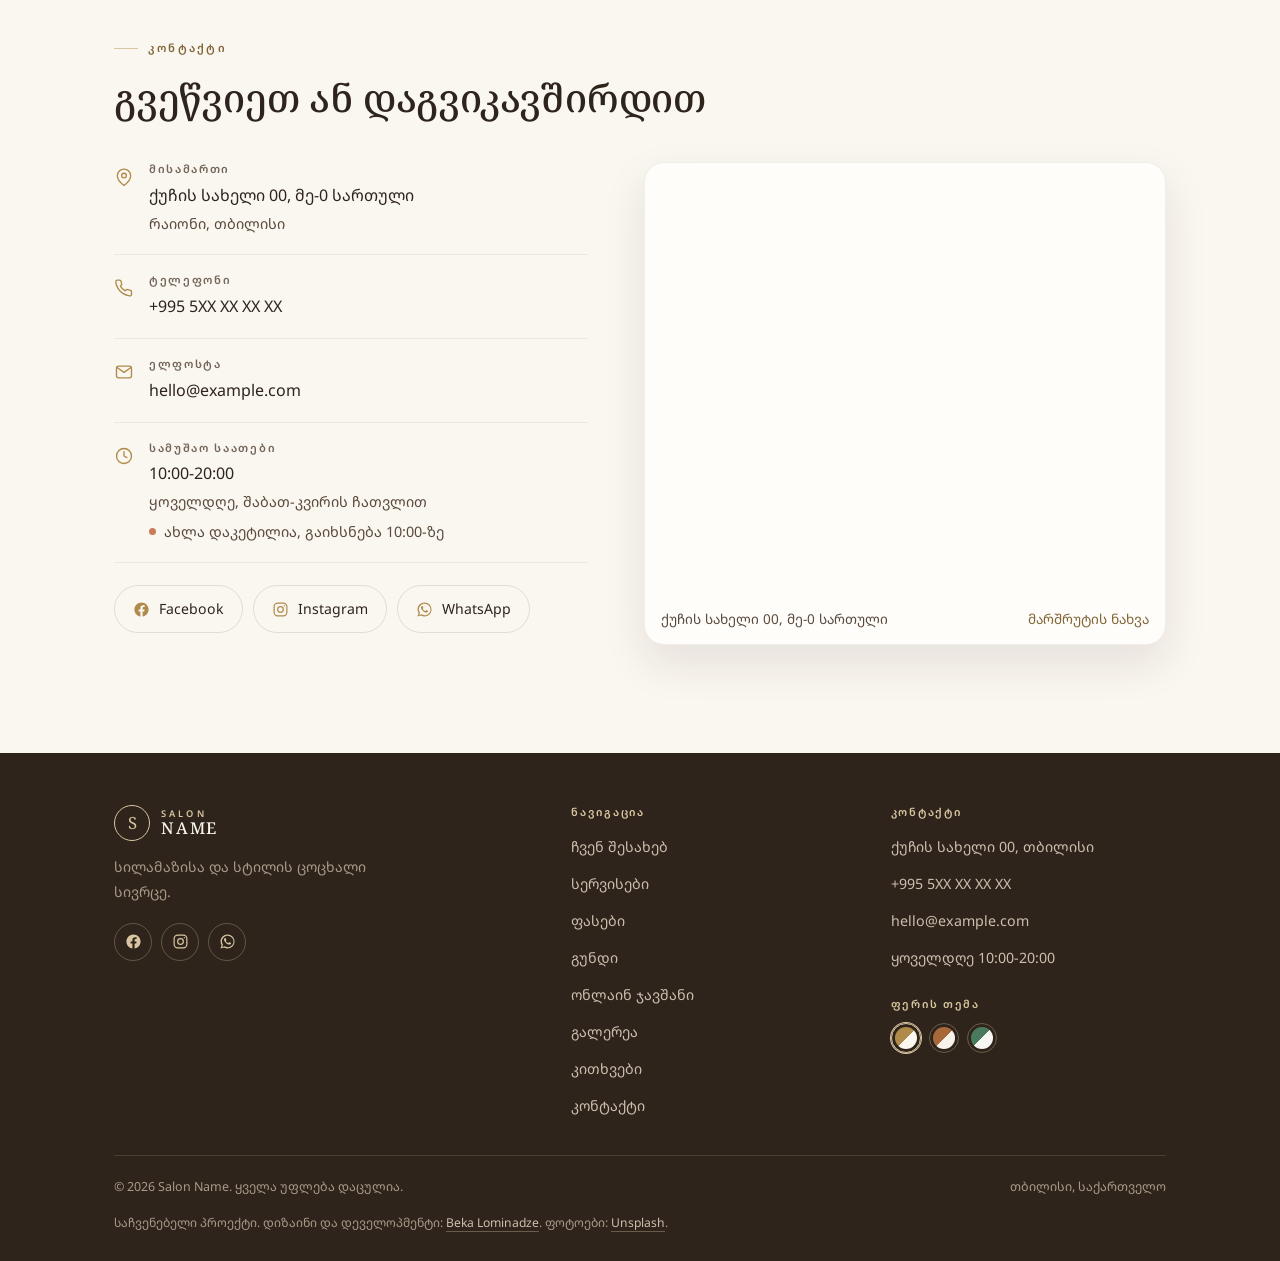
==== commit 1d1a99df: "Improve keyboard and screen reader accessibility" ====
--- a/index.html
+++ b/index.html
@@ -98,7 +98,7 @@
   </div>
 </header>
 
-<div class="mobile-menu" id="mobileMenu">
+<nav class="mobile-menu" id="mobileMenu" aria-label="მობილური მენიუ" data-i18n-attr="aria-label=nav.mobile">
   <div class="wrap">
     <div class="inner">
       <ul>
@@ -116,7 +116,7 @@
       </div>
     </div>
   </div>
-</div>
+</nav>
 
 <main id="main">
 
@@ -387,7 +387,7 @@
     <div class="booking-grid">
       <div class="booking reveal d1" id="booking-flow">
         <ol class="bk-steps">
-          <li class="bk-step is-active"><i aria-hidden="true">1</i><span data-i18n="bk.s1">სერვისი</span></li>
+          <li class="bk-step is-active" aria-current="step"><i aria-hidden="true">1</i><span data-i18n="bk.s1">სერვისი</span></li>
           <li class="bk-step"><i aria-hidden="true">2</i><span data-i18n="bk.s2">დრო</span></li>
           <li class="bk-step"><i aria-hidden="true">3</i><span data-i18n="bk.s3">დადასტურება</span></li>
         </ol>
@@ -503,7 +503,7 @@
           </div>
           <div class="bk-preview">
             <span class="bk-label" data-i18n="bk.preview">შეტყობინება</span>
-            <p class="bubble" id="bkPreview" aria-live="polite"></p>
+            <p class="bubble" id="bkPreview"></p>
           </div>
           <div class="bk-actions">
             <button type="button" class="btn btn-outline" data-prev="2" data-i18n="bk.back">უკან</button>
@@ -530,7 +530,7 @@
         <p class="bk-note" data-i18n="bk.note">ჯავშანი დადასტურდება სალონის პასუხის შემდეგ.</p>
       </div>
 
-      <aside class="bk-aside reveal d2">
+      <div class="bk-aside reveal d2">
         <h3 data-i18n="bk.asideT">გირჩევნიათ დარეკვა?</h3>
         <p data-i18n="bk.asideP">დაგვირეკეთ და დროს ტელეფონითაც შეგირჩევთ.</p>
         <a class="btn btn-outline" href="tel:+995000000000">
@@ -540,7 +540,7 @@
         <p class="status" data-status>
           <i aria-hidden="true"></i><span data-status-text data-i18n="hours.daily">ყოველდღე 10:00-20:00</span>
         </p>
-      </aside>
+      </div>
     </div>
   </div>
 </section>
@@ -636,7 +636,7 @@
       <span class="eyebrow" data-i18n="rv.eyebrow">შეფასებები</span>
       <h2 class="h2" data-i18n="rv.title">რას ამბობენ სტუმრები</h2>
     </div>
-    <div class="reviews">
+    <div class="reviews" role="region" aria-label="რას ამბობენ სტუმრები" data-i18n-attr="aria-label=rv.title">
       <figure class="review reveal">
         <svg viewBox="0 0 24 24" aria-hidden="true"><use href="#i-quote"/></svg>
         <blockquote data-i18n="rv1.q">პირველად ვიყავი და ფერი ზუსტად ის მივიღე, რაც მინდოდა. კონსულტაციაზე ყველაფერი დეტალურად ამიხსნეს.</blockquote>
@@ -851,12 +851,12 @@
   </div>
 </footer>
 
-<div class="theme-fab" role="group" aria-label="ფერის თემა" data-i18n-attr="aria-label=theme.label">
+<aside class="theme-fab" aria-label="ფერის თემა" data-i18n-attr="aria-label=theme.label">
   <span data-i18n="theme.short">ფერები</span>
-  <div class="themes"><button type="button" class="theme-dot" data-theme-set="a" aria-pressed="true" aria-label="ფერის თემა: კრემი და ოქრო" title="ფერის თემა: კრემი და ოქრო" data-i18n-attr="aria-label=theme.a,title=theme.a"><span style="--sw-a:#b08a4a;--sw-b:#faf6f0"></span></button><button type="button" class="theme-dot" data-theme-set="b" aria-pressed="false" aria-label="ფერის თემა: კონიაკი და მუხა" title="ფერის თემა: კონიაკი და მუხა" data-i18n-attr="aria-label=theme.b,title=theme.b"><span style="--sw-a:#a8693a;--sw-b:#f7f2ea"></span></button><button type="button" class="theme-dot" data-theme-set="c" aria-pressed="false" aria-label="ფერის თემა: გვიმრა და მარმარილო" title="ფერის თემა: გვიმრა და მარმარილო" data-i18n-attr="aria-label=theme.c,title=theme.c"><span style="--sw-a:#4a7a5d;--sw-b:#f6f7f3"></span></button></div>
+  <div class="themes"><button type="button" class="theme-dot" data-theme-set="a" aria-pressed="true" aria-label="ფერის თემა: კრემი და ოქრო" title="ფერის თემა: კრემი და ოქრო" data-i18n-attr="aria-label=theme.a,title=theme.a"><span style="--sw-a:#b08a4a;--sw-b:#faf6f0"></span></button><button type="button" class="theme-dot" data-theme-set="b" aria-pressed="false" aria-label="ფერის თემა: კონიაკი და მუხა" title="ფერის თემა: კონიაკი და მუხა" data-i18n-attr="aria-label=theme.b,title=theme.b"><span style="--sw-a:#a8693a;--sw-b:#f7f2ea"></span></button><button type="button" class="theme-dot" data-theme-set="c" aria-pressed="false" aria-label="ფერის თემა: გვიმრა და მარმარილო" title="ფერის თემა: გვიმრა და მარმარილო" data-i18n-attr="aria-label=theme.c,title=theme.c"><span style="--sw-a:#4a7a5d;--sw-b:#f6f7f3"></span></button></aside>
 </div>
 
-<div class="callbar" id="callbar">
+<nav class="callbar" id="callbar" aria-label="სწრაფი კავშირი" data-i18n-attr="aria-label=cta.quick">
   <a class="btn btn-primary" href="#booking" data-i18n="cta.book">დაჯავშნე</a>
   <a class="icon-btn" href="tel:+995000000000" aria-label="დარეკვა" data-i18n-attr="aria-label=cta.call">
     <svg viewBox="0 0 24 24" aria-hidden="true"><use href="#i-phone"/></svg>
@@ -864,7 +864,7 @@
   <a class="icon-btn" href="https://wa.me/995000000000" target="_blank" rel="noopener" aria-label="WhatsApp-ით მოწერა" data-i18n-attr="aria-label=cta.wa">
     <svg viewBox="0 0 24 24" aria-hidden="true"><use href="#i-wa"/></svg>
   </a>
-</div>
+</nav>
 
 <dialog class="lb" id="lightbox" aria-label="ფოტოს გადიდებული ხედი" data-i18n-attr="aria-label=lb.label">
   <div class="lb-inner">
--- a/assets/css/style.css
+++ b/assets/css/style.css
@@ -68,7 +68,8 @@
 p{ margin:0; }
 ul,ol{ margin:0; padding:0; list-style:none; }
 section{ scroll-margin-top:72px; }
-:focus-visible{ outline:2px solid var(--gold); outline-offset:3px; border-radius:4px; }
+:focus-visible{ outline:2px solid var(--gold-ink); outline-offset:3px; border-radius:4px; }
+.site-footer :focus-visible, .band :focus-visible, .lb :focus-visible{ outline-color:var(--gold-soft); }
 ::selection{ background:var(--gold-soft); color:var(--espresso); }
 
 .wrap{ width:100%; max-width:var(--maxw); margin-inline:auto; padding-inline:22px; }
@@ -150,7 +151,7 @@
 .wordmark-text{ font-family:var(--serif); line-height:1.1; color:var(--espresso); }
 .wordmark-text small{
   display:block; font-family:var(--sans); font-size:.58rem; font-weight:600;
-  letter-spacing:.34em; color:var(--gold); margin-bottom:1px;
+  letter-spacing:.34em; color:var(--gold-ink); margin-bottom:1px;
 }
 .wordmark-text b{ font-weight:500; font-size:1.02rem; letter-spacing:.11em; }
 
@@ -219,7 +220,7 @@
 .hero-logo{ font-family:var(--serif); color:var(--espresso); }
 .hero-logo .salon{
   display:block; font-family:var(--sans); font-size:.78rem; font-weight:600;
-  letter-spacing:.5em; color:var(--gold); margin-bottom:8px;
+  letter-spacing:.5em; color:var(--gold-ink); margin-bottom:8px;
 }
 .hero-logo .sajaia{
   display:block; font-size:clamp(2.6rem,12vw,4.6rem); font-weight:400;
@@ -357,7 +358,7 @@
 .bk-option:hover{ border-color:var(--gold-soft); }
 .bk-option.is-selected{ border-color:var(--gold); background:var(--gold-wash); }
 .bk-option:focus-within, .bk-slot:focus-within, .bk-day:focus-within{
-  outline:2px solid var(--gold); outline-offset:2px; }
+  outline:2px solid var(--gold-ink); outline-offset:2px; }
 .bk-option-body{ flex:1; min-width:0; }
 .bk-option-name{ display:block; font-family:var(--serif); font-size:1rem; color:var(--espresso); }
 .bk-option-note{ display:block; margin-top:3px; font-size:.83rem; color:var(--muted); line-height:1.5; }
@@ -382,7 +383,7 @@
   transition:border-color .22s var(--ease);
 }
 .bk-input::placeholder{ color:color-mix(in srgb, var(--muted) 65%, var(--ivory)); }
-.bk-input:focus{ outline:none; border-color:var(--gold); }
+.bk-input:focus{ outline:2px solid var(--gold-ink); outline-offset:1px; border-color:var(--gold-ink); }
 
 .bk-days{
   display:flex; gap:8px; overflow-x:auto; scrollbar-width:none;
@@ -546,8 +547,11 @@
   backdrop-filter:blur(12px); -webkit-backdrop-filter:blur(12px);
   transform:translateY(105%); transition:transform .35s var(--ease);
 }
-.callbar.show{ transform:translateY(0); }
-.callbar.show.tuck{ transform:translateY(105%); }
+/* hidden bar must not be reachable with Tab */
+.callbar{ visibility:hidden; transition:transform .35s var(--ease), visibility 0s linear .35s; }
+.callbar.show{ transform:translateY(0); visibility:visible; transition:transform .35s var(--ease), visibility 0s; }
+.callbar.show.tuck{ transform:translateY(105%); visibility:hidden; transition:transform .35s var(--ease), visibility 0s linear .35s; }
+.reviews:focus-visible{ outline-offset:-2px; }
 .callbar .btn{ flex:1; padding:12px 12px; font-size:.9rem; }
 .callbar .icon-btn{
   flex:none; width:46px; height:46px; border-radius:50%; display:grid; place-items:center;
@@ -699,7 +703,7 @@
 .bk-chip input{ position:absolute; opacity:0; width:0; height:0; }
 .bk-chip:hover{ border-color:var(--gold-soft); }
 .bk-chip.is-selected{ border-color:var(--gold); background:var(--gold-wash); }
-.bk-chip:focus-within{ outline:2px solid var(--gold); outline-offset:2px; }
+.bk-chip:focus-within{ outline:2px solid var(--gold-ink); outline-offset:2px; }
 .bk-preview{ margin-top:20px; }
 .bubble{
   margin:0; padding:12px 14px; border-radius:14px 14px 14px 4px; background:#dcf8c6; color:#1f2c22;
